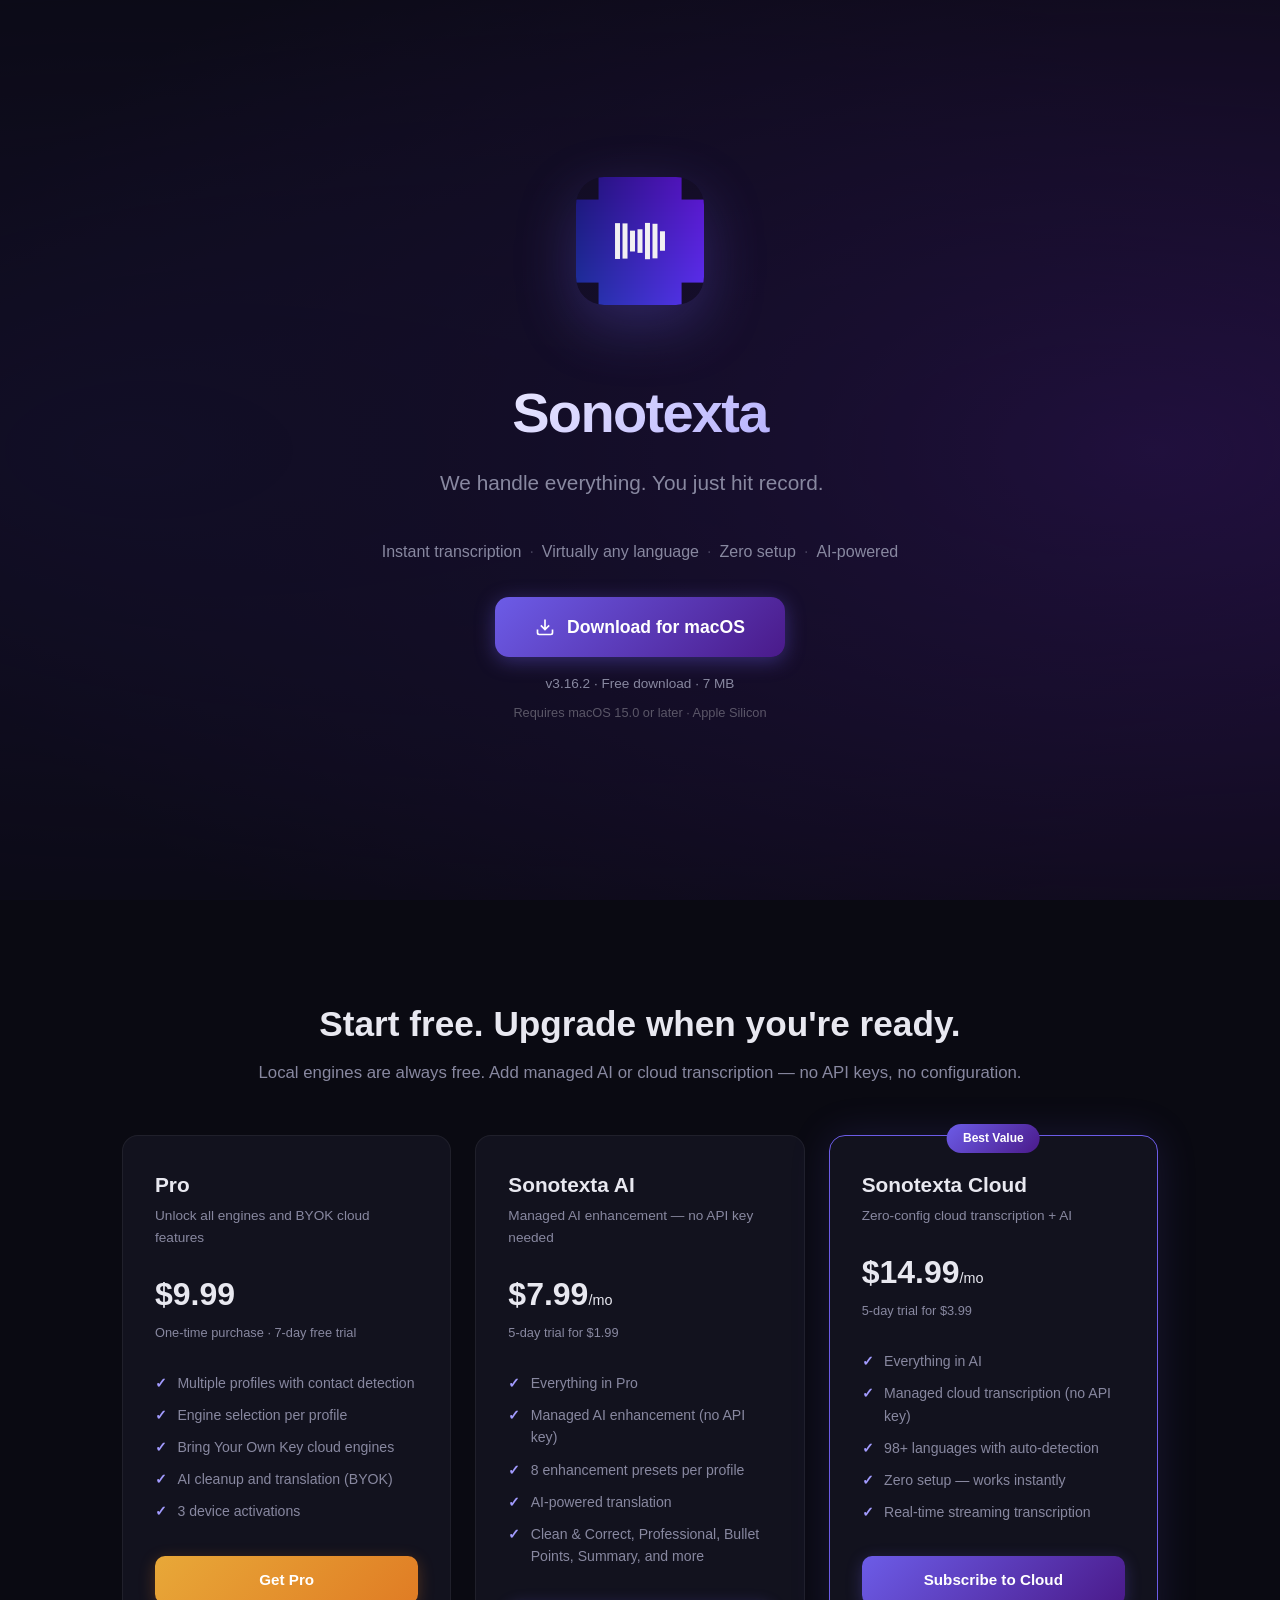
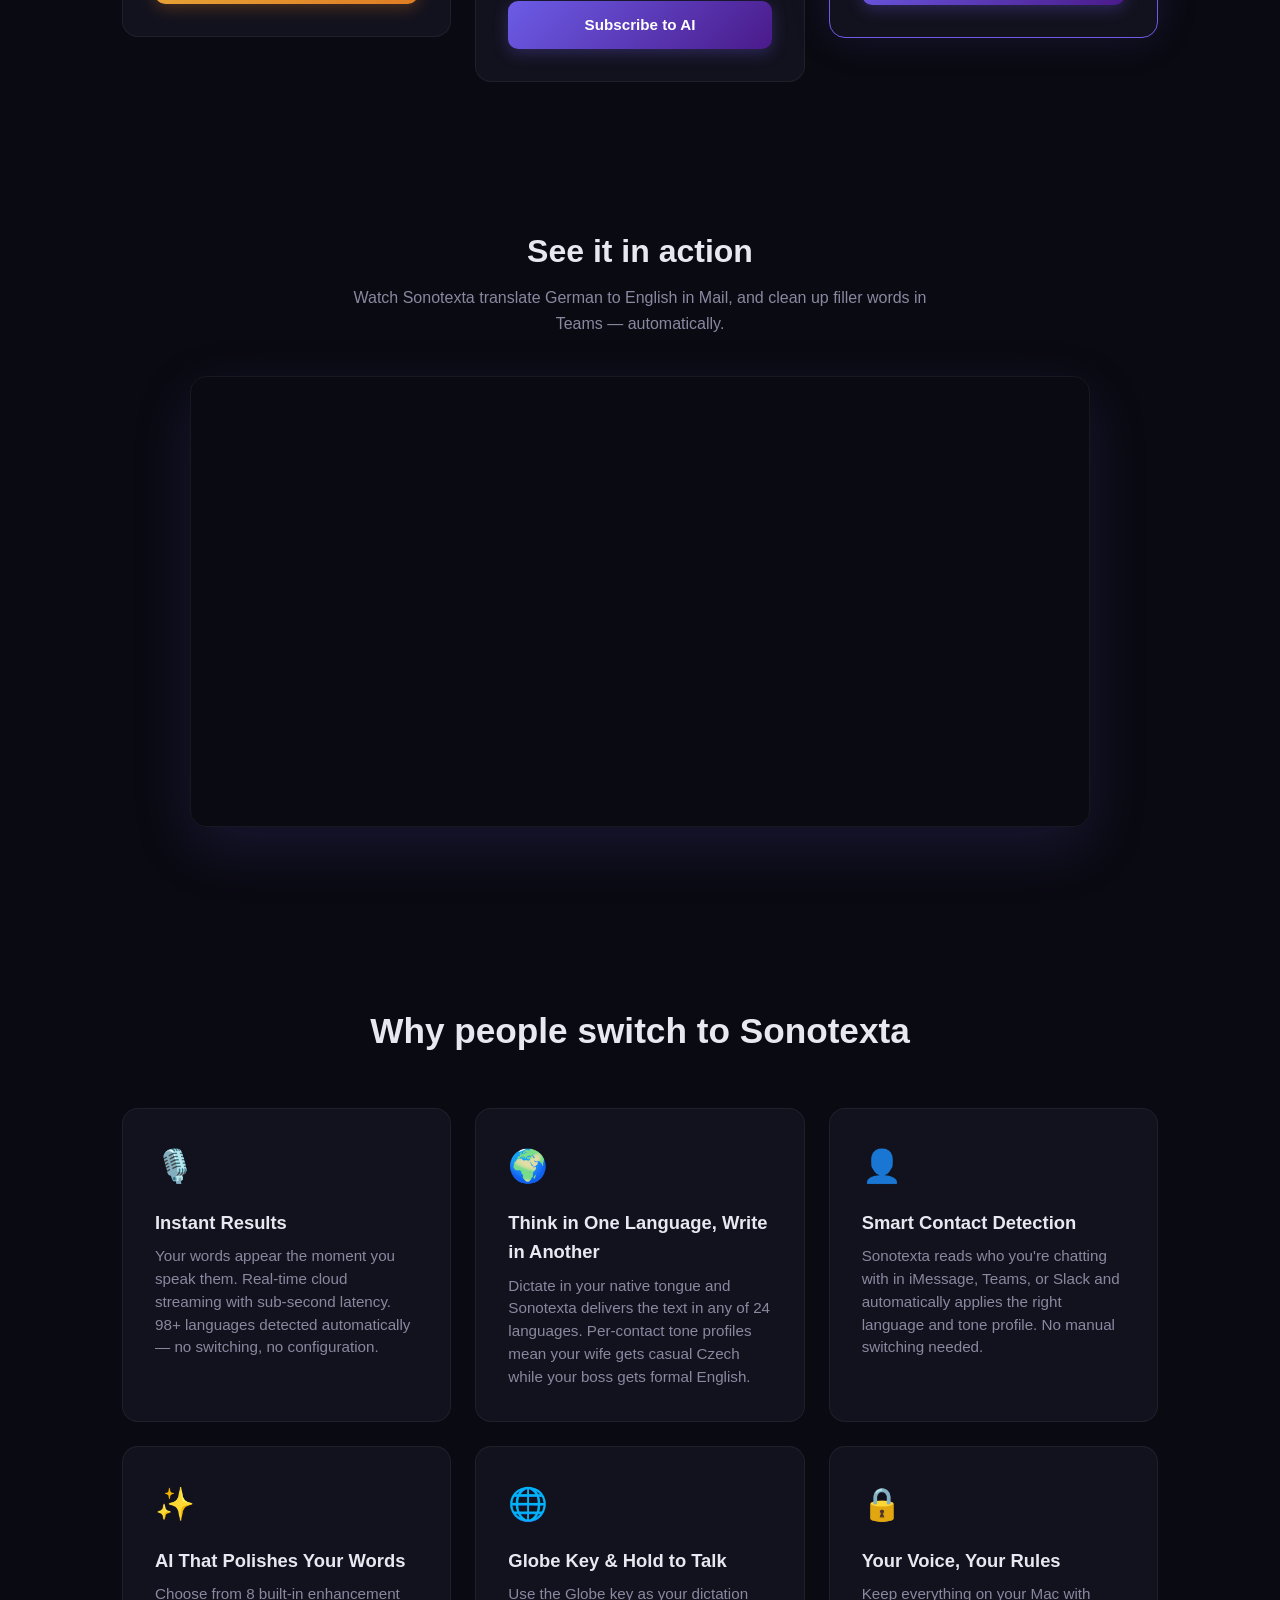
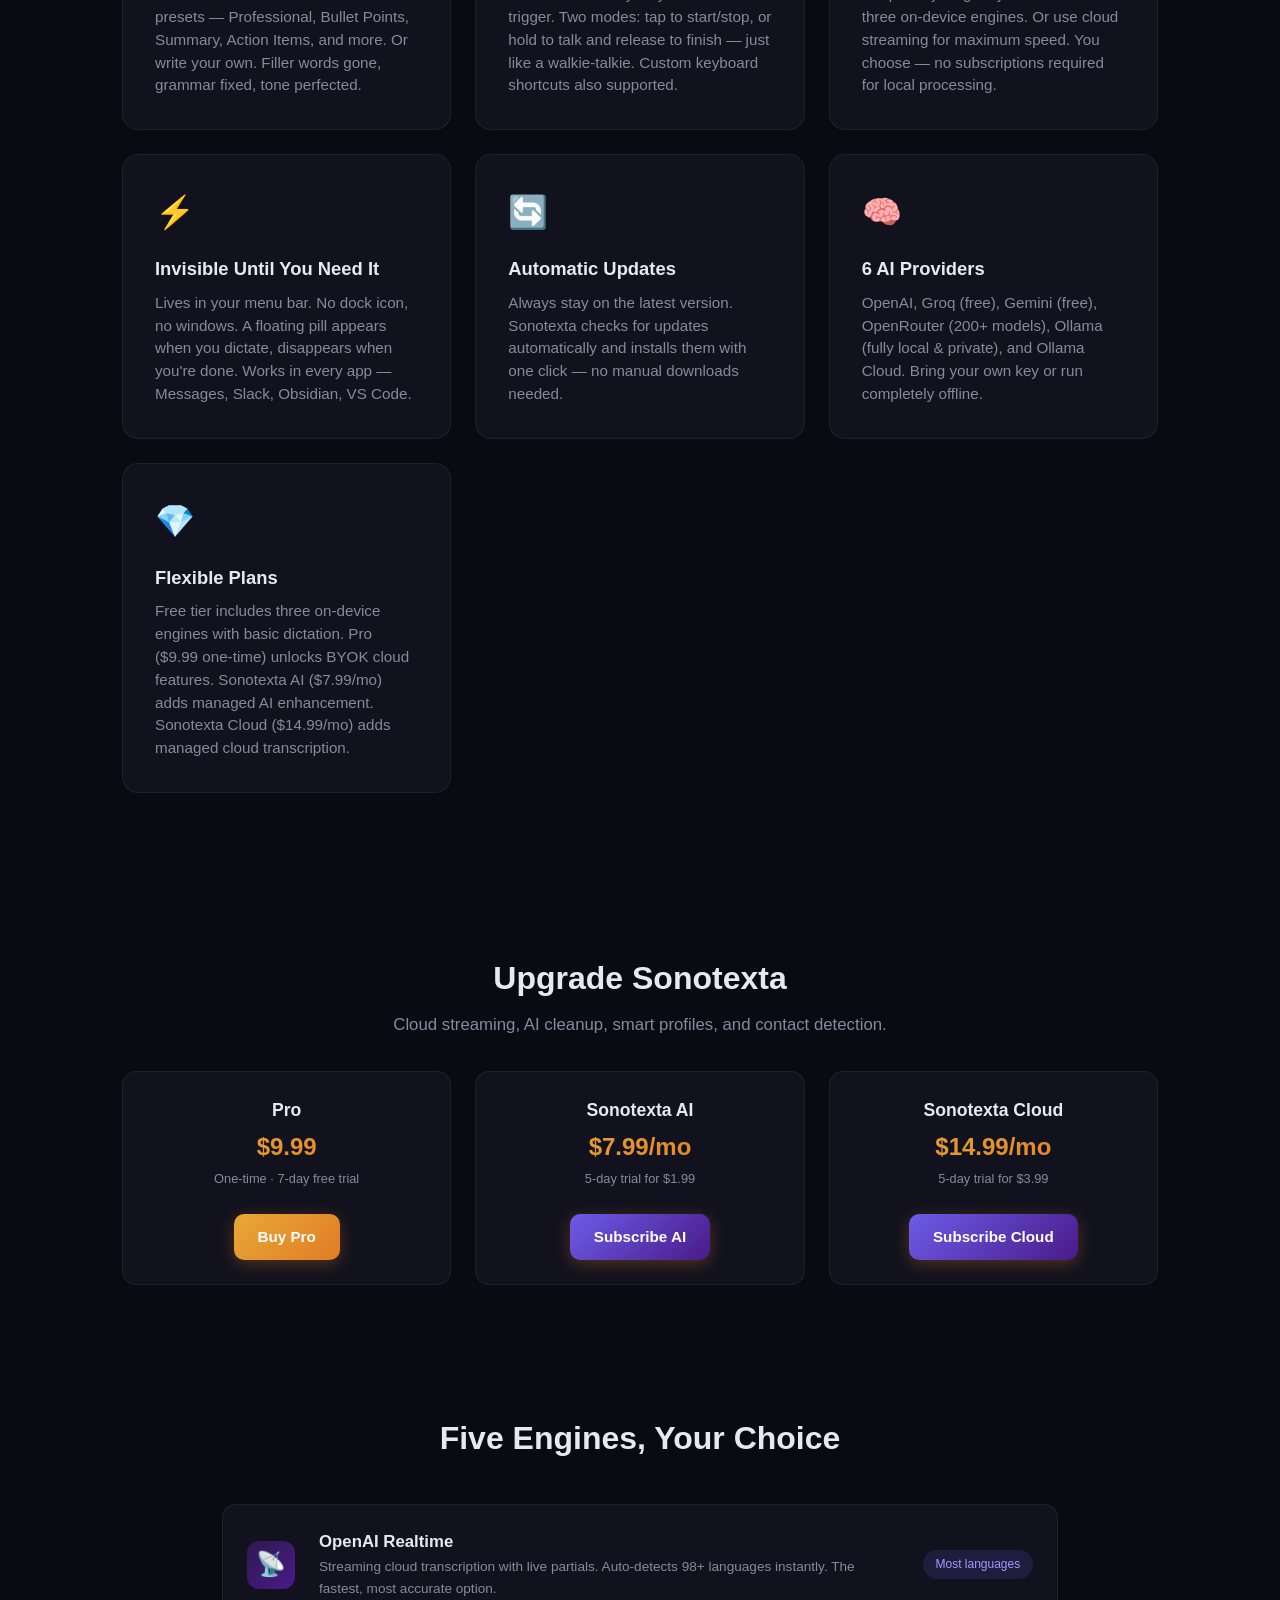
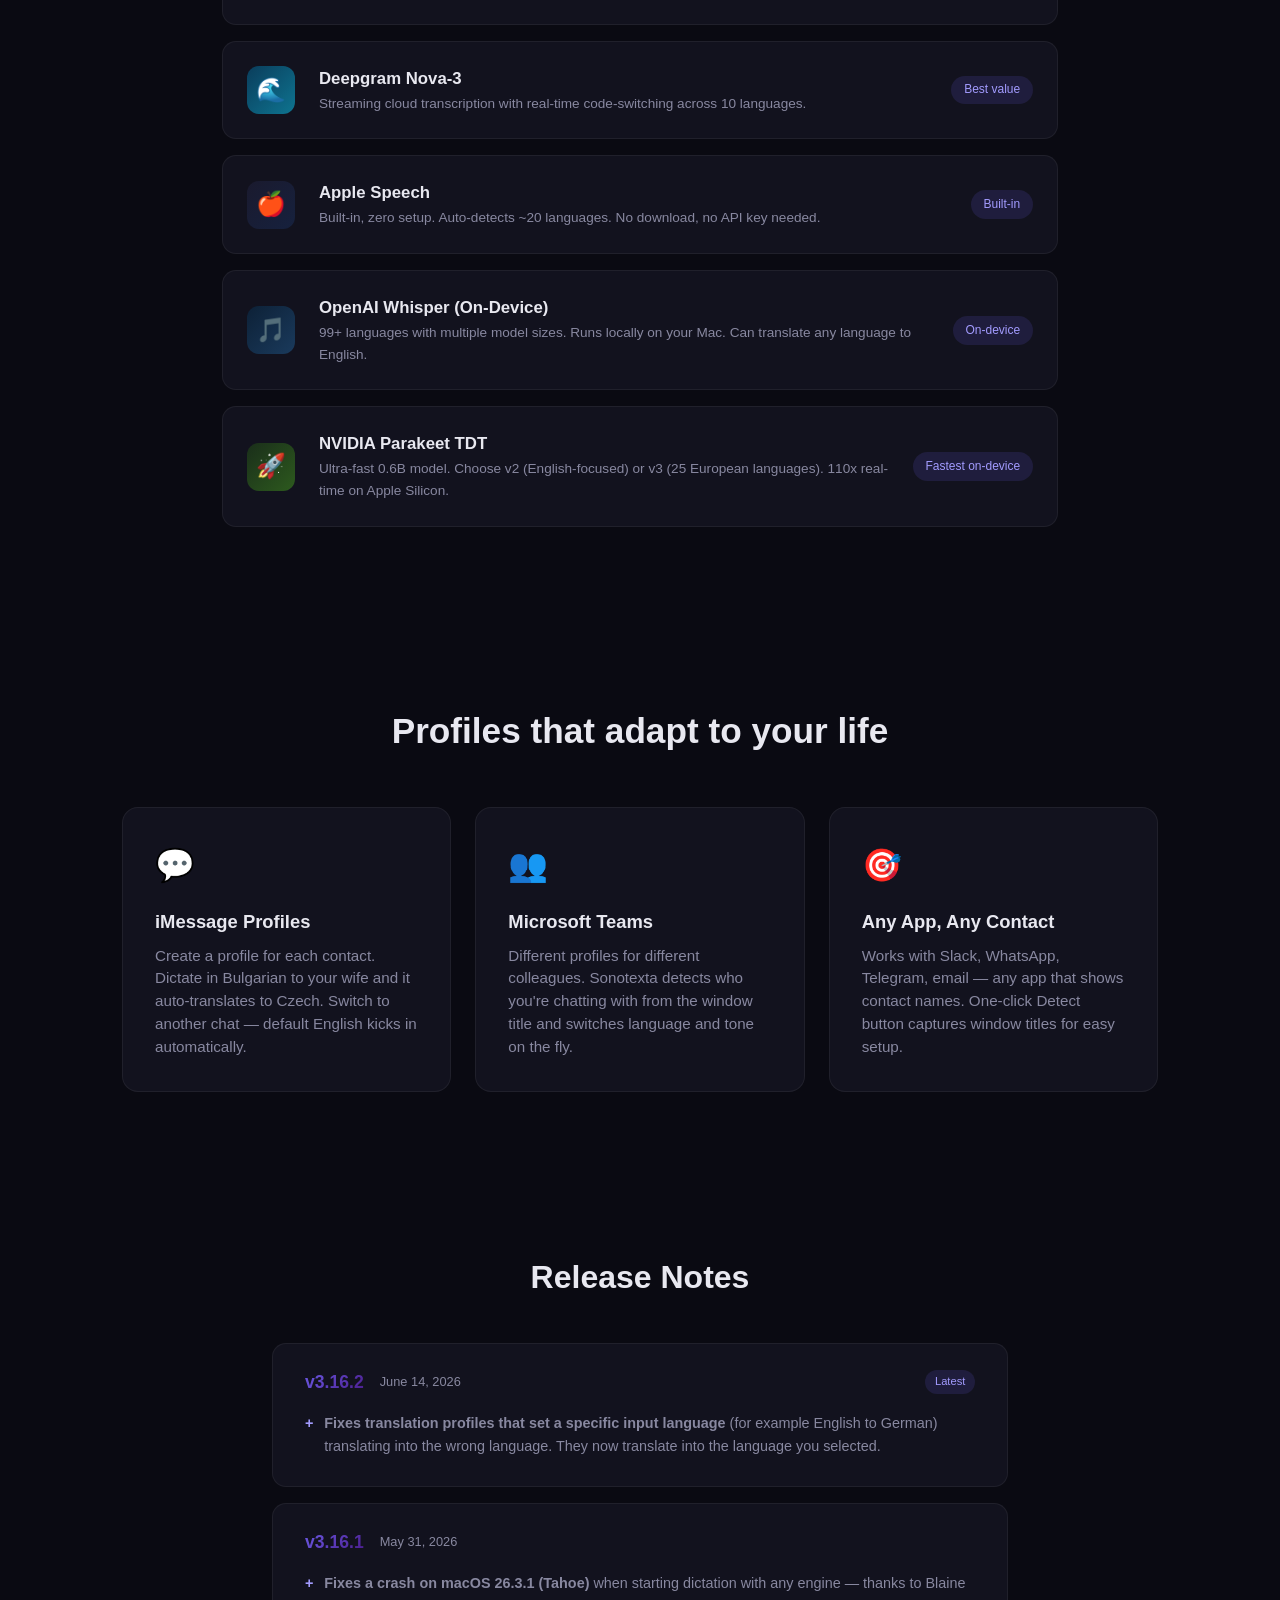
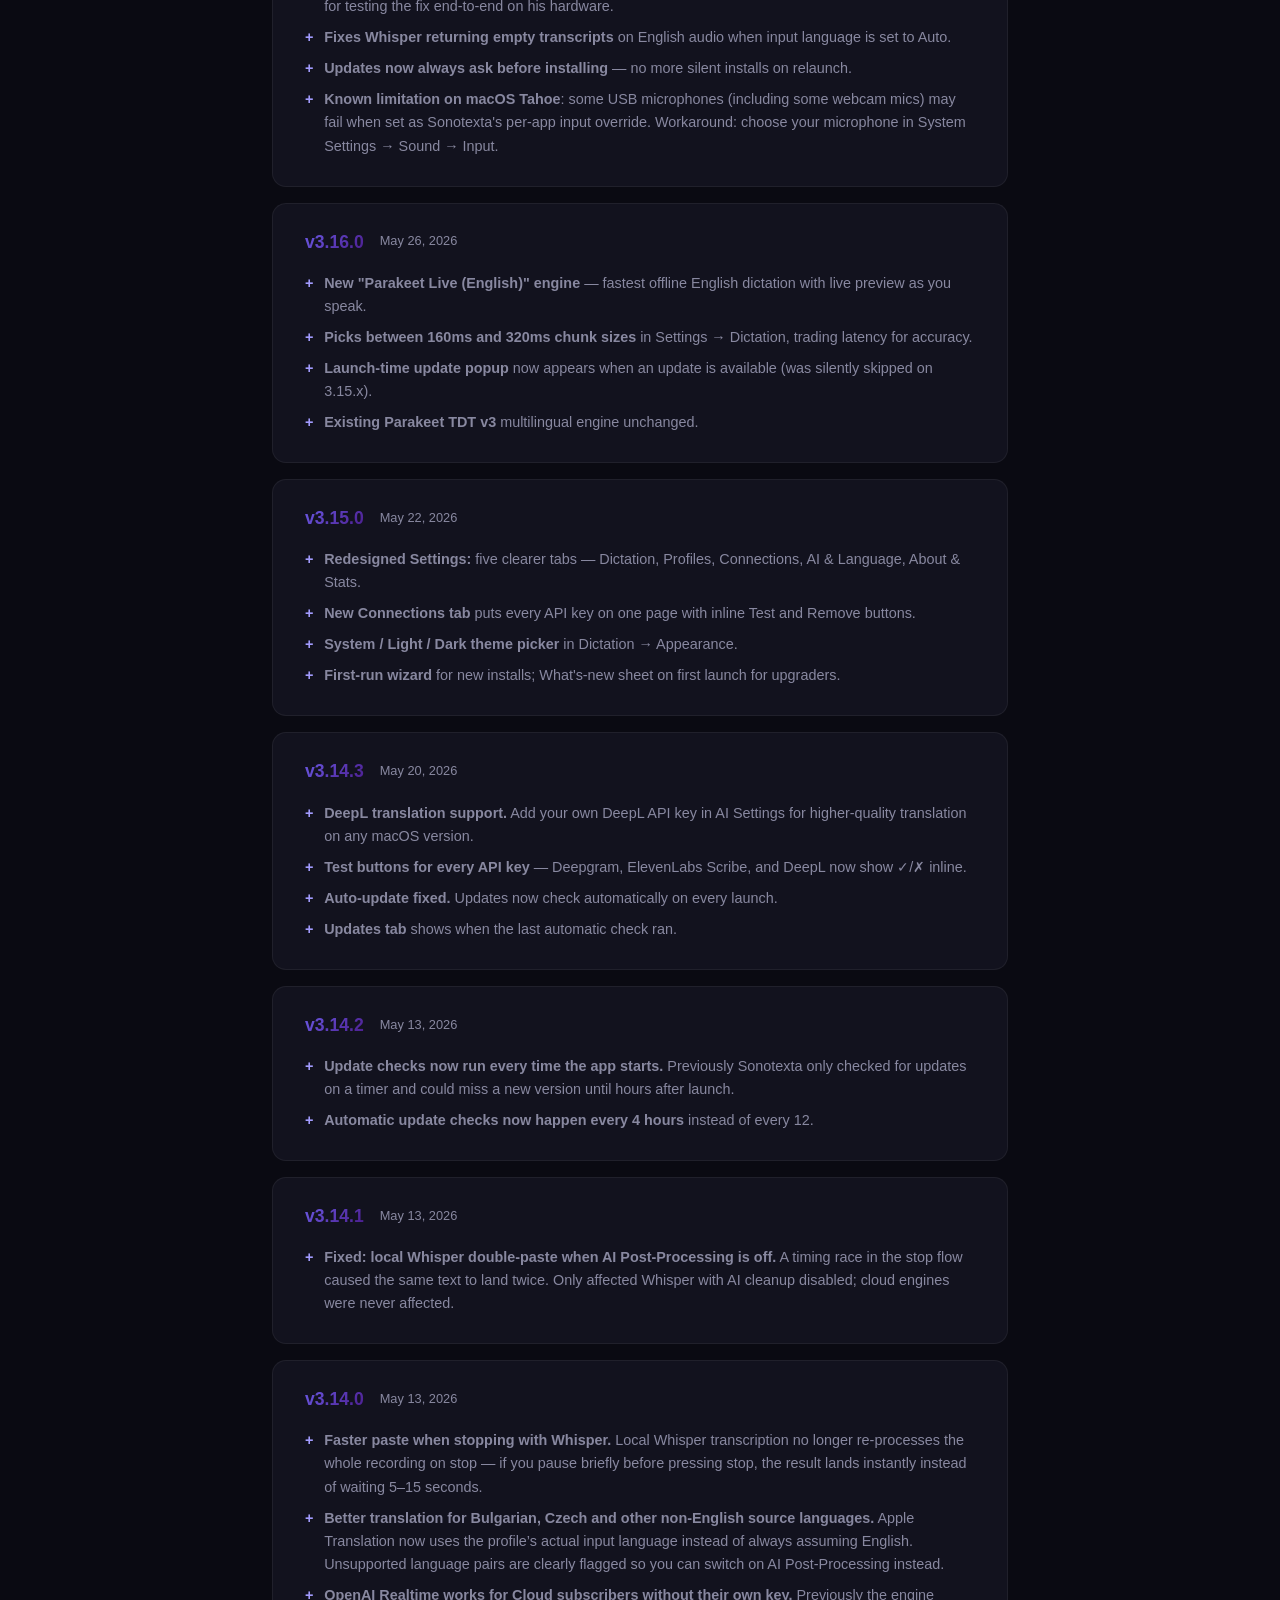
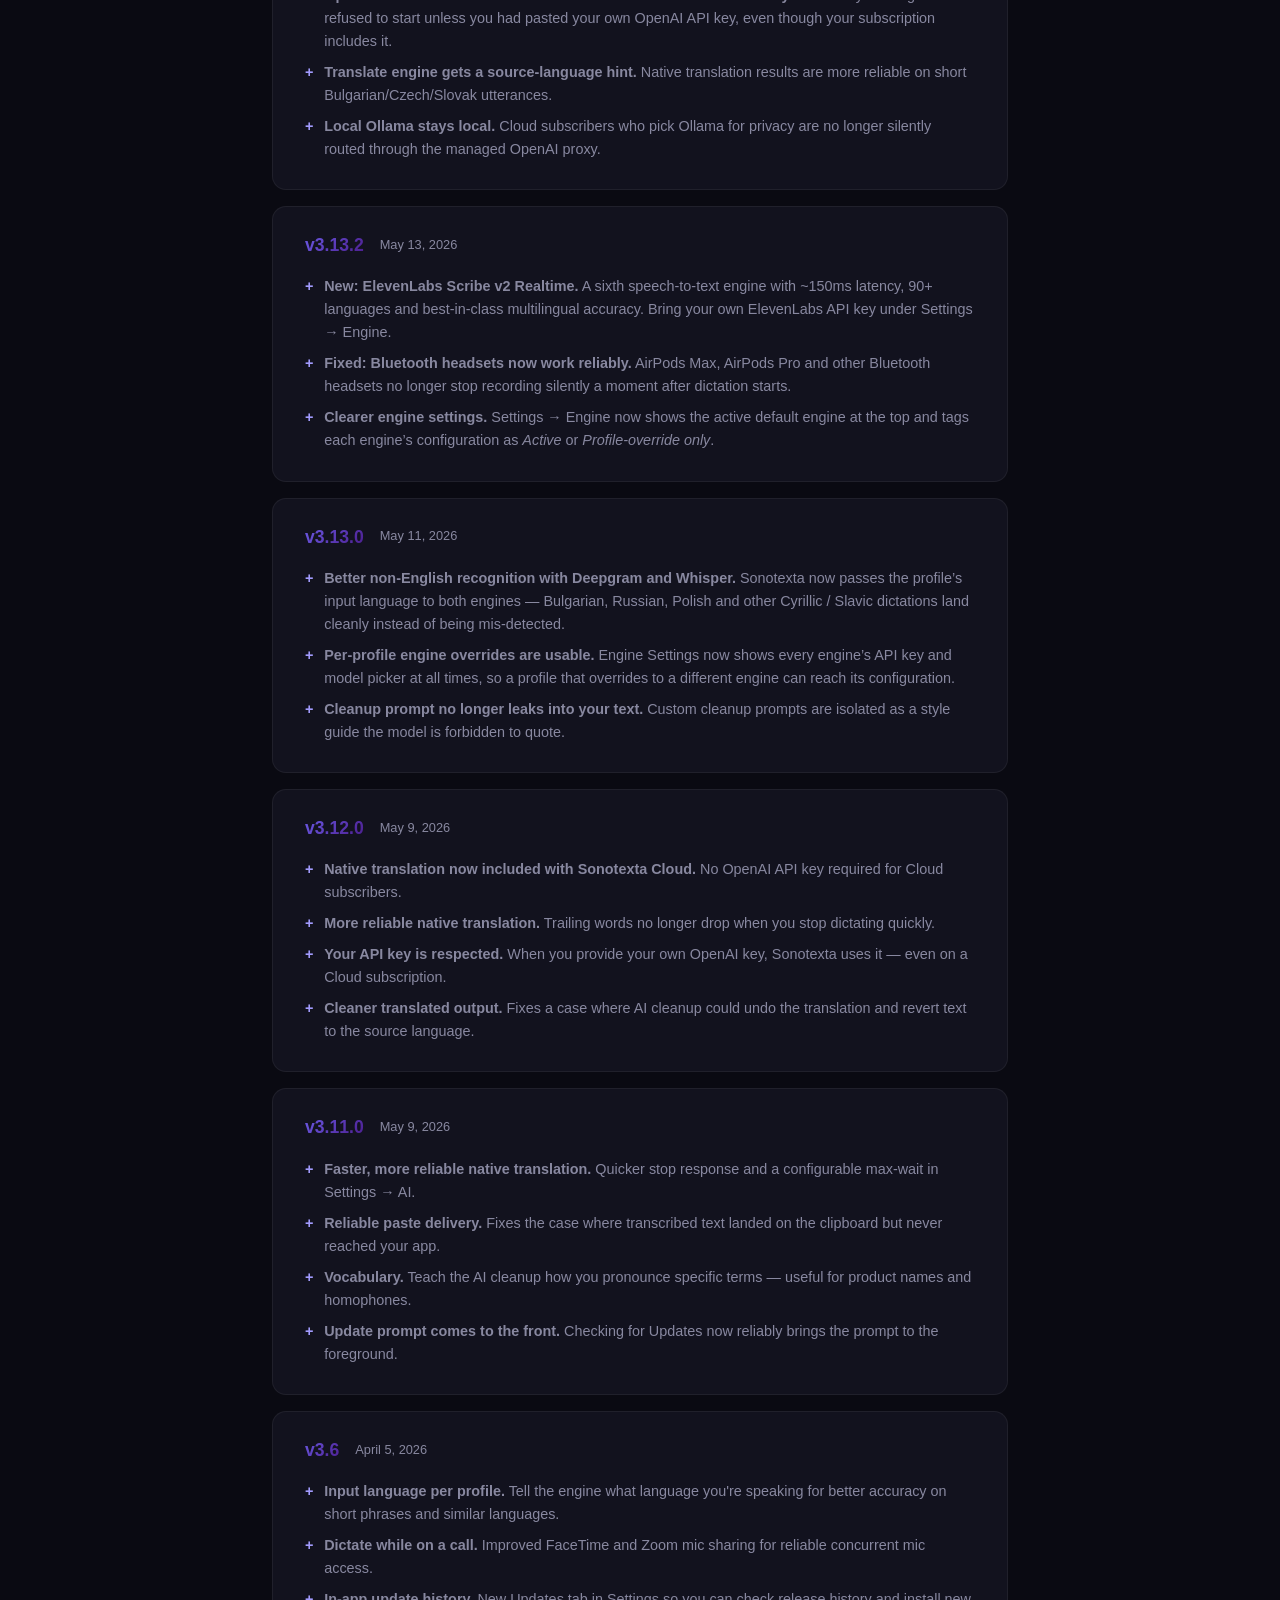
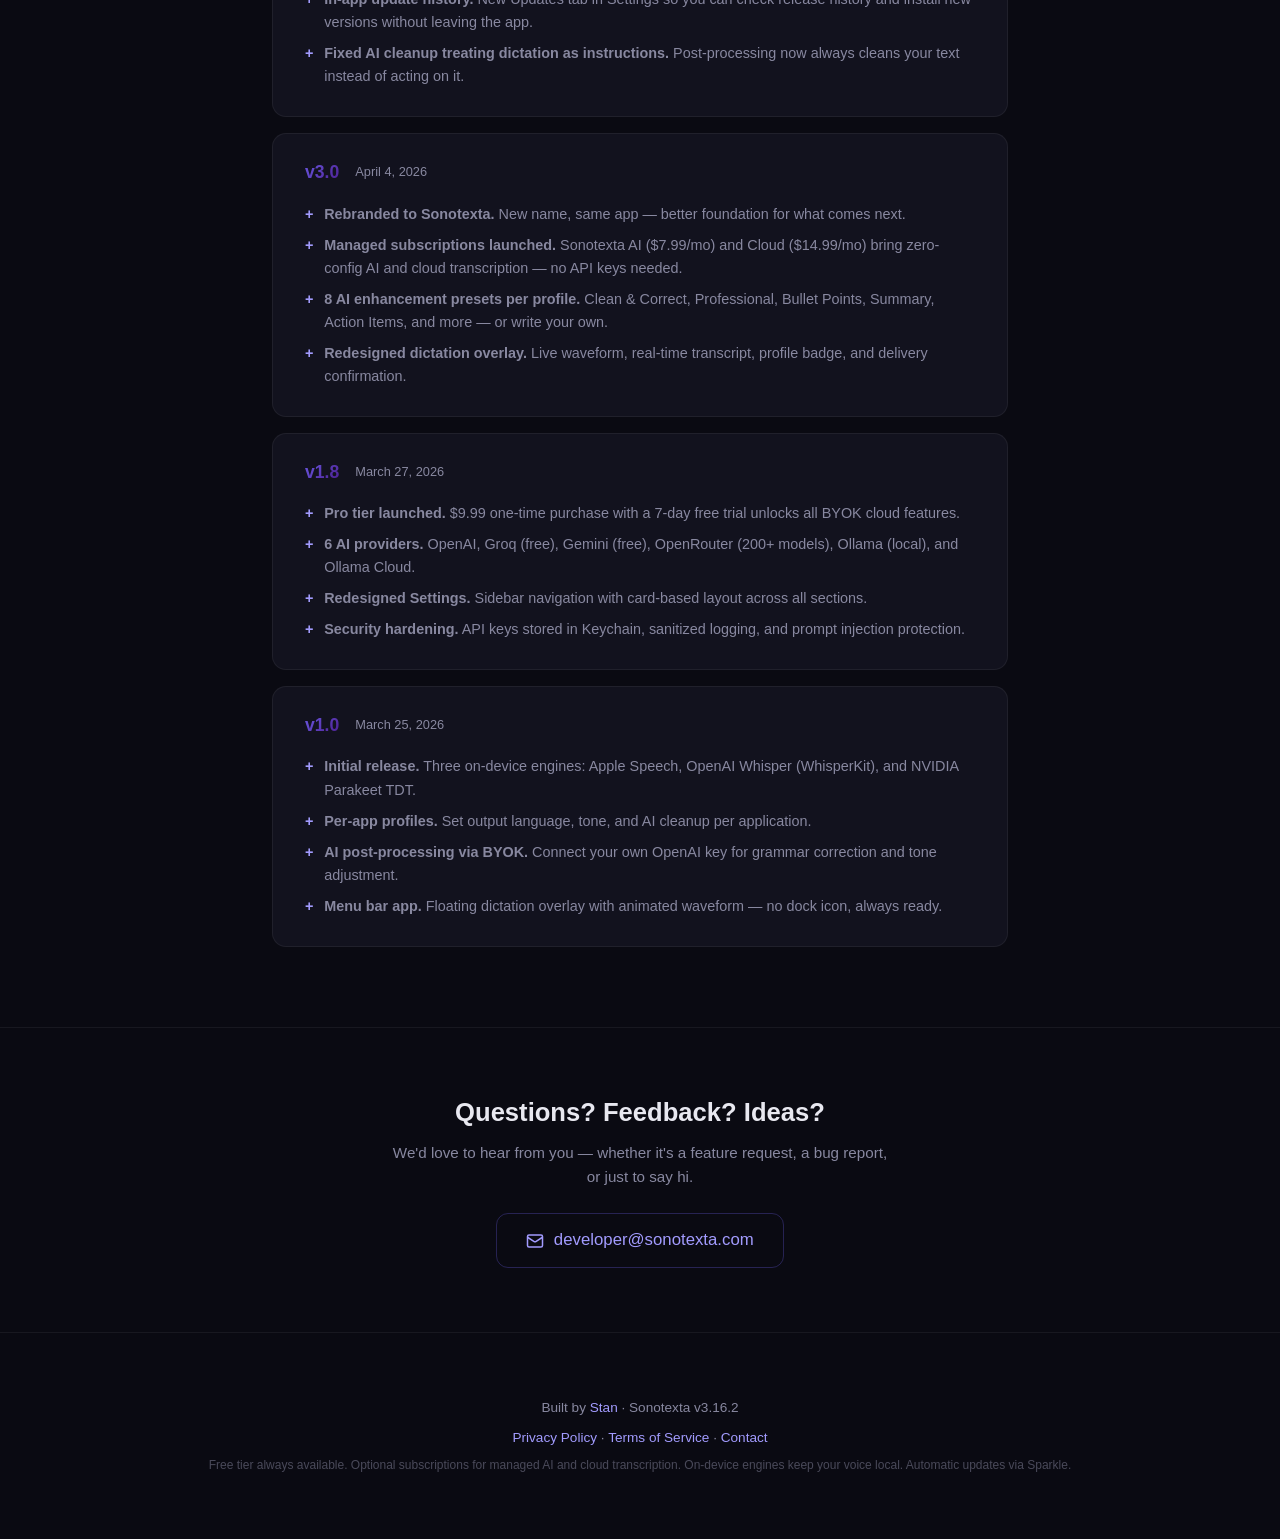
==== index.html @ 1e1606af "Sonotexta v3.16.2 — website update (translate output-language fix)" ====
<!DOCTYPE html>
<html lang="en">
<head>
    <meta charset="UTF-8">
    <meta name="viewport" content="width=device-width, initial-scale=1.0">
    <title>Sonotexta — Voice to Text for macOS | Instant Dictation in 98+ Languages</title>
    <meta name="description" content="Turn your voice into clean, polished text in any app. Sonotexta for macOS handles transcription, translation, and AI cleanup — just hit record. 98+ languages, zero setup.">
    <meta property="og:title" content="Sonotexta — Just Hit Record">
    <meta property="og:description" content="Instant voice-to-text for macOS. 98+ languages, AI cleanup, real-time streaming. Free download.">
    <meta property="og:image" content="icon.png">
    <meta property="og:type" content="website">
    <meta property="og:url" content="https://stanleyswiss.github.io/voiceflow-updates/">
    <meta name="twitter:card" content="summary_large_image">
    <meta name="twitter:title" content="Sonotexta — Just Hit Record">
    <meta name="twitter:description" content="Instant voice-to-text for macOS. 98+ languages, AI cleanup, real-time streaming.">
    <meta name="keywords" content="dictation, macOS, voice to text, speech recognition, transcription, multilingual, AI, OpenAI, Whisper, real-time, Apple Silicon">
    <link rel="canonical" href="https://stanleyswiss.github.io/voiceflow-updates/">
    <link rel="icon" type="image/png" href="icon-small.png">
    <style>
        :root {
            --bg: #0a0a12;
            --surface: #12121e;
            --border: rgba(255,255,255,0.06);
            --text: #e8e8f0;
            --text-secondary: #8888a0;
            --accent: #6c5ce7;
            --accent-light: #a29bfe;
            --gradient-start: #1e1545;
            --gradient-end: #4a1a8a;
        }

        * { margin: 0; padding: 0; box-sizing: border-box; }

        body {
            font-family: -apple-system, BlinkMacSystemFont, 'SF Pro Display', 'Segoe UI', sans-serif;
            background: var(--bg);
            color: var(--text);
            line-height: 1.6;
            overflow-x: hidden;
        }

        /* Hero */
        .hero {
            min-height: 100vh;
            display: flex;
            flex-direction: column;
            align-items: center;
            justify-content: center;
            text-align: center;
            padding: 2rem;
            position: relative;
            overflow: hidden;
        }

        .hero::before {
            content: '';
            position: absolute;
            top: -50%;
            left: -50%;
            width: 200%;
            height: 200%;
            background: radial-gradient(ellipse at 30% 50%, var(--gradient-start) 0%, transparent 50%),
                        radial-gradient(ellipse at 70% 50%, var(--gradient-end) 0%, transparent 50%);
            opacity: 0.4;
            animation: drift 20s ease-in-out 1 alternate;
        }

        @keyframes drift {
            0% { transform: translate(0, 0) rotate(0deg); }
            100% { transform: translate(-5%, 3%) rotate(3deg); }
        }

        .hero-content {
            position: relative;
            z-index: 1;
            max-width: 700px;
        }

        .app-icon {
            width: 128px;
            height: 128px;
            border-radius: 28px;
            margin-bottom: 2rem;
            box-shadow: 0 20px 60px rgba(108, 92, 231, 0.3);
            animation: float 3s ease-in-out 1;
        }

        @keyframes float {
            0%, 100% { transform: translateY(0); }
            50% { transform: translateY(-10px); }
        }

        h1 {
            font-size: 3.5rem;
            font-weight: 700;
            letter-spacing: -0.03em;
            margin-bottom: 0.5rem;
            background: linear-gradient(135deg, #fff 0%, var(--accent-light) 100%);
            -webkit-background-clip: text;
            -webkit-text-fill-color: transparent;
        }

        .tagline {
            font-size: 1.3rem;
            color: var(--text-secondary);
            margin-bottom: 2.5rem;
            max-width: 500px;
        }

        .download-btn {
            display: inline-flex;
            align-items: center;
            gap: 0.75rem;
            background: linear-gradient(135deg, var(--accent), var(--gradient-end));
            color: white;
            text-decoration: none;
            padding: 1rem 2.5rem;
            border-radius: 14px;
            font-size: 1.1rem;
            font-weight: 600;
            transition: all 0.3s ease;
            box-shadow: 0 4px 20px rgba(108, 92, 231, 0.4);
        }

        .download-btn:hover {
            transform: translateY(-2px);
            box-shadow: 0 8px 30px rgba(108, 92, 231, 0.5);
        }

        .buy-btn {
            display: inline-flex;
            align-items: center;
            gap: 0.5rem;
            background: linear-gradient(135deg, #e8a838, #e07c24);
            color: white;
            text-decoration: none;
            padding: 0.7rem 1.5rem;
            border-radius: 10px;
            font-size: 0.95rem;
            font-weight: 600;
            transition: all 0.3s ease;
            box-shadow: 0 4px 16px rgba(224, 124, 36, 0.3);
            border: none;
            cursor: pointer;
            margin-top: 1rem;
        }

        .buy-btn:hover {
            transform: translateY(-2px);
            box-shadow: 0 6px 24px rgba(224, 124, 36, 0.45);
        }

        .download-btn svg {
            width: 20px;
            height: 20px;
        }

        .version-info {
            margin-top: 1rem;
            font-size: 0.85rem;
            color: var(--text-secondary);
        }

        .requirements {
            margin-top: 0.5rem;
            font-size: 0.8rem;
            color: rgba(255,255,255,0.3);
        }

        /* Waveform decoration */
        .waveform-deco {
            display: flex;
            align-items: center;
            gap: 3px;
            margin-bottom: 1.5rem;
            justify-content: center;
        }

        .waveform-deco .bar {
            width: 4px;
            border-radius: 2px;
            background: var(--accent-light);
            opacity: 0.5;
            animation: wave 1.2s ease-in-out 3;
        }

        @keyframes wave {
            0%, 100% { height: 8px; opacity: 0.3; }
            50% { height: var(--h); opacity: 0.7; }
        }

        /* Pricing */
        .pricing {
            padding: 6rem 2rem 4rem;
            max-width: 1100px;
            margin: 0 auto;
        }

        .pricing h2 {
            text-align: center;
            font-size: 2.2rem;
            margin-bottom: 0.5rem;
            font-weight: 600;
        }

        .pricing .pricing-subtitle {
            text-align: center;
            color: var(--text-secondary);
            font-size: 1.05rem;
            margin-bottom: 3rem;
        }

        .pricing-grid {
            display: grid;
            grid-template-columns: repeat(3, 1fr);
            gap: 1.5rem;
            align-items: start;
        }

        .pricing-card {
            background: var(--surface);
            border: 1px solid var(--border);
            border-radius: 16px;
            padding: 2rem;
            position: relative;
            transition: border-color 0.3s;
        }

        .pricing-card:hover {
            border-color: rgba(108, 92, 231, 0.3);
        }

        .pricing-card.featured {
            border-color: var(--accent);
            box-shadow: 0 0 40px rgba(108, 92, 231, 0.15);
        }

        .pricing-badge {
            position: absolute;
            top: -12px;
            left: 50%;
            transform: translateX(-50%);
            background: linear-gradient(135deg, var(--accent), var(--gradient-end));
            color: white;
            font-size: 0.75rem;
            font-weight: 600;
            padding: 0.3rem 1rem;
            border-radius: 20px;
            white-space: nowrap;
        }

        .pricing-card h3 {
            font-size: 1.3rem;
            font-weight: 700;
            margin-bottom: 0.25rem;
        }

        .pricing-card .pricing-desc {
            font-size: 0.85rem;
            color: var(--text-secondary);
            margin-bottom: 1.25rem;
        }

        .pricing-card .pricing-price {
            font-size: 2rem;
            font-weight: 700;
            margin-bottom: 0.15rem;
        }

        .pricing-card .pricing-price-note {
            font-size: 0.8rem;
            color: var(--text-secondary);
            margin-bottom: 1.5rem;
        }

        .pricing-card .pricing-features {
            list-style: none;
            padding: 0;
            margin-bottom: 1.75rem;
        }

        .pricing-card .pricing-features li {
            font-size: 0.88rem;
            color: var(--text-secondary);
            padding: 0.3rem 0;
            padding-left: 1.4rem;
            position: relative;
        }

        .pricing-card .pricing-features li::before {
            content: '\2713';
            position: absolute;
            left: 0;
            color: var(--accent-light);
            font-weight: 700;
        }

        .pricing-card .pricing-cta {
            display: block;
            text-align: center;
            padding: 0.75rem 1.5rem;
            border-radius: 10px;
            font-size: 0.95rem;
            font-weight: 600;
            text-decoration: none;
            transition: all 0.3s ease;
            cursor: pointer;
            border: none;
            width: 100%;
        }

        .pricing-cta-primary {
            background: linear-gradient(135deg, var(--accent), var(--gradient-end));
            color: white;
            box-shadow: 0 4px 16px rgba(108, 92, 231, 0.3);
        }

        .pricing-cta-primary:hover {
            transform: translateY(-2px);
            box-shadow: 0 6px 24px rgba(108, 92, 231, 0.45);
        }

        .pricing-cta-secondary {
            background: linear-gradient(135deg, #e8a838, #e07c24);
            color: white;
            box-shadow: 0 4px 16px rgba(224, 124, 36, 0.3);
        }

        .pricing-cta-secondary:hover {
            transform: translateY(-2px);
            box-shadow: 0 6px 24px rgba(224, 124, 36, 0.45);
        }

        /* Features */
        .features {
            padding: 6rem 2rem;
            max-width: 1100px;
            margin: 0 auto;
        }

        .features h2 {
            text-align: center;
            font-size: 2.2rem;
            margin-bottom: 3rem;
            font-weight: 600;
        }

        .feature-grid {
            display: grid;
            grid-template-columns: repeat(auto-fit, minmax(300px, 1fr));
            gap: 1.5rem;
        }

        .feature-card {
            background: var(--surface);
            border: 1px solid var(--border);
            border-radius: 16px;
            padding: 2rem;
            transition: border-color 0.3s;
        }

        .feature-card:hover {
            border-color: rgba(108, 92, 231, 0.3);
        }

        .feature-icon {
            font-size: 2rem;
            margin-bottom: 1rem;
        }

        .feature-card h3 {
            font-size: 1.15rem;
            margin-bottom: 0.5rem;
            font-weight: 600;
        }

        .feature-card p {
            color: var(--text-secondary);
            font-size: 0.95rem;
            line-height: 1.5;
        }

        /* Engines section */
        .engines {
            padding: 4rem 2rem;
            max-width: 900px;
            margin: 0 auto;
        }

        .engines h2 {
            text-align: center;
            font-size: 2rem;
            margin-bottom: 2.5rem;
        }

        .engine-row {
            display: flex;
            align-items: center;
            gap: 1.5rem;
            padding: 1.5rem;
            background: var(--surface);
            border: 1px solid var(--border);
            border-radius: 14px;
            margin-bottom: 1rem;
        }

        .engine-badge {
            width: 48px;
            height: 48px;
            border-radius: 12px;
            display: flex;
            align-items: center;
            justify-content: center;
            font-size: 1.5rem;
            flex-shrink: 0;
        }

        .engine-info h3 { font-size: 1.05rem; font-weight: 600; }
        .engine-info p { font-size: 0.85rem; color: var(--text-secondary); }

        .engine-tag {
            margin-left: auto;
            font-size: 0.75rem;
            padding: 0.3rem 0.8rem;
            border-radius: 20px;
            background: rgba(108, 92, 231, 0.15);
            color: var(--accent-light);
            white-space: nowrap;
        }

        /* Pro CTA - Plans Section */
        .plans-cta {
            text-align: center;
            padding: 4rem 2rem;
            max-width: 1100px;
            margin: 0 auto;
        }

        .plans-cta h2 {
            font-size: 2rem;
            margin-bottom: 0.5rem;
        }

        .plans-cta > p {
            color: var(--text-secondary);
            margin-bottom: 2rem;
            font-size: 1.05rem;
        }

        .plans-cta-grid {
            display: grid;
            grid-template-columns: repeat(3, 1fr);
            gap: 1.5rem;
            text-align: left;
        }

        .plans-cta-card {
            background: var(--surface);
            border: 1px solid var(--border);
            border-radius: 14px;
            padding: 1.5rem;
            text-align: center;
        }

        .plans-cta-card h3 {
            font-size: 1.1rem;
            font-weight: 700;
            margin-bottom: 0.25rem;
        }

        .plans-cta-card .cta-price {
            font-size: 1.5rem;
            font-weight: 700;
            background: linear-gradient(135deg, #e8a838, #e07c24);
            -webkit-background-clip: text;
            -webkit-text-fill-color: transparent;
            margin-bottom: 0.15rem;
        }

        .plans-cta-card .cta-price-note {
            font-size: 0.8rem;
            color: var(--text-secondary);
            margin-bottom: 1rem;
        }

        /* Footer */
        footer {
            text-align: center;
            padding: 4rem 2rem;
            color: var(--text-secondary);
            font-size: 0.85rem;
            border-top: 1px solid var(--border);
        }

        footer a {
            color: var(--accent-light);
            text-decoration: none;
        }

        /* Release Notes */
        .release-notes {
            padding: 4rem 2rem;
            max-width: 800px;
            margin: 0 auto;
        }

        .release-notes h2 {
            text-align: center;
            font-size: 2rem;
            margin-bottom: 2.5rem;
        }

        .release {
            background: var(--surface);
            border: 1px solid var(--border);
            border-radius: 14px;
            padding: 1.5rem 2rem;
            margin-bottom: 1rem;
        }

        .release-header {
            display: flex;
            align-items: center;
            gap: 1rem;
            margin-bottom: 0.75rem;
        }

        .release-version {
            font-size: 1.1rem;
            font-weight: 700;
            background: linear-gradient(135deg, var(--accent), var(--gradient-end));
            -webkit-background-clip: text;
            -webkit-text-fill-color: transparent;
        }

        .release-date {
            font-size: 0.8rem;
            color: var(--text-secondary);
        }

        .release-tag {
            font-size: 0.7rem;
            padding: 0.2rem 0.6rem;
            border-radius: 12px;
            background: rgba(108, 92, 231, 0.15);
            color: var(--accent-light);
            margin-left: auto;
        }

        .release ul {
            list-style: none;
            padding: 0;
        }

        .release li {
            font-size: 0.9rem;
            color: var(--text-secondary);
            padding: 0.25rem 0;
            padding-left: 1.2rem;
            position: relative;
        }

        .release li::before {
            content: '+';
            position: absolute;
            left: 0;
            color: var(--accent-light);
            font-weight: 600;
        }

        /* Responsive */
        @media (max-width: 640px) {
            h1 { font-size: 2.4rem; }
            .tagline { font-size: 1.1rem; }
            .feature-grid { grid-template-columns: 1fr; }
            .engine-row { flex-direction: column; text-align: center; }
            .engine-tag { margin-left: 0; }
            .pricing-grid { grid-template-columns: 1fr; }
            .plans-cta-grid { grid-template-columns: 1fr; }
        }

        @media (min-width: 641px) and (max-width: 900px) {
            .pricing-grid { grid-template-columns: 1fr; max-width: 420px; margin: 0 auto; }
            .plans-cta-grid { grid-template-columns: 1fr; max-width: 420px; margin: 0 auto; }
        }
        .hero-bullets {
            display: flex;
            align-items: center;
            gap: 0.5rem;
            justify-content: center;
            margin-bottom: 2rem;
            flex-wrap: wrap;
        }
        .hero-bullets span {
            font-size: 1rem;
            color: var(--text-secondary);
        }
        .bullet-sep {
            opacity: 0.4;
        }

        /* Promo Banner */
        .promo-banner {
            margin-top: 1.5rem;
            margin-bottom: 1.5rem;
            text-align: center;
        }
        .promo-inner {
            display: inline-flex;
            align-items: center;
            gap: 1rem;
            background: linear-gradient(135deg, rgba(108,92,231,0.12), rgba(74,26,138,0.12));
            border: 1px solid rgba(108,92,231,0.25);
            border-radius: 14px;
            padding: 1rem 2rem;
        }
        .promo-fire { font-size: 1.4rem; }
        .promo-text {
            font-size: 0.95rem;
            color: var(--text);
        }
        .promo-code {
            background: rgba(108,92,231,0.2);
            color: var(--accent-light);
            padding: 0.15rem 0.5rem;
            border-radius: 6px;
            font-family: 'SF Mono', monospace;
            font-size: 0.9rem;
            letter-spacing: 1px;
        }
        .promo-counter {
            font-size: 0.85rem;
            color: var(--accent-light);
            font-weight: 600;
            white-space: nowrap;
        }
        #promo-remaining {
            font-size: 1.3rem;
            font-weight: 800;
        }
        .promo-expired {
            display: none !important;
        }

        /* Demo Video */
        .demo-video {
            padding: 5rem 2rem;
            text-align: center;
        }
        .demo-video h2 {
            font-size: 2rem;
            font-weight: 600;
            color: var(--text);
            margin-bottom: 0.5rem;
        }
        .demo-subtitle {
            color: var(--text-secondary);
            font-size: 1rem;
            margin-bottom: 2.5rem;
            max-width: 600px;
            margin-left: auto;
            margin-right: auto;
        }
        .demo-container {
            max-width: 900px;
            margin: 0 auto;
            border-radius: 16px;
            overflow: hidden;
            border: 1px solid var(--border);
            box-shadow: 0 20px 60px rgba(108, 92, 231, 0.15);
        }
        .demo-container video {
            width: 100%;
            display: block;
        }

        /* Contact */
        .contact {
            padding: 4rem 2rem;
            text-align: center;
            border-top: 1px solid var(--border);
        }
        .contact-inner {
            max-width: 500px;
            margin: 0 auto;
        }
        .contact h2 {
            font-size: 1.6rem;
            font-weight: 600;
            margin-bottom: 0.5rem;
        }
        .contact p {
            color: var(--text-secondary);
            font-size: 0.95rem;
            margin-bottom: 1.5rem;
        }
        .contact-btn {
            display: inline-flex;
            align-items: center;
            gap: 0.6rem;
            color: var(--accent-light);
            text-decoration: none;
            font-size: 1.05rem;
            font-weight: 500;
            padding: 0.8rem 1.8rem;
            border: 1px solid rgba(108, 92, 231, 0.3);
            border-radius: 12px;
            transition: all 0.3s ease;
        }
        .contact-btn:hover {
            background: rgba(108, 92, 231, 0.1);
            border-color: var(--accent-light);
        }
    </style>
</head>
<body>

<section class="hero">
    <div class="hero-content">
        <img src="icon.png" alt="Sonotexta" class="app-icon">

        <div class="waveform-deco">
            <div class="bar" style="--h: 16px; animation-delay: 0s;"></div>
            <div class="bar" style="--h: 28px; animation-delay: 0.1s;"></div>
            <div class="bar" style="--h: 22px; animation-delay: 0.2s;"></div>
            <div class="bar" style="--h: 36px; animation-delay: 0.15s;"></div>
            <div class="bar" style="--h: 30px; animation-delay: 0.25s;"></div>
            <div class="bar" style="--h: 20px; animation-delay: 0.05s;"></div>
            <div class="bar" style="--h: 14px; animation-delay: 0.3s;"></div>
        </div>

        <h1>Sonotexta</h1>
        <p class="tagline">We handle everything. You just hit record.</p>
        <div class="hero-bullets">
            <span>Instant transcription</span>
            <span class="bullet-sep">&middot;</span>
            <span>Virtually any language</span>
            <span class="bullet-sep">&middot;</span>
            <span>Zero setup</span>
            <span class="bullet-sep">&middot;</span>
            <span>AI-powered</span>
        </div>

        <div class="promo-banner" id="promo-banner-hero">
            <div class="promo-inner">
                <span class="promo-fire">&#127873;</span>
                <span class="promo-text">
                    <strong>Free Pro license</strong> &mdash; code <code class="promo-code">IZNDG1OA</code>
                </span>
                <span class="promo-counter">
                    <span id="promo-remaining-hero">--</span> of 50 left
                </span>
            </div>
        </div>

        <a href="https://stanleyswiss.github.io/voiceflow-updates/Sonotexta-3.16.2.dmg" class="download-btn">
            <svg viewBox="0 0 24 24" fill="none" stroke="currentColor" stroke-width="2">
                <path d="M21 15v4a2 2 0 01-2 2H5a2 2 0 01-2-2v-4M7 10l5 5 5-5M12 15V3"/>
            </svg>
            Download for macOS
        </a>
        <p class="version-info">v3.16.2 &middot; Free download &middot; 7 MB</p>
        <p class="requirements">Requires macOS 15.0 or later &middot; Apple Silicon</p>
    </div>
</section>

<section class="pricing" id="pricing">
    <h2>Start free. Upgrade when you're ready.</h2>
    <p class="pricing-subtitle">Local engines are always free. Add managed AI or cloud transcription &mdash; no API keys, no configuration.</p>

    <div class="pricing-grid">
        <div class="pricing-card">
            <h3>Pro</h3>
            <p class="pricing-desc">Unlock all engines and BYOK cloud features</p>
            <div class="pricing-price">$9.99</div>
            <div class="pricing-price-note">One-time purchase &middot; 7-day free trial</div>
            <ul class="pricing-features">
                <li>Multiple profiles with contact detection</li>
                <li>Engine selection per profile</li>
                <li>Bring Your Own Key cloud engines</li>
                <li>AI cleanup and translation (BYOK)</li>
                <li>3 device activations</li>
            </ul>
            <a href="https://voiceflowai.lemonsqueezy.com/checkout/buy/1985f923-cd89-4dbe-a67e-12e9a4868287?embed=1" class="lemonsqueezy-button pricing-cta pricing-cta-secondary">Get Pro</a>
        </div>

        <div class="pricing-card">
            <h3>Sonotexta AI</h3>
            <p class="pricing-desc">Managed AI enhancement &mdash; no API key needed</p>
            <div class="pricing-price">$7.99<span style="font-size: 0.9rem; font-weight: 400;">/mo</span></div>
            <div class="pricing-price-note">5-day trial for $1.99</div>
            <ul class="pricing-features">
                <li>Everything in Pro</li>
                <li>Managed AI enhancement (no API key)</li>
                <li>8 enhancement presets per profile</li>
                <li>AI-powered translation</li>
                <li>Clean &amp; Correct, Professional, Bullet Points, Summary, and more</li>
            </ul>
            <a href="https://voiceflowai.lemonsqueezy.com/checkout/buy/bebb8dee-1be4-4934-8f61-cd4c4cc87712?embed=1" class="lemonsqueezy-button pricing-cta pricing-cta-primary">Subscribe to AI</a>
        </div>

        <div class="pricing-card featured">
            <div class="pricing-badge">Best Value</div>
            <h3>Sonotexta Cloud</h3>
            <p class="pricing-desc">Zero-config cloud transcription + AI</p>
            <div class="pricing-price">$14.99<span style="font-size: 0.9rem; font-weight: 400;">/mo</span></div>
            <div class="pricing-price-note">5-day trial for $3.99</div>
            <ul class="pricing-features">
                <li>Everything in AI</li>
                <li>Managed cloud transcription (no API key)</li>
                <li>98+ languages with auto-detection</li>
                <li>Zero setup &mdash; works instantly</li>
                <li>Real-time streaming transcription</li>
            </ul>
            <a href="https://voiceflowai.lemonsqueezy.com/checkout/buy/10a48620-d04f-4d10-9f2f-6beda5f763f9?embed=1" class="lemonsqueezy-button pricing-cta pricing-cta-primary">Subscribe to Cloud</a>
        </div>
    </div>

    <!-- Promo Banner -->
    <div class="promo-banner" id="promo-banner">
        <div class="promo-inner">
            <span class="promo-fire">&#127873;</span>
            <span class="promo-text">
                <strong>Free Pro license</strong> &mdash; use code <code class="promo-code">IZNDG1OA</code> at checkout
            </span>
            <span class="promo-counter">
                <span id="promo-remaining">--</span> of 50 left
            </span>
        </div>
    </div>
</section>

<section class="demo-video">
    <h2>See it in action</h2>
    <p class="demo-subtitle">Watch Sonotexta translate German to English in Mail, and clean up filler words in Teams &mdash; automatically.</p>
    <div class="demo-container">
        <video autoplay loop muted playsinline>
            <source src="SonotextaDemo.mp4" type="video/mp4">
        </video>
    </div>
</section>

<section class="features">
    <h2>Why people switch to Sonotexta</h2>
    <div class="feature-grid">
        <div class="feature-card">
            <div class="feature-icon">🎙️</div>
            <h3>Instant Results</h3>
            <p>Your words appear the moment you speak them. Real-time cloud streaming with sub-second latency. 98+ languages detected automatically &mdash; no switching, no configuration.</p>
        </div>
        <div class="feature-card">
            <div class="feature-icon">🌍</div>
            <h3>Think in One Language, Write in Another</h3>
            <p>Dictate in your native tongue and Sonotexta delivers the text in any of 24 languages. Per-contact tone profiles mean your wife gets casual Czech while your boss gets formal English.</p>
        </div>
        <div class="feature-card">
            <div class="feature-icon">👤</div>
            <h3>Smart Contact Detection</h3>
            <p>Sonotexta reads who you're chatting with in iMessage, Teams, or Slack and automatically applies the right language and tone profile. No manual switching needed.</p>
        </div>
        <div class="feature-card">
            <div class="feature-icon">✨</div>
            <h3>AI That Polishes Your Words</h3>
            <p>Choose from 8 built-in enhancement presets &mdash; Professional, Bullet Points, Summary, Action Items, and more. Or write your own. Filler words gone, grammar fixed, tone perfected.</p>
        </div>
        <div class="feature-card">
            <div class="feature-icon">🌐</div>
            <h3>Globe Key &amp; Hold to Talk</h3>
            <p>Use the Globe key as your dictation trigger. Two modes: tap to start/stop, or hold to talk and release to finish &mdash; just like a walkie-talkie. Custom keyboard shortcuts also supported.</p>
        </div>
        <div class="feature-card">
            <div class="feature-icon">🔒</div>
            <h3>Your Voice, Your Rules</h3>
            <p>Keep everything on your Mac with three on-device engines. Or use cloud streaming for maximum speed. You choose &mdash; no subscriptions required for local processing.</p>
        </div>
        <div class="feature-card">
            <div class="feature-icon">⚡</div>
            <h3>Invisible Until You Need It</h3>
            <p>Lives in your menu bar. No dock icon, no windows. A floating pill appears when you dictate, disappears when you're done. Works in every app &mdash; Messages, Slack, Obsidian, VS Code.</p>
        </div>
        <div class="feature-card">
            <div class="feature-icon">🔄</div>
            <h3>Automatic Updates</h3>
            <p>Always stay on the latest version. Sonotexta checks for updates automatically and installs them with one click &mdash; no manual downloads needed.</p>
        </div>
        <div class="feature-card">
            <div class="feature-icon">🧠</div>
            <h3>6 AI Providers</h3>
            <p>OpenAI, Groq (free), Gemini (free), OpenRouter (200+ models), Ollama (fully local &amp; private), and Ollama Cloud. Bring your own key or run completely offline.</p>
        </div>
        <div class="feature-card">
            <div class="feature-icon">💎</div>
            <h3>Flexible Plans</h3>
            <p>Free tier includes three on-device engines with basic dictation. Pro ($9.99 one-time) unlocks BYOK cloud features. Sonotexta AI ($7.99/mo) adds managed AI enhancement. Sonotexta Cloud ($14.99/mo) adds managed cloud transcription.</p>
        </div>
    </div>
</section>

<section class="plans-cta">
    <h2>Upgrade Sonotexta</h2>
    <p>Cloud streaming, AI cleanup, smart profiles, and contact detection.</p>

    <div class="plans-cta-grid">
        <div class="plans-cta-card">
            <h3>Pro</h3>
            <div class="cta-price">$9.99</div>
            <div class="cta-price-note">One-time &middot; 7-day free trial</div>
            <a href="https://voiceflowai.lemonsqueezy.com/checkout/buy/1985f923-cd89-4dbe-a67e-12e9a4868287?embed=1" class="lemonsqueezy-button buy-btn" style="margin-top: 0.5rem; font-size: 0.95rem;">Buy Pro</a>
        </div>
        <div class="plans-cta-card">
            <h3>Sonotexta AI</h3>
            <div class="cta-price">$7.99/mo</div>
            <div class="cta-price-note">5-day trial for $1.99</div>
            <a href="https://voiceflowai.lemonsqueezy.com/checkout/buy/bebb8dee-1be4-4934-8f61-cd4c4cc87712?embed=1" class="buy-btn" style="margin-top: 0.5rem; font-size: 0.95rem; background: linear-gradient(135deg, var(--accent), var(--gradient-end));">Subscribe AI</a>
        </div>
        <div class="plans-cta-card">
            <h3>Sonotexta Cloud</h3>
            <div class="cta-price">$14.99/mo</div>
            <div class="cta-price-note">5-day trial for $3.99</div>
            <a href="https://voiceflowai.lemonsqueezy.com/checkout/buy/10a48620-d04f-4d10-9f2f-6beda5f763f9?embed=1" class="buy-btn" style="margin-top: 0.5rem; font-size: 0.95rem; background: linear-gradient(135deg, var(--accent), var(--gradient-end));">Subscribe Cloud</a>
        </div>
    </div>
</section>

<section class="engines">
    <h2>Five Engines, Your Choice</h2>

    <div class="engine-row">
        <div class="engine-badge" style="background: linear-gradient(135deg, #2d1a4e, #4a1a8a);">📡</div>
        <div class="engine-info">
            <h3>OpenAI Realtime</h3>
            <p>Streaming cloud transcription with live partials. Auto-detects 98+ languages instantly. The fastest, most accurate option.</p>
        </div>
        <span class="engine-tag">Most languages</span>
    </div>

    <div class="engine-row">
        <div class="engine-badge" style="background: linear-gradient(135deg, #0a3d5c, #0e7490);">🌊</div>
        <div class="engine-info">
            <h3>Deepgram Nova-3</h3>
            <p>Streaming cloud transcription with real-time code-switching across 10 languages.</p>
        </div>
        <span class="engine-tag">Best value</span>
    </div>

    <div class="engine-row">
        <div class="engine-badge" style="background: linear-gradient(135deg, #1a1a2e, #16213e);">🍎</div>
        <div class="engine-info">
            <h3>Apple Speech</h3>
            <p>Built-in, zero setup. Auto-detects ~20 languages. No download, no API key needed.</p>
        </div>
        <span class="engine-tag">Built-in</span>
    </div>

    <div class="engine-row">
        <div class="engine-badge" style="background: linear-gradient(135deg, #0d2137, #1a3a5c);">🎵</div>
        <div class="engine-info">
            <h3>OpenAI Whisper (On-Device)</h3>
            <p>99+ languages with multiple model sizes. Runs locally on your Mac. Can translate any language to English.</p>
        </div>
        <span class="engine-tag">On-device</span>
    </div>

    <div class="engine-row">
        <div class="engine-badge" style="background: linear-gradient(135deg, #1a2e1a, #2d5a1e);">🚀</div>
        <div class="engine-info">
            <h3>NVIDIA Parakeet TDT</h3>
            <p>Ultra-fast 0.6B model. Choose v2 (English-focused) or v3 (25 European languages). 110x real-time on Apple Silicon.</p>
        </div>
        <span class="engine-tag">Fastest on-device</span>
    </div>
</section>

<section class="features">
    <h2>Profiles that adapt to your life</h2>
    <div class="feature-grid">
        <div class="feature-card">
            <div class="feature-icon">💬</div>
            <h3>iMessage Profiles</h3>
            <p>Create a profile for each contact. Dictate in Bulgarian to your wife and it auto-translates to Czech. Switch to another chat &mdash; default English kicks in automatically.</p>
        </div>
        <div class="feature-card">
            <div class="feature-icon">👥</div>
            <h3>Microsoft Teams</h3>
            <p>Different profiles for different colleagues. Sonotexta detects who you're chatting with from the window title and switches language and tone on the fly.</p>
        </div>
        <div class="feature-card">
            <div class="feature-icon">🎯</div>
            <h3>Any App, Any Contact</h3>
            <p>Works with Slack, WhatsApp, Telegram, email &mdash; any app that shows contact names. One-click Detect button captures window titles for easy setup.</p>
        </div>
    </div>
</section>

<section class="release-notes">
    <h2>Release Notes</h2>

    <div class="release">
        <div class="release-header">
            <span class="release-version">v3.16.2</span>
            <span class="release-date">June 14, 2026</span>
            <span class="release-tag">Latest</span>
        </div>
        <ul>
            <li><strong>Fixes translation profiles that set a specific input language</strong> (for example English to German) translating into the wrong language. They now translate into the language you selected.</li>
        </ul>
    </div>

    <div class="release">
        <div class="release-header">
            <span class="release-version">v3.16.1</span>
            <span class="release-date">May 31, 2026</span>
        </div>
        <ul>
            <li><strong>Fixes a crash on macOS 26.3.1 (Tahoe)</strong> when starting dictation with any engine — thanks to Blaine for testing the fix end-to-end on his hardware.</li>
            <li><strong>Fixes Whisper returning empty transcripts</strong> on English audio when input language is set to Auto.</li>
            <li><strong>Updates now always ask before installing</strong> — no more silent installs on relaunch.</li>
            <li><strong>Known limitation on macOS Tahoe</strong>: some USB microphones (including some webcam mics) may fail when set as Sonotexta's per-app input override. Workaround: choose your microphone in System Settings → Sound → Input.</li>
        </ul>
    </div>

    <div class="release">
        <div class="release-header">
            <span class="release-version">v3.16.0</span>
            <span class="release-date">May 26, 2026</span>
        </div>
        <ul>
            <li><strong>New "Parakeet Live (English)" engine</strong> — fastest offline English dictation with live preview as you speak.</li>
            <li><strong>Picks between 160ms and 320ms chunk sizes</strong> in Settings → Dictation, trading latency for accuracy.</li>
            <li><strong>Launch-time update popup</strong> now appears when an update is available (was silently skipped on 3.15.x).</li>
            <li><strong>Existing Parakeet TDT v3</strong> multilingual engine unchanged.</li>
        </ul>
    </div>

    <div class="release">
        <div class="release-header">
            <span class="release-version">v3.15.0</span>
            <span class="release-date">May 22, 2026</span>
        </div>
        <ul>
            <li><strong>Redesigned Settings:</strong> five clearer tabs — Dictation, Profiles, Connections, AI &amp; Language, About &amp; Stats.</li>
            <li><strong>New Connections tab</strong> puts every API key on one page with inline Test and Remove buttons.</li>
            <li><strong>System / Light / Dark theme picker</strong> in Dictation → Appearance.</li>
            <li><strong>First-run wizard</strong> for new installs; What's-new sheet on first launch for upgraders.</li>
        </ul>
    </div>

    <div class="release">
        <div class="release-header">
            <span class="release-version">v3.14.3</span>
            <span class="release-date">May 20, 2026</span>
        </div>
        <ul>
            <li><strong>DeepL translation support.</strong> Add your own DeepL API key in AI Settings for higher-quality translation on any macOS version.</li>
            <li><strong>Test buttons for every API key</strong> — Deepgram, ElevenLabs Scribe, and DeepL now show ✓/✗ inline.</li>
            <li><strong>Auto-update fixed.</strong> Updates now check automatically on every launch.</li>
            <li><strong>Updates tab</strong> shows when the last automatic check ran.</li>
        </ul>
    </div>

    <div class="release">
        <div class="release-header">
            <span class="release-version">v3.14.2</span>
            <span class="release-date">May 13, 2026</span>
        </div>
        <ul>
            <li><strong>Update checks now run every time the app starts.</strong> Previously Sonotexta only checked for updates on a timer and could miss a new version until hours after launch.</li>
            <li><strong>Automatic update checks now happen every 4 hours</strong> instead of every 12.</li>
        </ul>
    </div>

    <div class="release">
        <div class="release-header">
            <span class="release-version">v3.14.1</span>
            <span class="release-date">May 13, 2026</span>
        </div>
        <ul>
            <li><strong>Fixed: local Whisper double-paste when AI Post-Processing is off.</strong> A timing race in the stop flow caused the same text to land twice. Only affected Whisper with AI cleanup disabled; cloud engines were never affected.</li>
        </ul>
    </div>

    <div class="release">
        <div class="release-header">
            <span class="release-version">v3.14.0</span>
            <span class="release-date">May 13, 2026</span>
        </div>
        <ul>
            <li><strong>Faster paste when stopping with Whisper.</strong> Local Whisper transcription no longer re-processes the whole recording on stop &mdash; if you pause briefly before pressing stop, the result lands instantly instead of waiting 5&ndash;15 seconds.</li>
            <li><strong>Better translation for Bulgarian, Czech and other non-English source languages.</strong> Apple Translation now uses the profile&rsquo;s actual input language instead of always assuming English. Unsupported language pairs are clearly flagged so you can switch on AI Post-Processing instead.</li>
            <li><strong>OpenAI Realtime works for Cloud subscribers without their own key.</strong> Previously the engine refused to start unless you had pasted your own OpenAI API key, even though your subscription includes it.</li>
            <li><strong>Translate engine gets a source-language hint.</strong> Native translation results are more reliable on short Bulgarian/Czech/Slovak utterances.</li>
            <li><strong>Local Ollama stays local.</strong> Cloud subscribers who pick Ollama for privacy are no longer silently routed through the managed OpenAI proxy.</li>
        </ul>
    </div>

    <div class="release">
        <div class="release-header">
            <span class="release-version">v3.13.2</span>
            <span class="release-date">May 13, 2026</span>
        </div>
        <ul>
            <li><strong>New: ElevenLabs Scribe v2 Realtime.</strong> A sixth speech-to-text engine with ~150ms latency, 90+ languages and best-in-class multilingual accuracy. Bring your own ElevenLabs API key under Settings &rarr; Engine.</li>
            <li><strong>Fixed: Bluetooth headsets now work reliably.</strong> AirPods Max, AirPods Pro and other Bluetooth headsets no longer stop recording silently a moment after dictation starts.</li>
            <li><strong>Clearer engine settings.</strong> Settings &rarr; Engine now shows the active default engine at the top and tags each engine&rsquo;s configuration as <em>Active</em> or <em>Profile-override only</em>.</li>
        </ul>
    </div>

    <div class="release">
        <div class="release-header">
            <span class="release-version">v3.13.0</span>
            <span class="release-date">May 11, 2026</span>
        </div>
        <ul>
            <li><strong>Better non-English recognition with Deepgram and Whisper.</strong> Sonotexta now passes the profile&rsquo;s input language to both engines &mdash; Bulgarian, Russian, Polish and other Cyrillic / Slavic dictations land cleanly instead of being mis-detected.</li>
            <li><strong>Per-profile engine overrides are usable.</strong> Engine Settings now shows every engine&rsquo;s API key and model picker at all times, so a profile that overrides to a different engine can reach its configuration.</li>
            <li><strong>Cleanup prompt no longer leaks into your text.</strong> Custom cleanup prompts are isolated as a style guide the model is forbidden to quote.</li>
        </ul>
    </div>

    <div class="release">
        <div class="release-header">
            <span class="release-version">v3.12.0</span>
            <span class="release-date">May 9, 2026</span>
        </div>
        <ul>
            <li><strong>Native translation now included with Sonotexta Cloud.</strong> No OpenAI API key required for Cloud subscribers.</li>
            <li><strong>More reliable native translation.</strong> Trailing words no longer drop when you stop dictating quickly.</li>
            <li><strong>Your API key is respected.</strong> When you provide your own OpenAI key, Sonotexta uses it &mdash; even on a Cloud subscription.</li>
            <li><strong>Cleaner translated output.</strong> Fixes a case where AI cleanup could undo the translation and revert text to the source language.</li>
        </ul>
    </div>

    <div class="release">
        <div class="release-header">
            <span class="release-version">v3.11.0</span>
            <span class="release-date">May 9, 2026</span>
        </div>
        <ul>
            <li><strong>Faster, more reliable native translation.</strong> Quicker stop response and a configurable max-wait in Settings &rarr; AI.</li>
            <li><strong>Reliable paste delivery.</strong> Fixes the case where transcribed text landed on the clipboard but never reached your app.</li>
            <li><strong>Vocabulary.</strong> Teach the AI cleanup how you pronounce specific terms &mdash; useful for product names and homophones.</li>
            <li><strong>Update prompt comes to the front.</strong> Checking for Updates now reliably brings the prompt to the foreground.</li>
        </ul>
    </div>

    <div class="release">
        <div class="release-header">
            <span class="release-version">v3.6</span>
            <span class="release-date">April 5, 2026</span>
        </div>
        <ul>
            <li><strong>Input language per profile.</strong> Tell the engine what language you're speaking for better accuracy on short phrases and similar languages.</li>
            <li><strong>Dictate while on a call.</strong> Improved FaceTime and Zoom mic sharing for reliable concurrent mic access.</li>
            <li><strong>In-app update history.</strong> New Updates tab in Settings so you can check release history and install new versions without leaving the app.</li>
            <li><strong>Fixed AI cleanup treating dictation as instructions.</strong> Post-processing now always cleans your text instead of acting on it.</li>
        </ul>
    </div>

    <div class="release">
        <div class="release-header">
            <span class="release-version">v3.0</span>
            <span class="release-date">April 4, 2026</span>
        </div>
        <ul>
            <li><strong>Rebranded to Sonotexta.</strong> New name, same app &mdash; better foundation for what comes next.</li>
            <li><strong>Managed subscriptions launched.</strong> Sonotexta AI ($7.99/mo) and Cloud ($14.99/mo) bring zero-config AI and cloud transcription &mdash; no API keys needed.</li>
            <li><strong>8 AI enhancement presets per profile.</strong> Clean &amp; Correct, Professional, Bullet Points, Summary, Action Items, and more &mdash; or write your own.</li>
            <li><strong>Redesigned dictation overlay.</strong> Live waveform, real-time transcript, profile badge, and delivery confirmation.</li>
        </ul>
    </div>

    <div class="release">
        <div class="release-header">
            <span class="release-version">v1.8</span>
            <span class="release-date">March 27, 2026</span>
        </div>
        <ul>
            <li><strong>Pro tier launched.</strong> $9.99 one-time purchase with a 7-day free trial unlocks all BYOK cloud features.</li>
            <li><strong>6 AI providers.</strong> OpenAI, Groq (free), Gemini (free), OpenRouter (200+ models), Ollama (local), and Ollama Cloud.</li>
            <li><strong>Redesigned Settings.</strong> Sidebar navigation with card-based layout across all sections.</li>
            <li><strong>Security hardening.</strong> API keys stored in Keychain, sanitized logging, and prompt injection protection.</li>
        </ul>
    </div>

    <div class="release">
        <div class="release-header">
            <span class="release-version">v1.0</span>
            <span class="release-date">March 25, 2026</span>
        </div>
        <ul>
            <li><strong>Initial release.</strong> Three on-device engines: Apple Speech, OpenAI Whisper (WhisperKit), and NVIDIA Parakeet TDT.</li>
            <li><strong>Per-app profiles.</strong> Set output language, tone, and AI cleanup per application.</li>
            <li><strong>AI post-processing via BYOK.</strong> Connect your own OpenAI key for grammar correction and tone adjustment.</li>
            <li><strong>Menu bar app.</strong> Floating dictation overlay with animated waveform &mdash; no dock icon, always ready.</li>
        </ul>
    </div>
</section>

<section class="contact">
    <div class="contact-inner">
        <h2>Questions? Feedback? Ideas?</h2>
        <p>We'd love to hear from you — whether it's a feature request, a bug report, or just to say hi.</p>
        <a href="mailto:developer@sonotexta.com" class="contact-btn">
            <svg viewBox="0 0 24 24" fill="none" stroke="currentColor" stroke-width="2" width="18" height="18">
                <rect x="2" y="4" width="20" height="16" rx="2"/>
                <path d="m22 7-8.97 5.7a1.94 1.94 0 0 1-2.06 0L2 7"/>
            </svg>
            developer@sonotexta.com
        </a>
    </div>
</section>

<footer>
    <p>Built by <a href="https://sonotexta.com">Stan</a> &middot; Sonotexta v3.16.2</p>
    <p style="margin-top: 0.5rem;"><a href="privacy.html">Privacy Policy</a> &middot; <a href="terms.html">Terms of Service</a> &middot; <a href="mailto:developer@sonotexta.com">Contact</a></p>
    <p style="margin-top: 0.5rem; font-size: 0.75rem; opacity: 0.5;">Free tier always available. Optional subscriptions for managed AI and cloud transcription. On-device engines keep your voice local. Automatic updates via Sparkle.</p>
</footer>

<script src="https://assets.lemonsqueezy.com/lemon.js" defer></script>
<script>
    // Gentle auto-scroll to pricing after 4 seconds — only on first visit, only if user hasn't scrolled
    (function() {
        let userScrolled = false;
        const onScroll = () => { userScrolled = true; window.removeEventListener('scroll', onScroll); };
        window.addEventListener('scroll', onScroll, { passive: true });
        setTimeout(() => {
            if (!userScrolled) {
                const el = document.getElementById('pricing');
                if (el) el.scrollIntoView({ behavior: 'smooth', block: 'start' });
            }
        }, 4000);
    })();

    // Live promo counter (both hero and pricing banners).
    // Expiry extended 2026-06-01: ~10 licenses still remaining as of the original
    // 2026-05-31 cutoff, so the promo runs until end of June 2026 or until the
    // Cloudflare Worker counter reports remaining <= 0 (whichever comes first).
    (function() {
        const PROMO_EXPIRY = new Date('2026-06-30T23:59:59').getTime();
        const banners = [document.getElementById('promo-banner'), document.getElementById('promo-banner-hero')];
        const counters = [document.getElementById('promo-remaining'), document.getElementById('promo-remaining-hero')];

        if (Date.now() > PROMO_EXPIRY) {
            banners.forEach(b => { if (b) b.classList.add('promo-expired'); });
            return;
        }

        fetch('https://voiceflow-proxy.voiceflowai.workers.dev/api/promo-counter')
            .then(r => r.json())
            .then(data => {
                counters.forEach(c => { if (c) c.textContent = data.remaining; });
                if (data.remaining <= 0) {
                    banners.forEach(b => { if (b) b.classList.add('promo-expired'); });
                }
            })
            .catch(() => {
                counters.forEach(c => { if (c) c.textContent = '50'; });
            });
    })();
</script>
<script type="application/ld+json">
{
    "@context": "https://schema.org",
    "@type": "SoftwareApplication",
    "name": "Sonotexta",
    "operatingSystem": "macOS",
    "applicationCategory": "ProductivityApplication",
    "offers": [
        {
            "@type": "Offer",
            "price": "0",
            "priceCurrency": "CHF",
            "description": "Free tier with on-device engines"
        },
        {
            "@type": "Offer",
            "price": "9.99",
            "priceCurrency": "CHF",
            "description": "Pro — one-time purchase"
        },
        {
            "@type": "Offer",
            "price": "7.99",
            "priceCurrency": "CHF",
            "description": "Sonotexta AI — monthly subscription"
        },
        {
            "@type": "Offer",
            "price": "14.99",
            "priceCurrency": "CHF",
            "description": "Sonotexta Cloud — monthly subscription"
        }
    ],
    "description": "Voice-to-text dictation for macOS with 98+ languages, AI cleanup, and real-time streaming.",
    "screenshot": "icon.png",
    "softwareVersion": "3.0.1",
    "fileSize": "6MB"
}
</script>
</body>
</html>
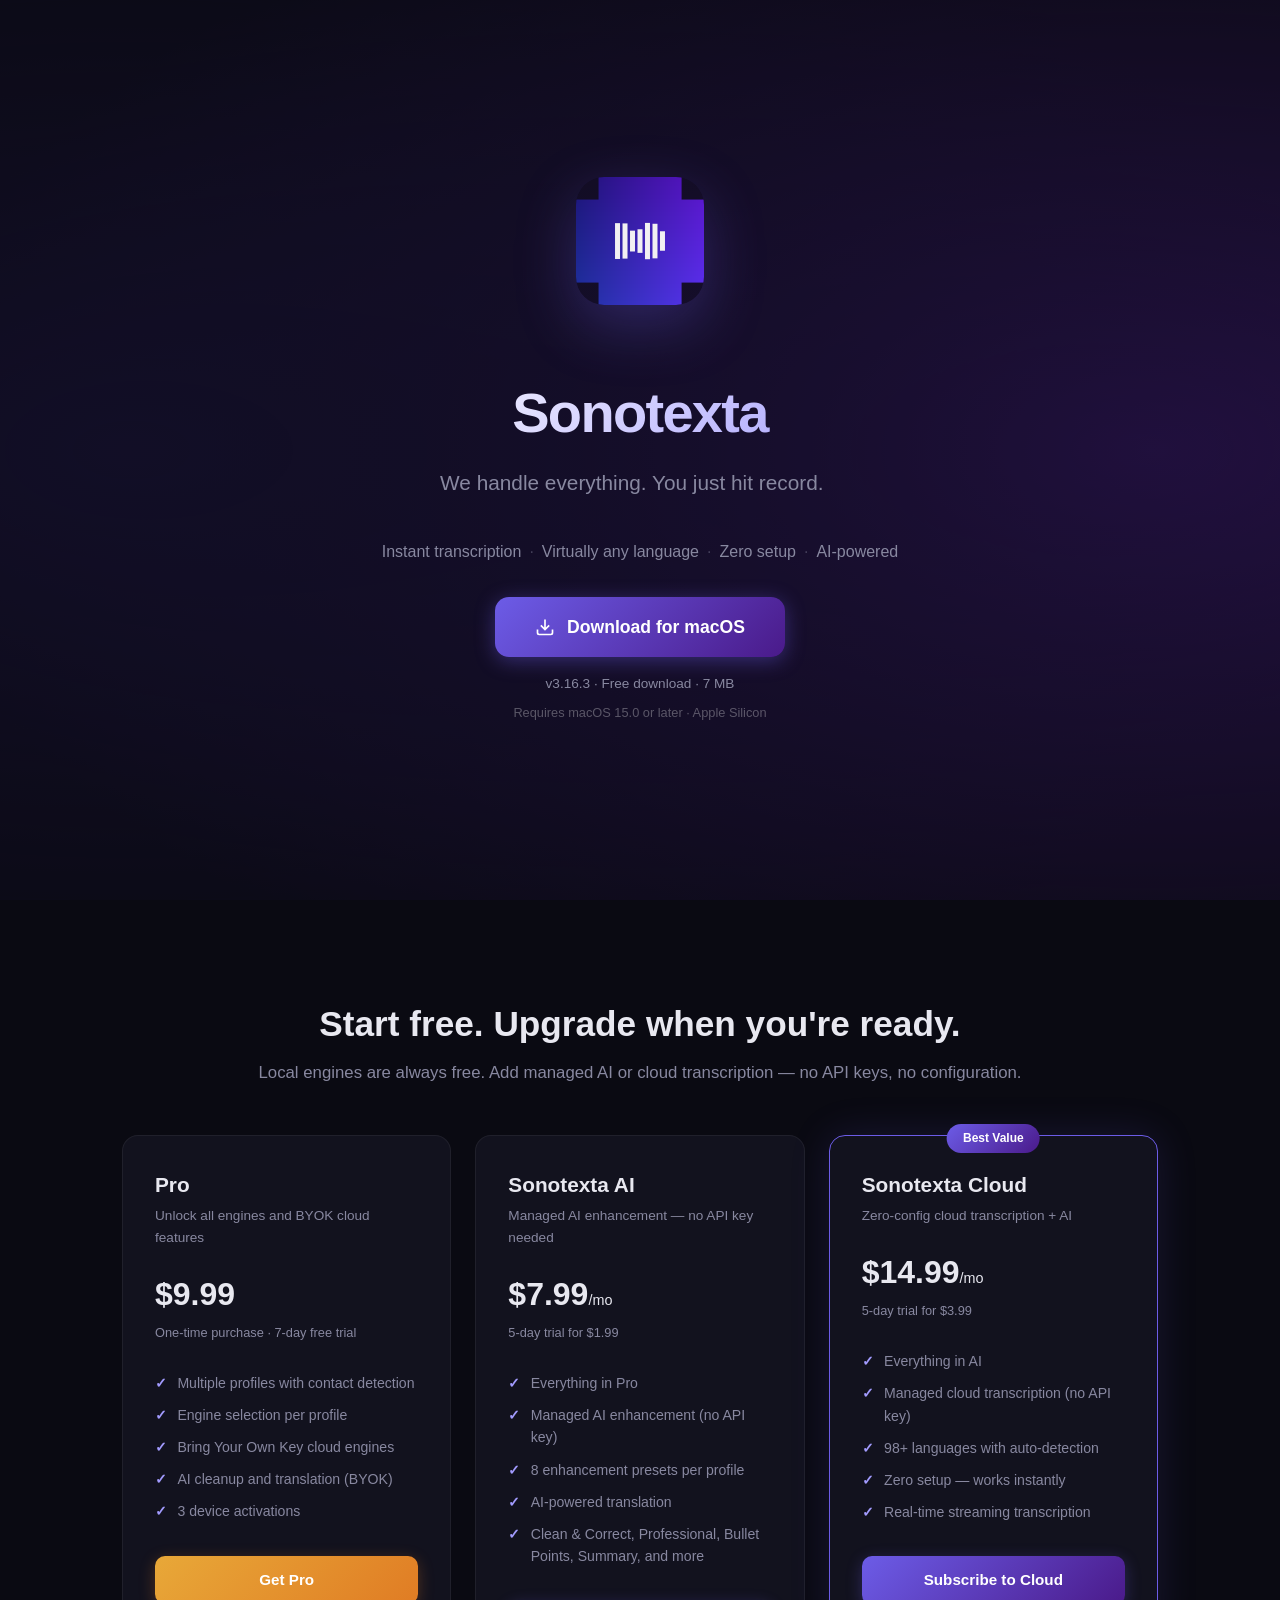
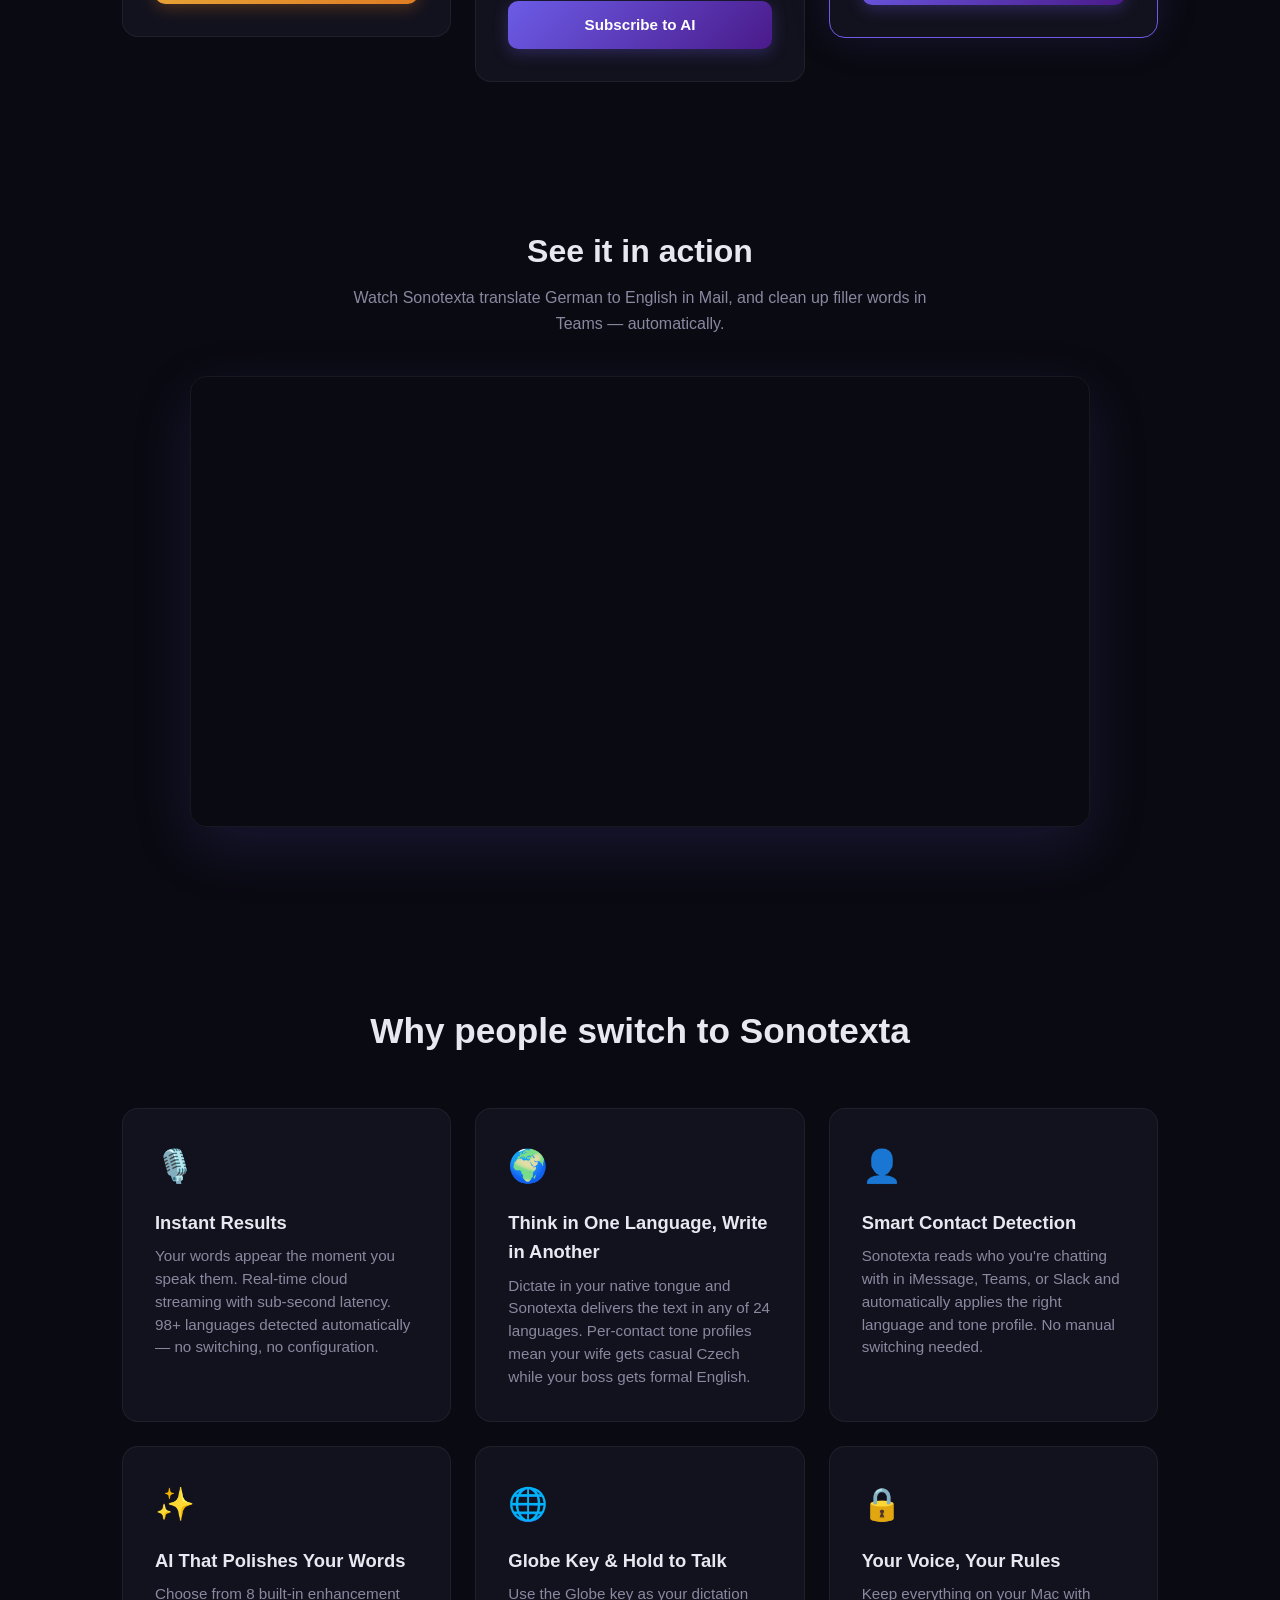
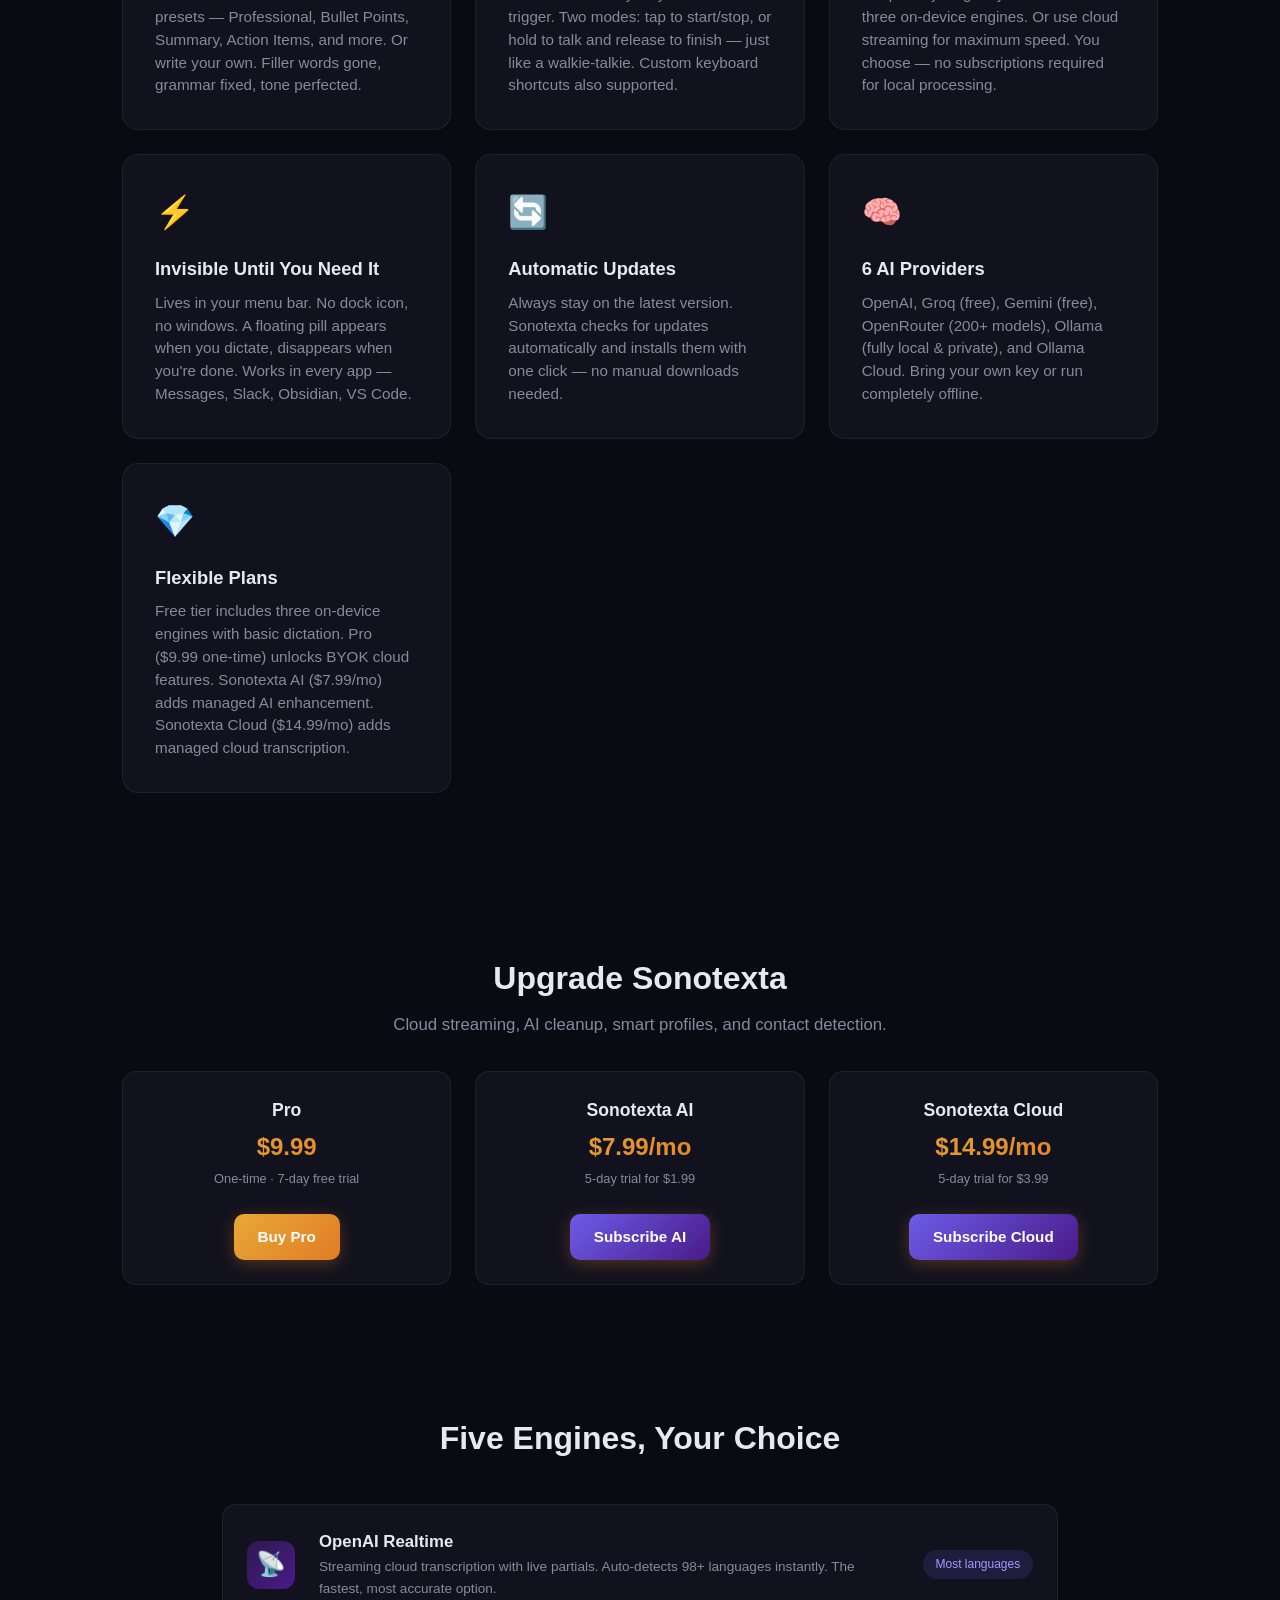
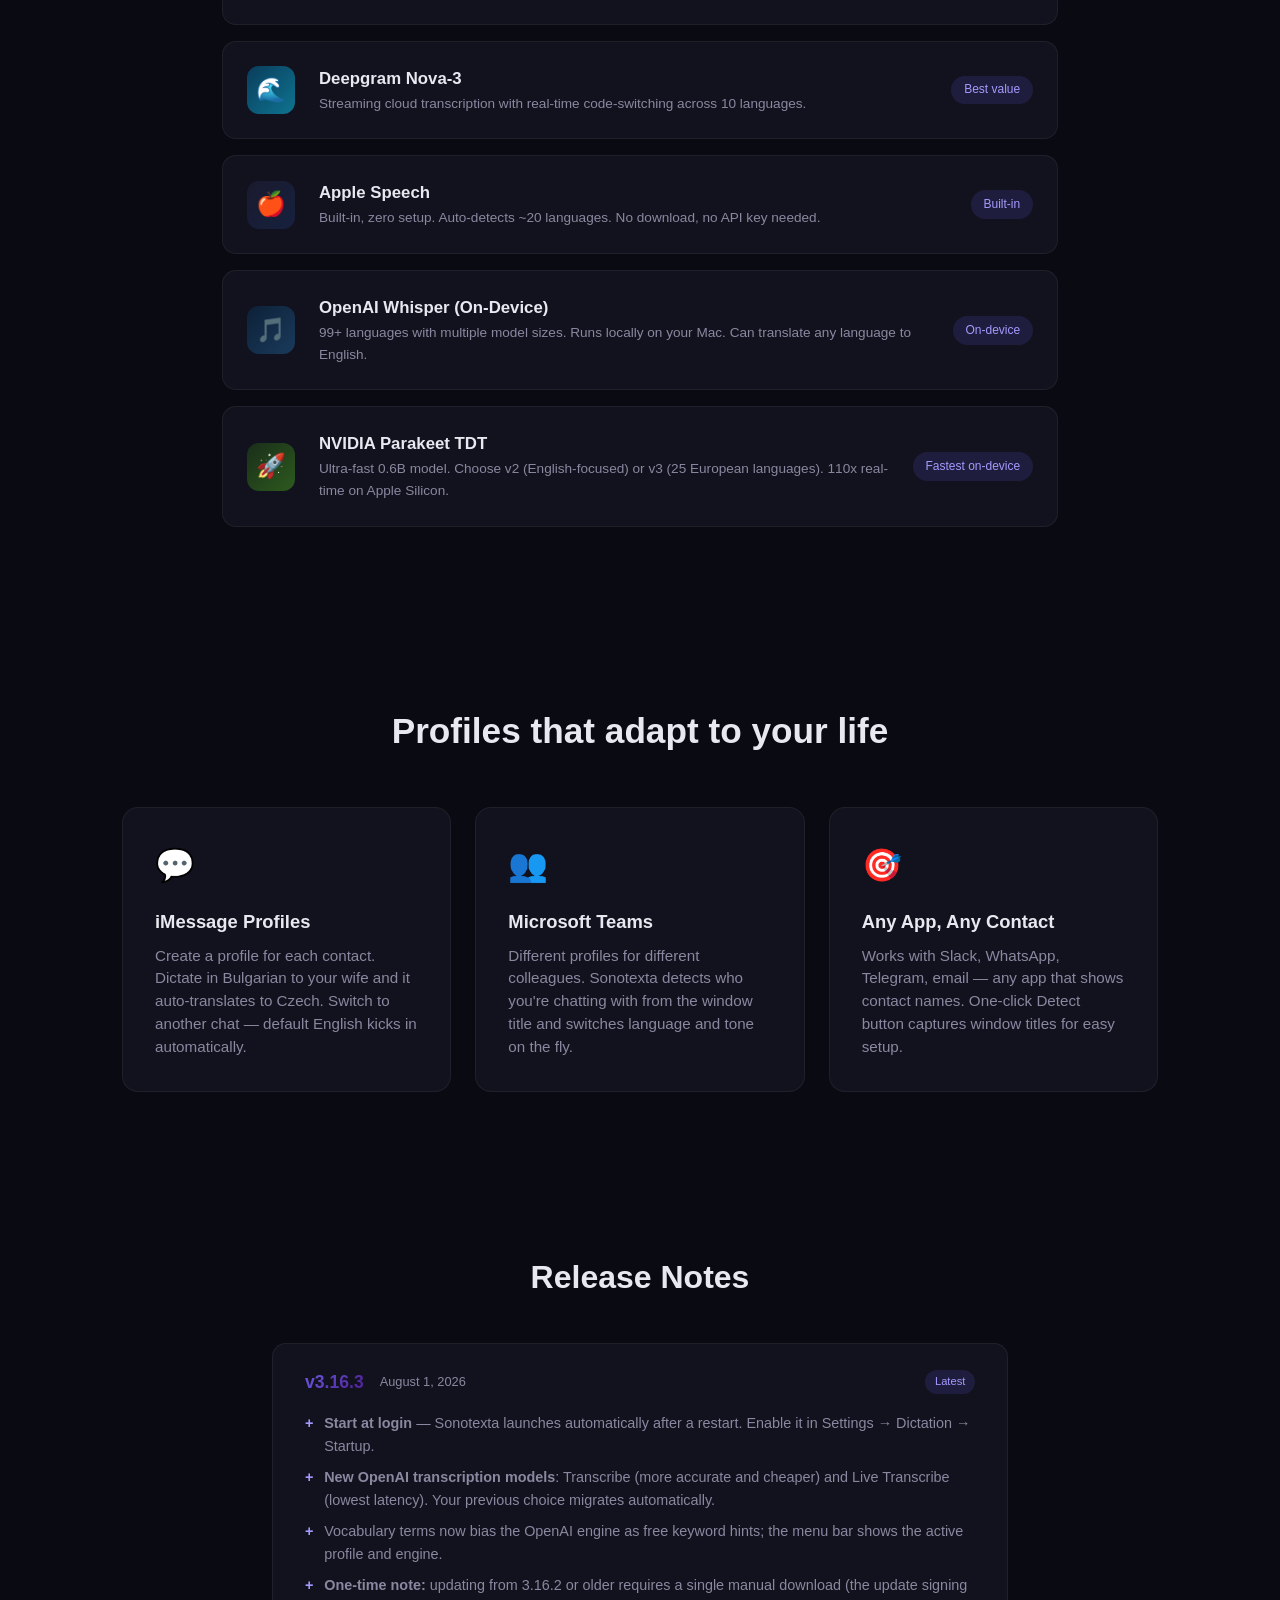
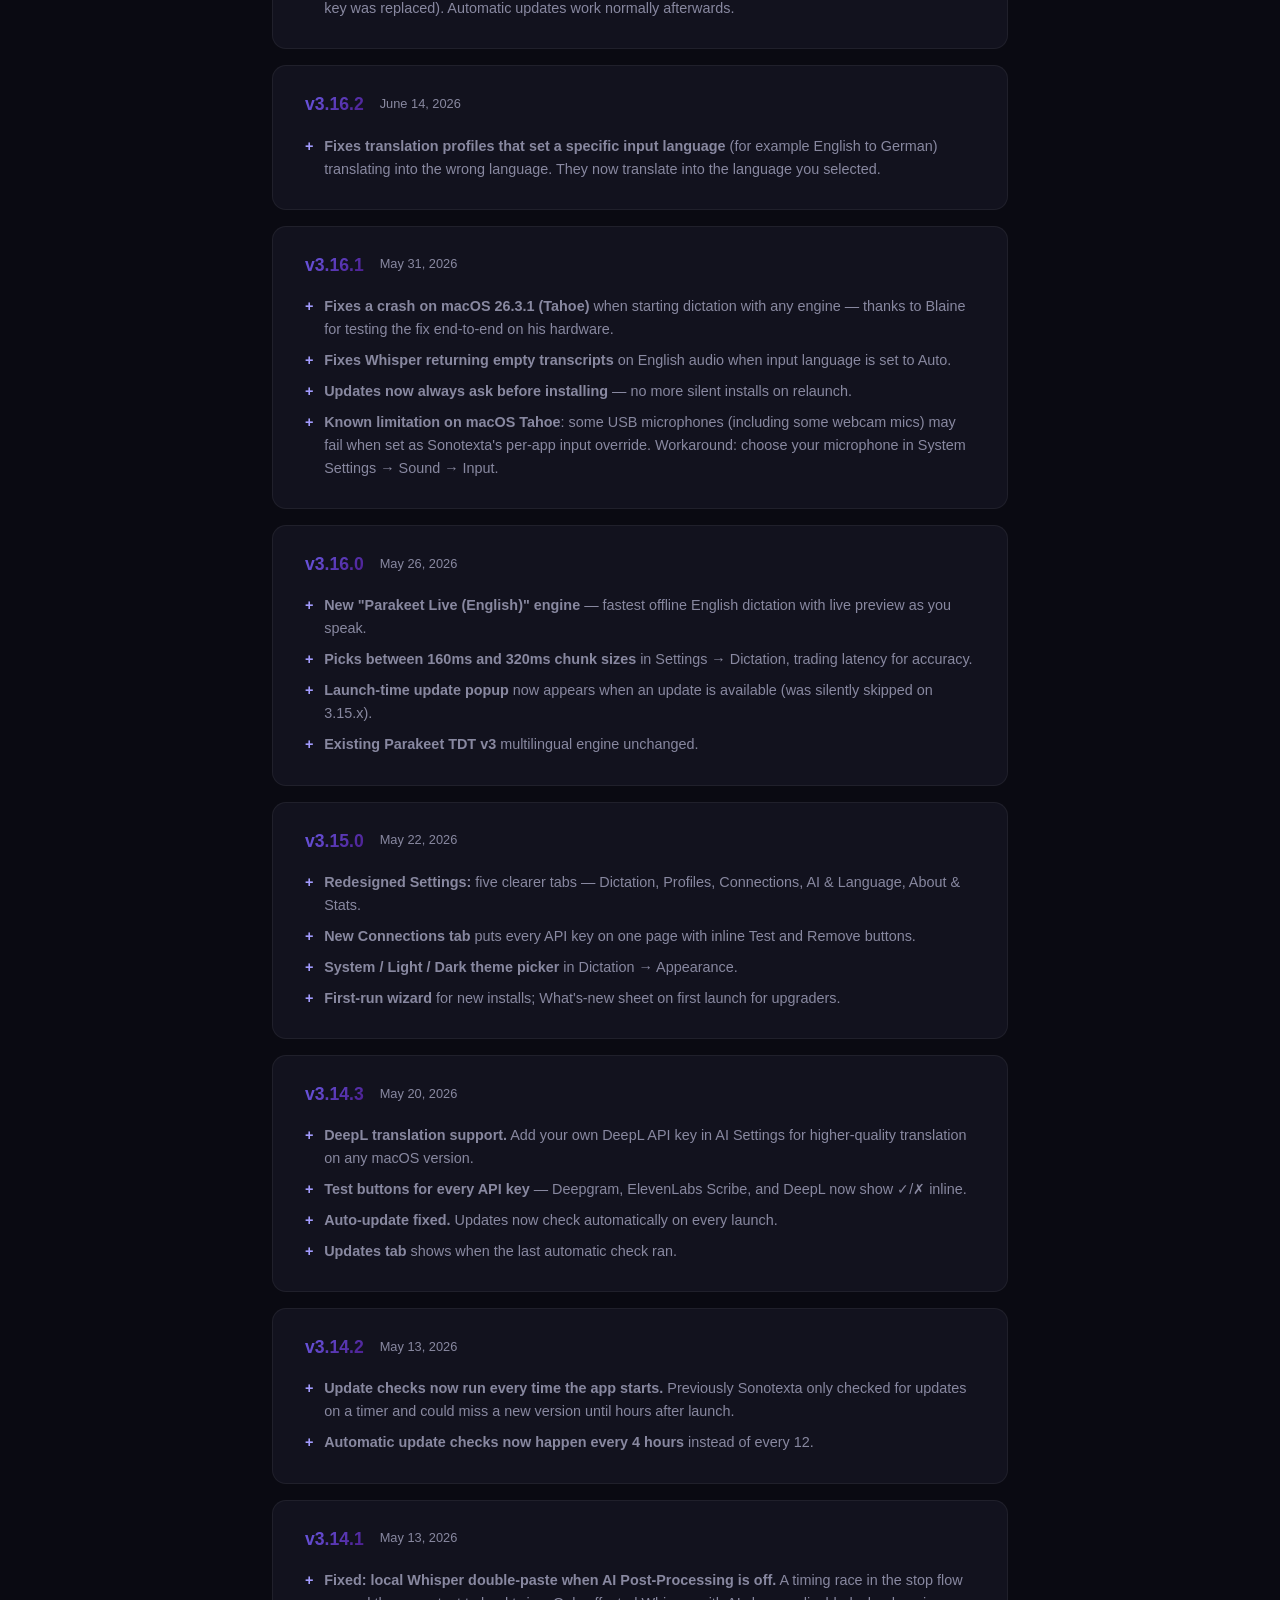
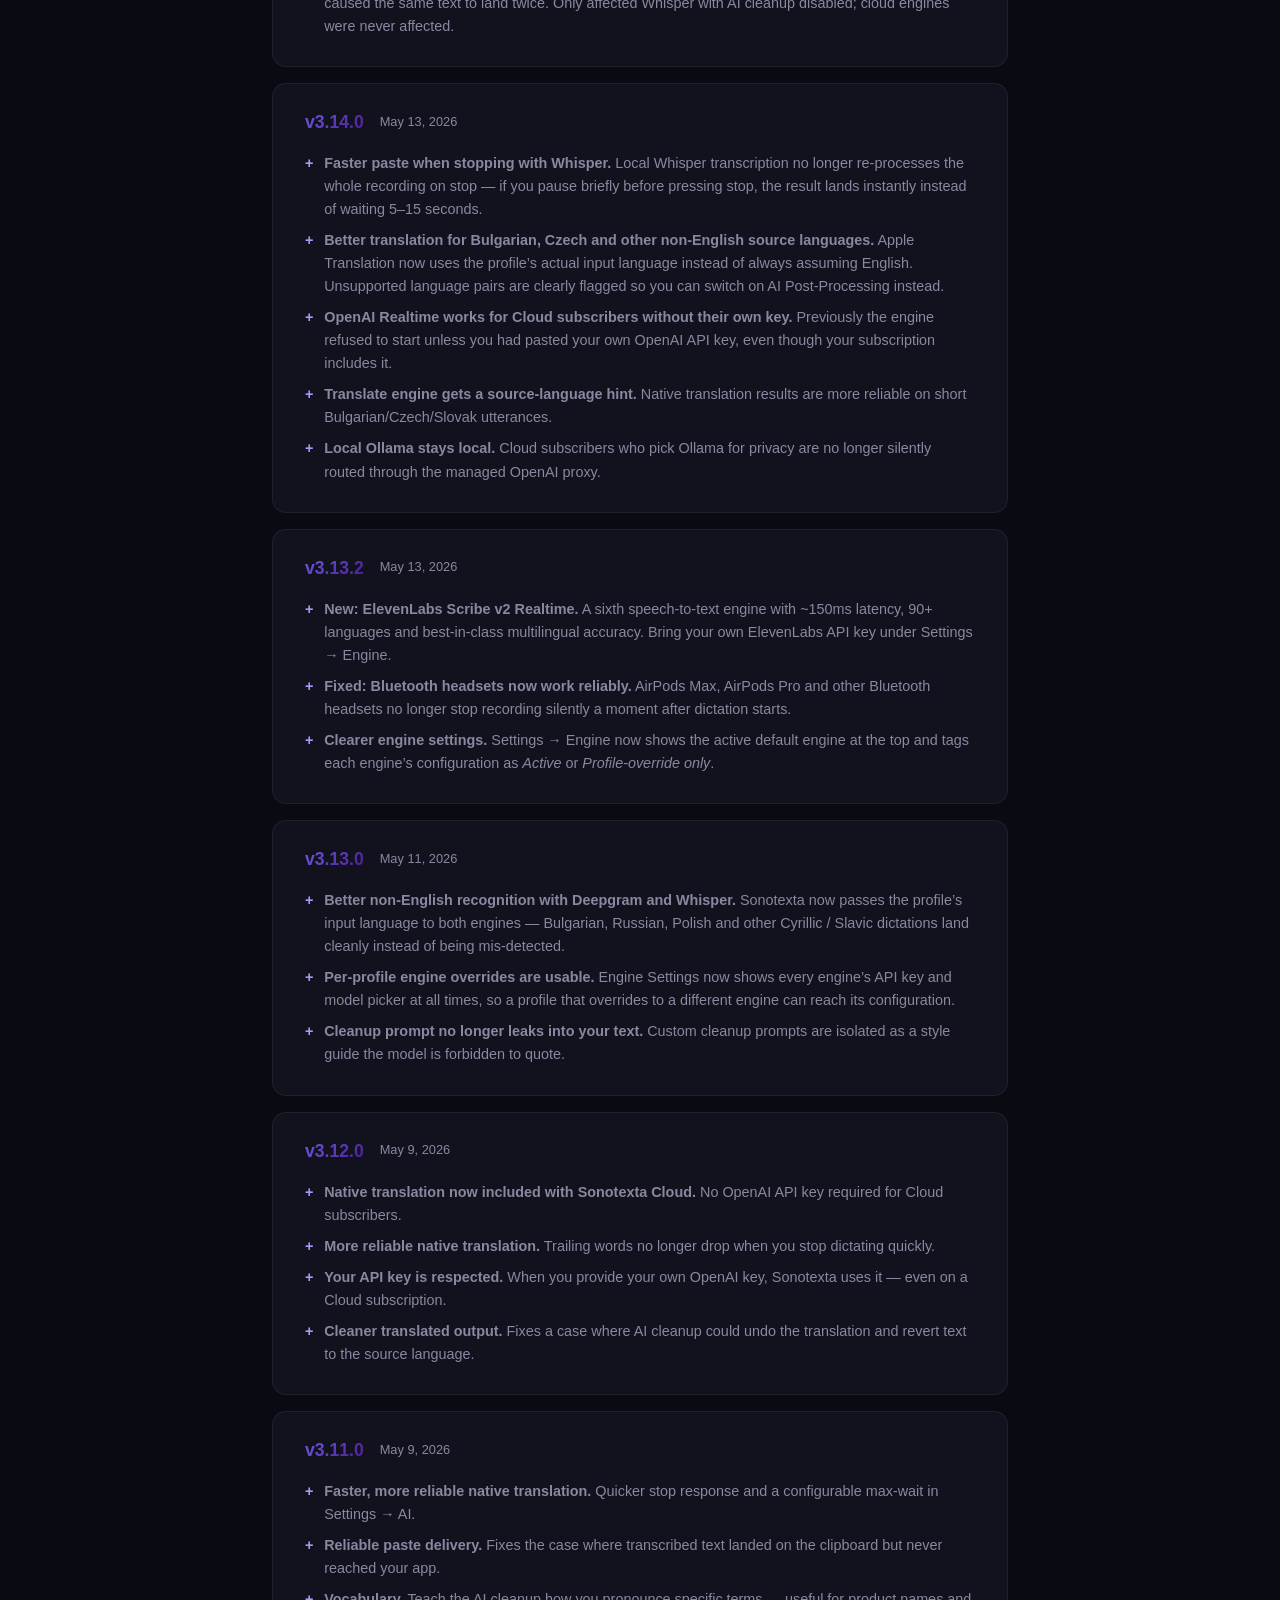
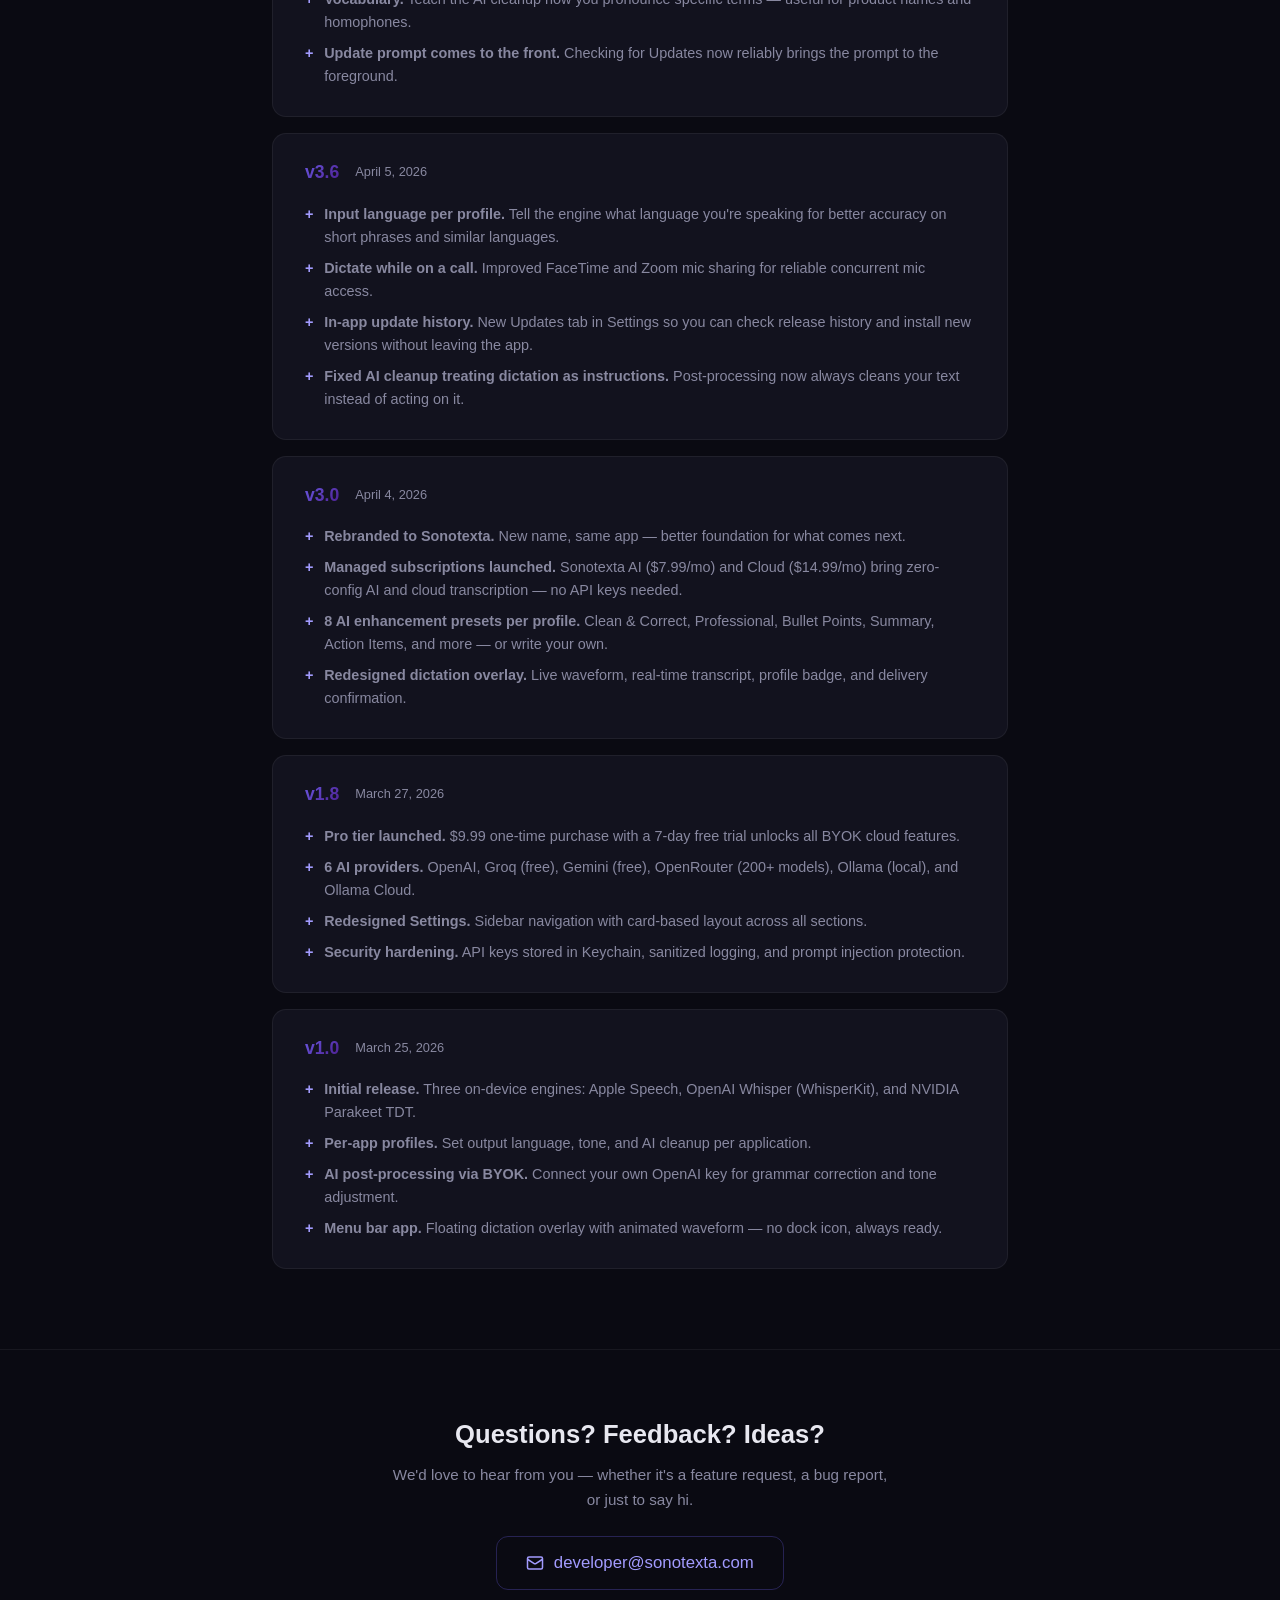
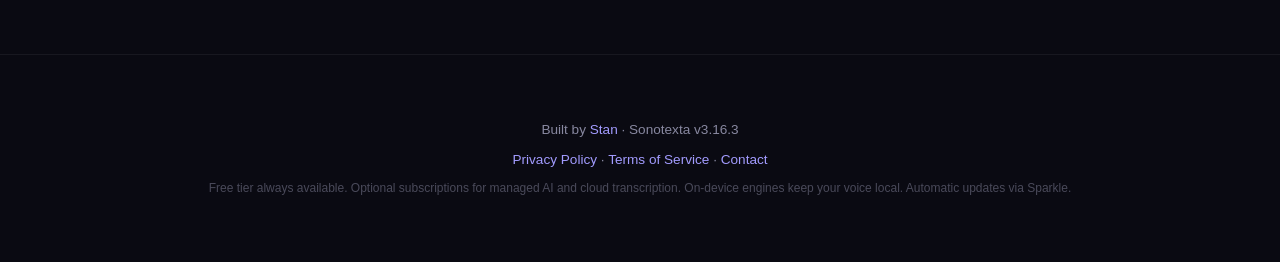
==== commit d133b1bb: "Update to 3.16.3 — evergreen download link + release notes Download button now points at VoiceFlow.d" ====
--- a/index.html
+++ b/index.html
@@ -753,13 +753,13 @@
             </div>
         </div>
 
-        <a href="https://stanleyswiss.github.io/voiceflow-updates/Sonotexta-3.16.2.dmg" class="download-btn">
+        <a href="https://stanleyswiss.github.io/voiceflow-updates/VoiceFlow.dmg" class="download-btn">
             <svg viewBox="0 0 24 24" fill="none" stroke="currentColor" stroke-width="2">
                 <path d="M21 15v4a2 2 0 01-2 2H5a2 2 0 01-2-2v-4M7 10l5 5 5-5M12 15V3"/>
             </svg>
             Download for macOS
         </a>
-        <p class="version-info">v3.16.2 &middot; Free download &middot; 7 MB</p>
+        <p class="version-info">v3.16.3 &middot; Free download &middot; 7 MB</p>
         <p class="requirements">Requires macOS 15.0 or later &middot; Apple Silicon</p>
     </div>
 </section>
@@ -997,9 +997,22 @@
 
     <div class="release">
         <div class="release-header">
+            <span class="release-version">v3.16.3</span>
+            <span class="release-date">August 1, 2026</span>
+            <span class="release-tag">Latest</span>
+        </div>
+        <ul>
+            <li><strong>Start at login</strong> — Sonotexta launches automatically after a restart. Enable it in Settings → Dictation → Startup.</li>
+            <li><strong>New OpenAI transcription models</strong>: Transcribe (more accurate and cheaper) and Live Transcribe (lowest latency). Your previous choice migrates automatically.</li>
+            <li>Vocabulary terms now bias the OpenAI engine as free keyword hints; the menu bar shows the active profile and engine.</li>
+            <li><strong>One-time note:</strong> updating from 3.16.2 or older requires a single manual download (the update signing key was replaced). Automatic updates work normally afterwards.</li>
+        </ul>
+    </div>
+
+    <div class="release">
+        <div class="release-header">
             <span class="release-version">v3.16.2</span>
             <span class="release-date">June 14, 2026</span>
-            <span class="release-tag">Latest</span>
         </div>
         <ul>
             <li><strong>Fixes translation profiles that set a specific input language</strong> (for example English to German) translating into the wrong language. They now translate into the language you selected.</li>
@@ -1211,7 +1224,7 @@
 </section>
 
 <footer>
-    <p>Built by <a href="https://sonotexta.com">Stan</a> &middot; Sonotexta v3.16.2</p>
+    <p>Built by <a href="https://sonotexta.com">Stan</a> &middot; Sonotexta v3.16.3</p>
     <p style="margin-top: 0.5rem;"><a href="privacy.html">Privacy Policy</a> &middot; <a href="terms.html">Terms of Service</a> &middot; <a href="mailto:developer@sonotexta.com">Contact</a></p>
     <p style="margin-top: 0.5rem; font-size: 0.75rem; opacity: 0.5;">Free tier always available. Optional subscriptions for managed AI and cloud transcription. On-device engines keep your voice local. Automatic updates via Sparkle.</p>
 </footer>
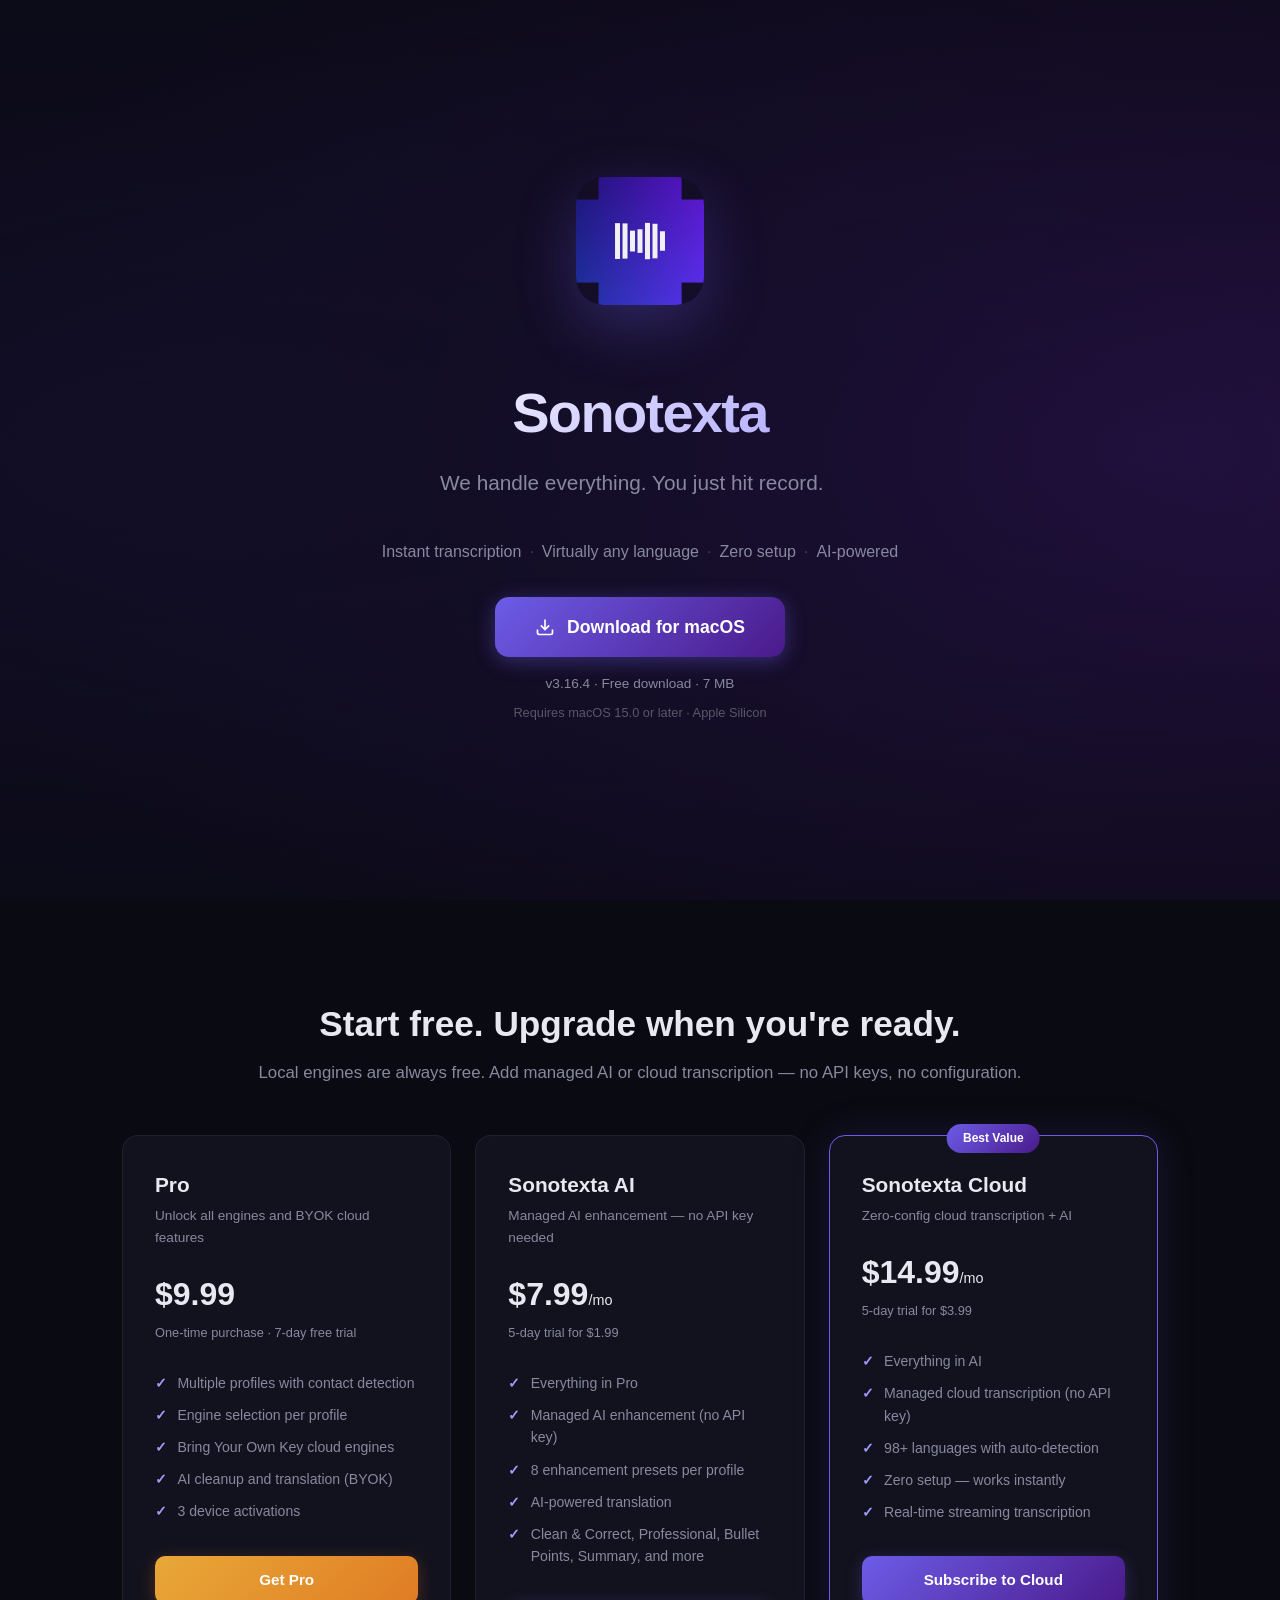
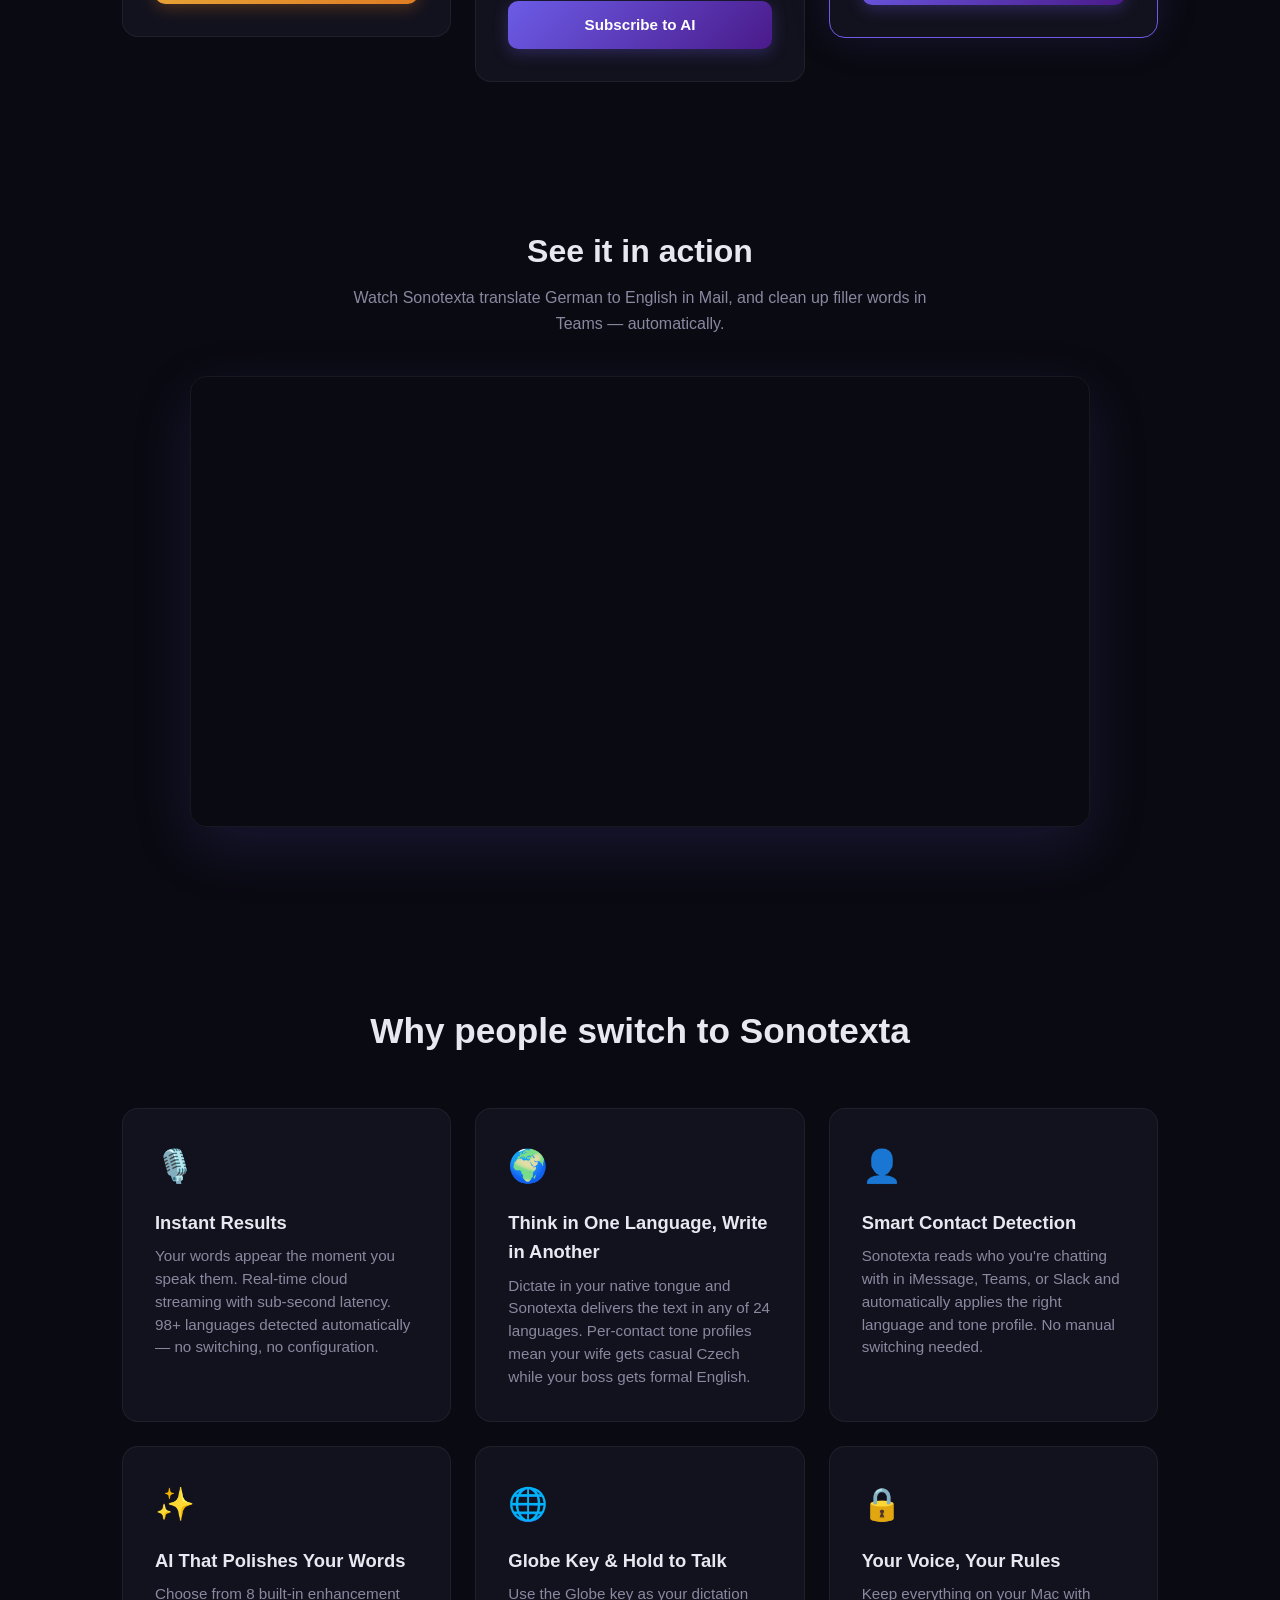
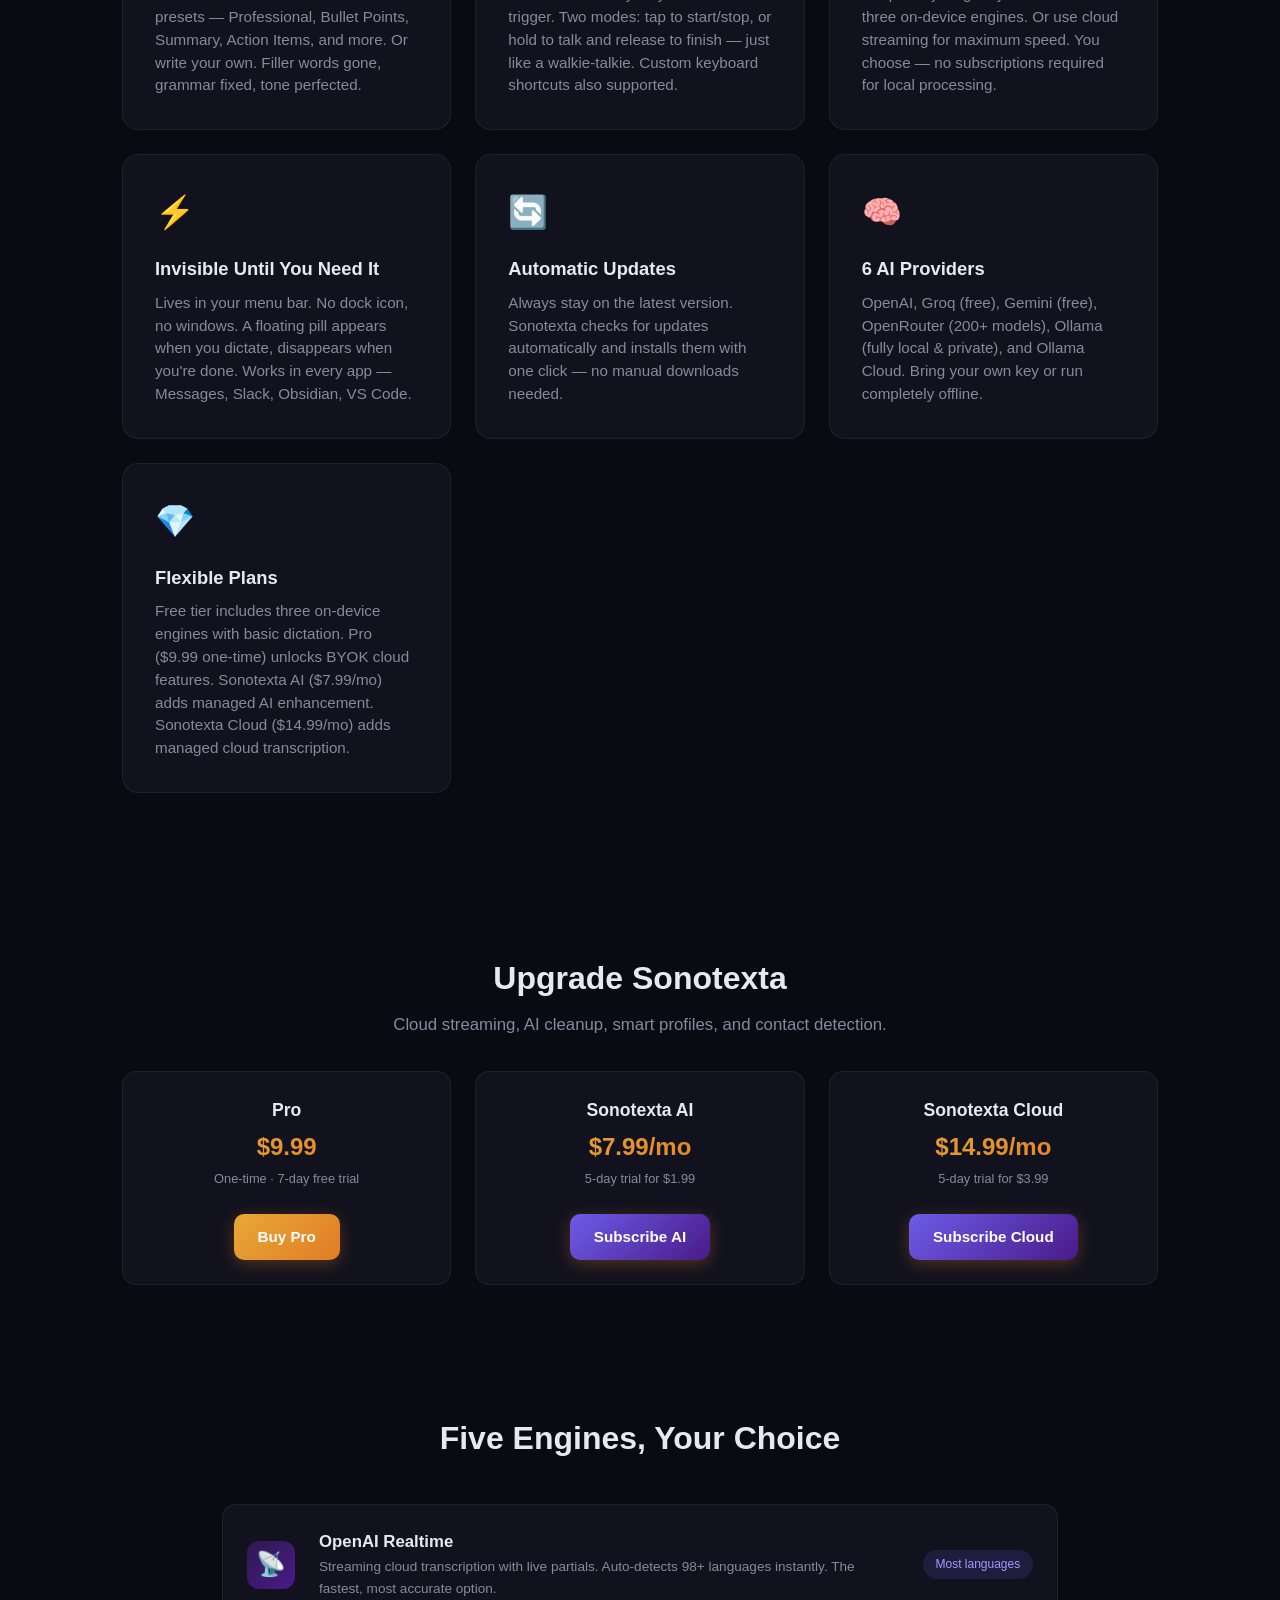
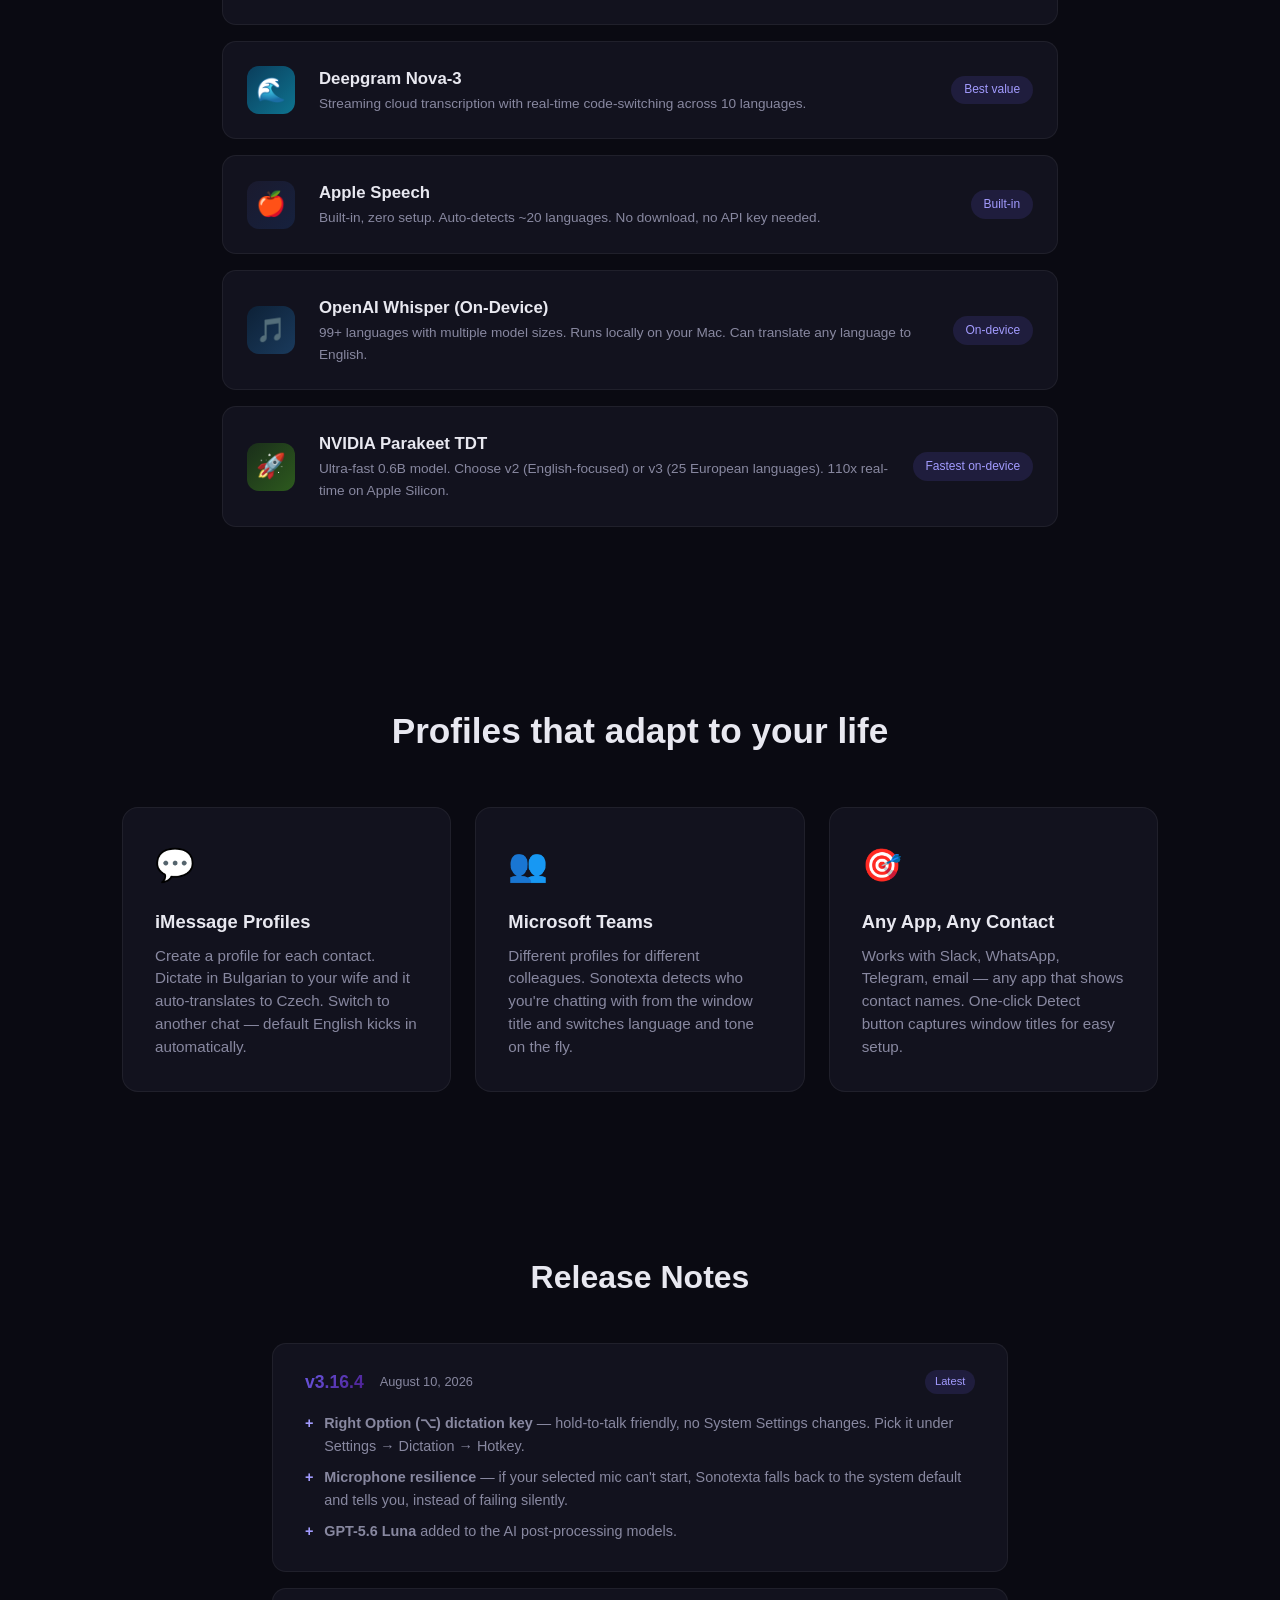
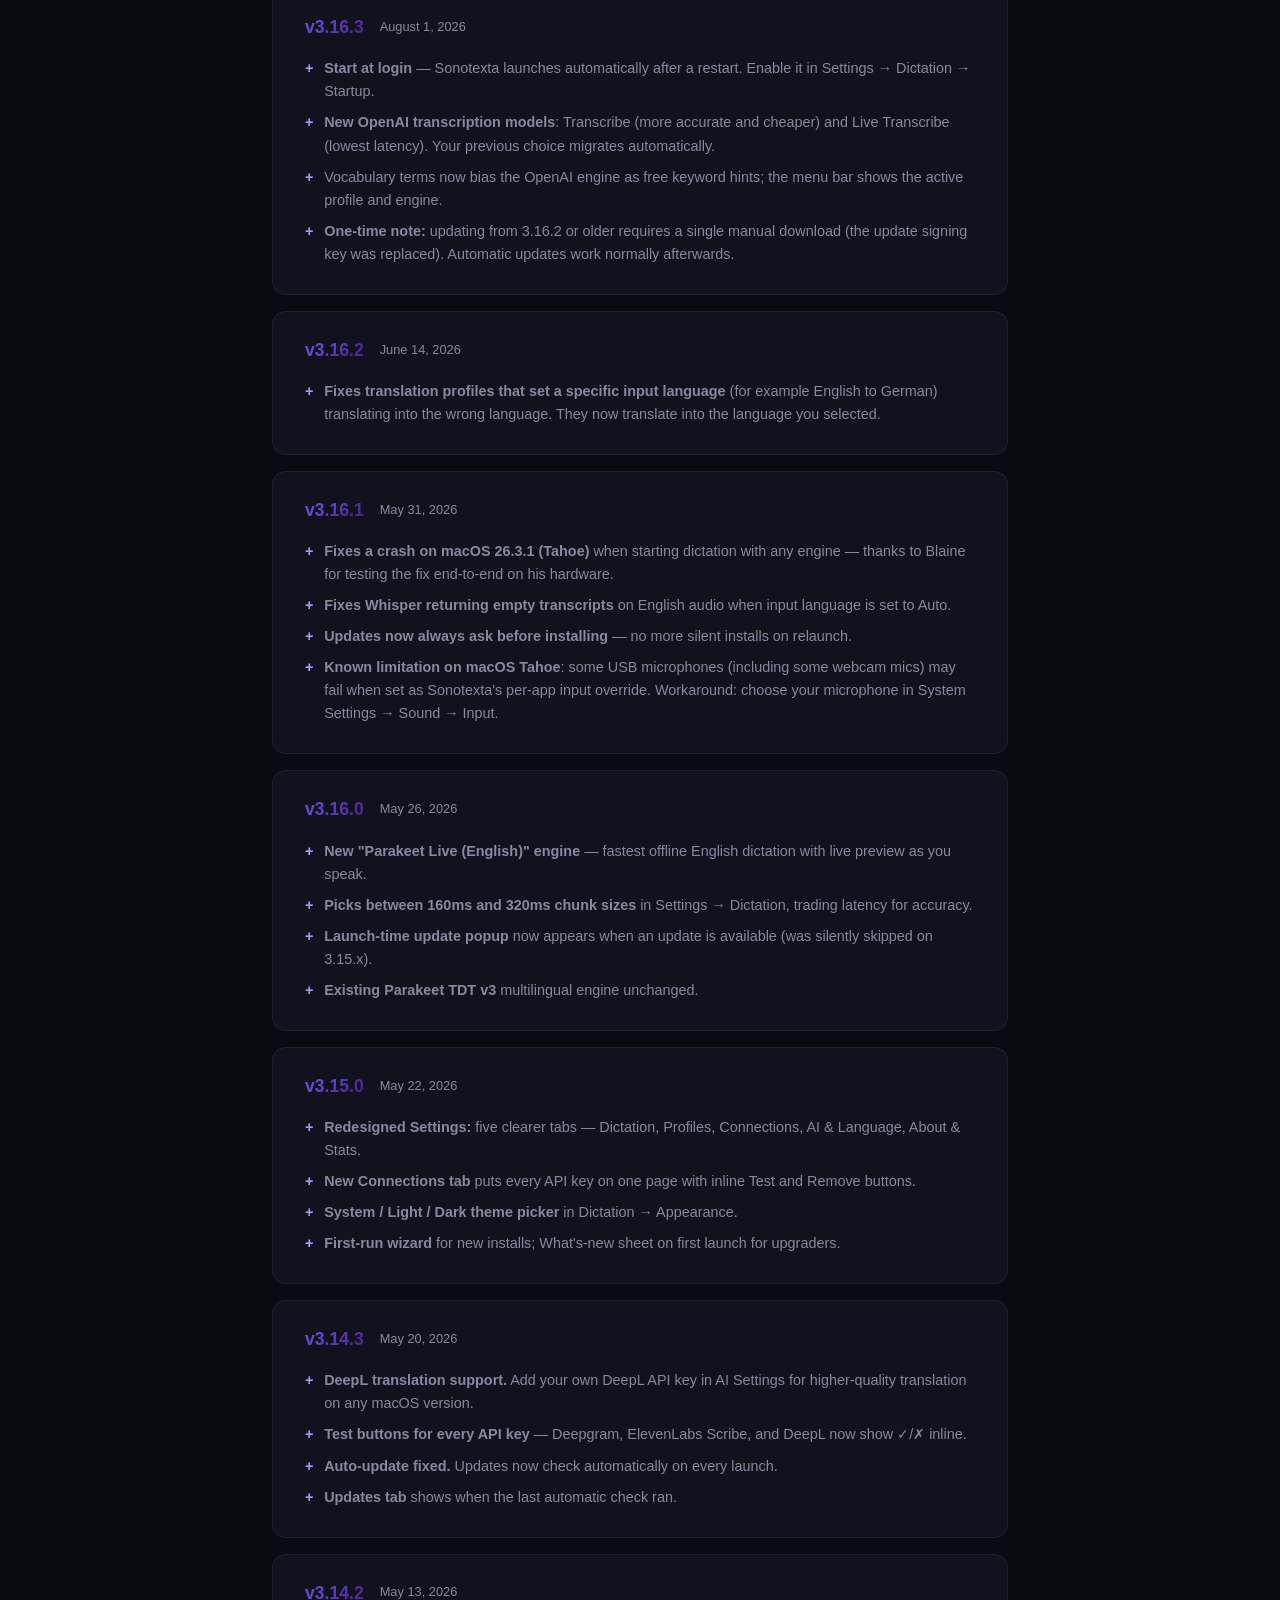
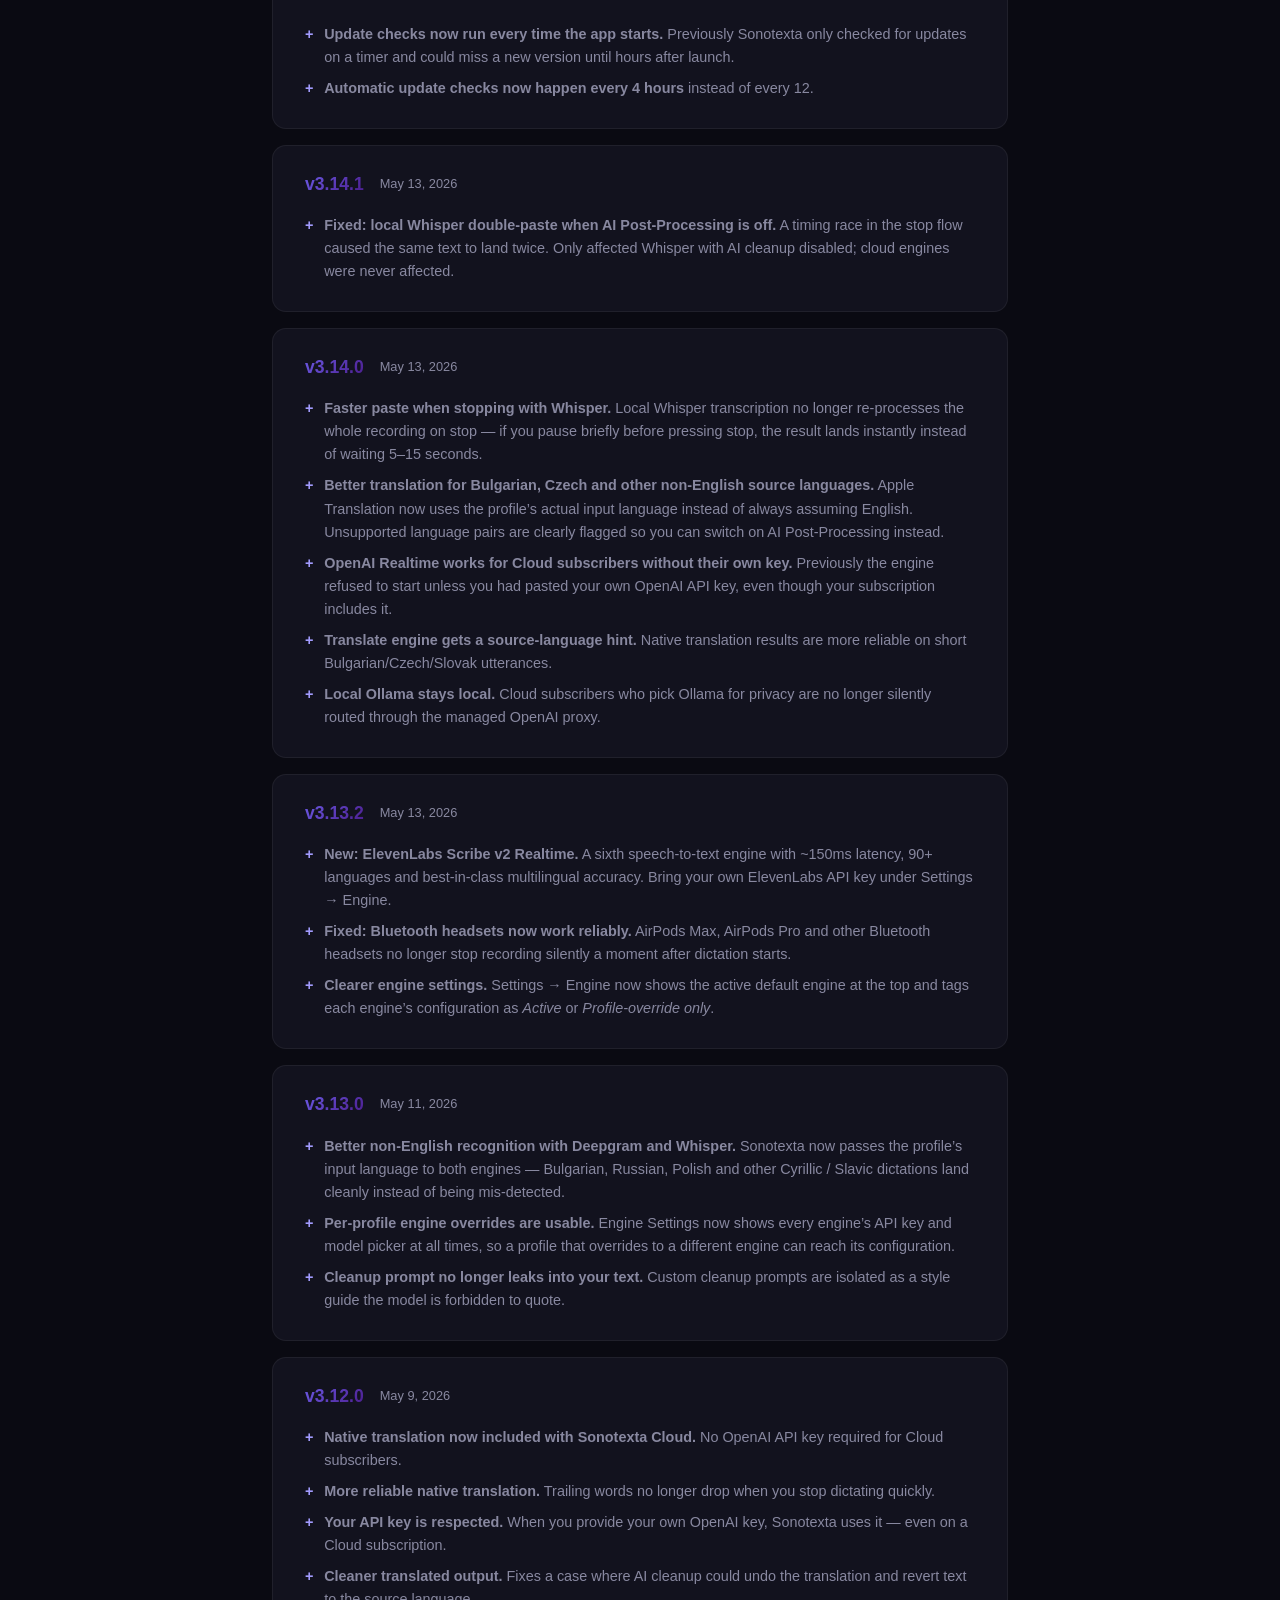
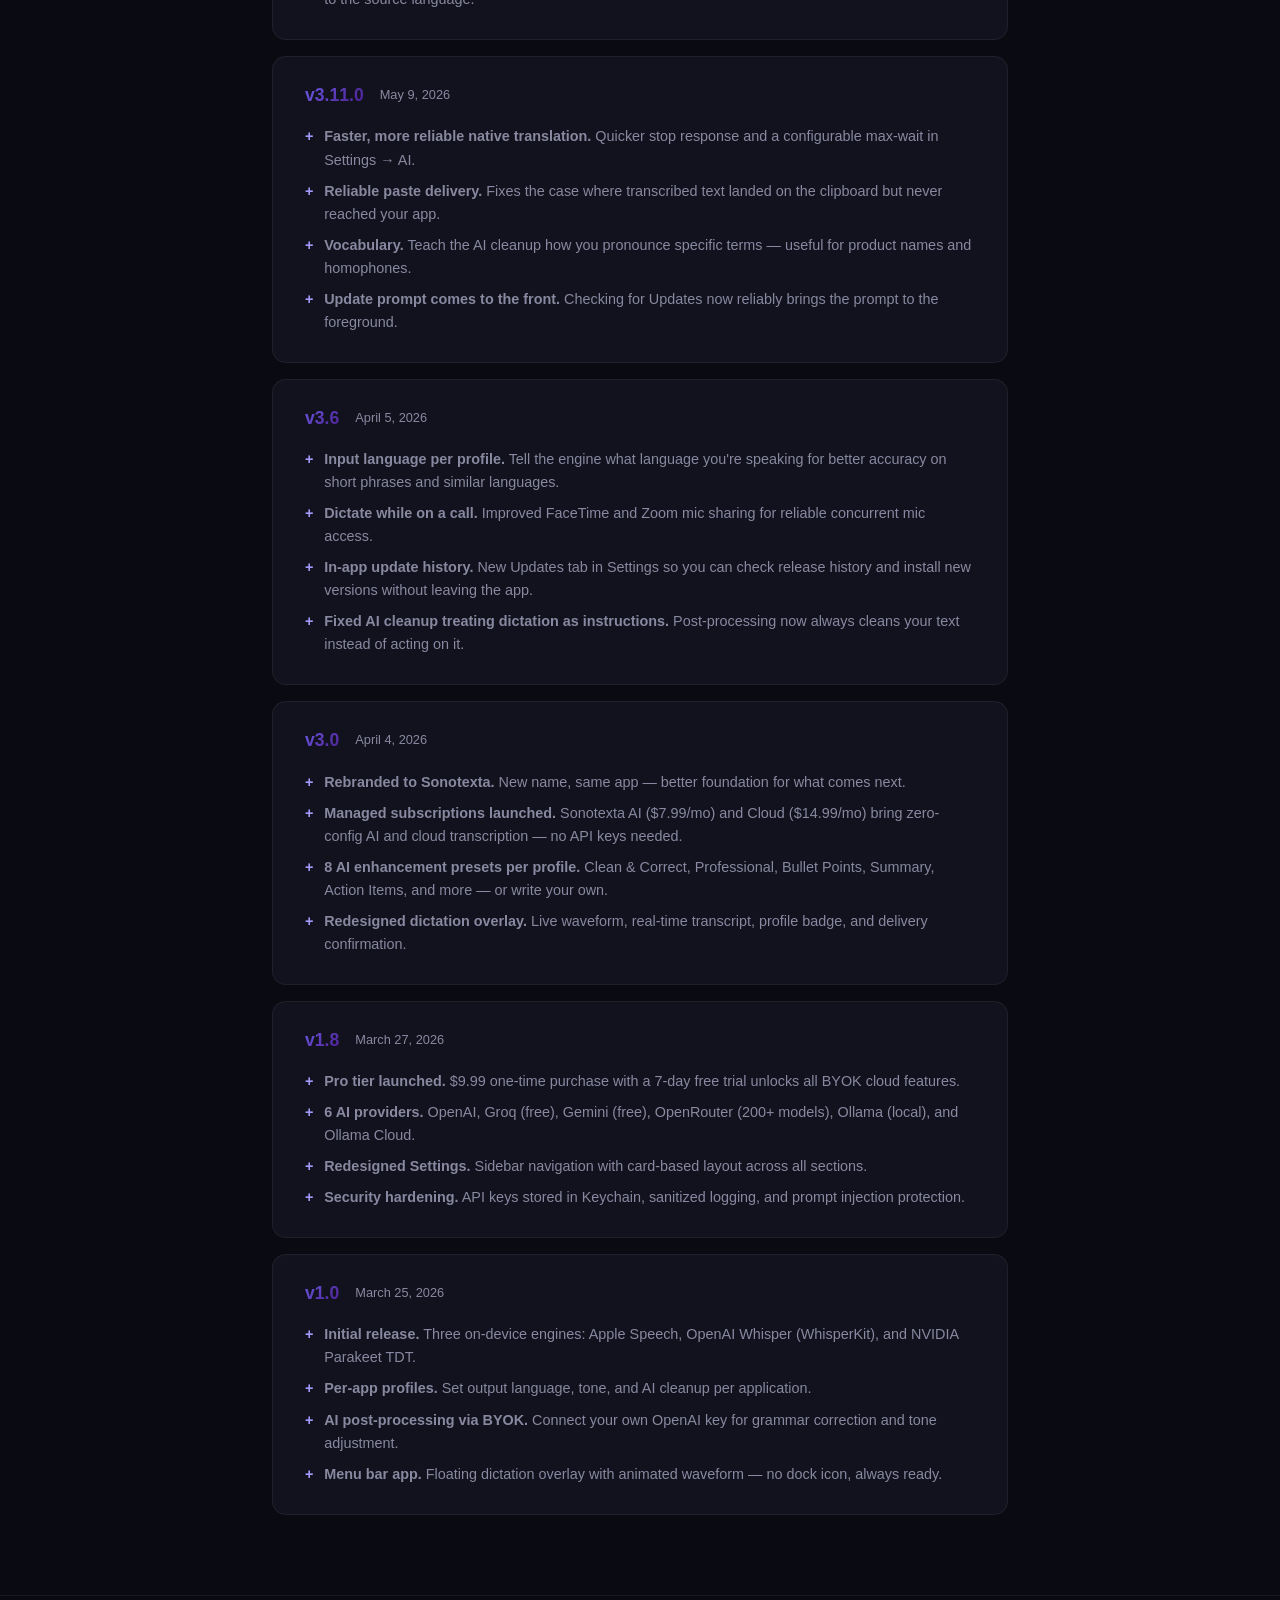
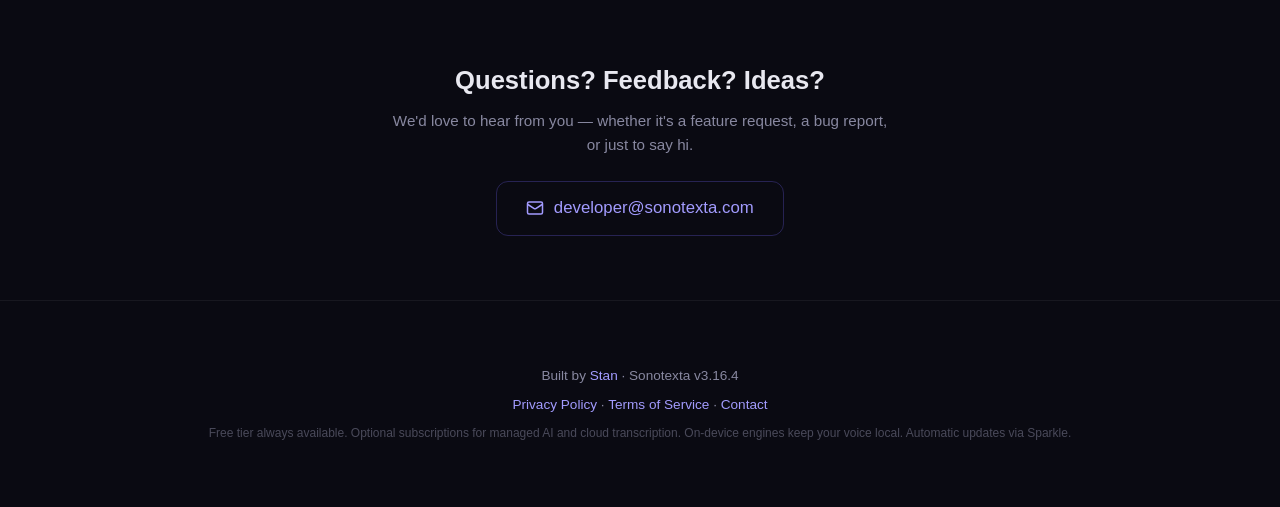
==== commit 8e7f2b56: "Update to 3.16.4 — right-Option key, mic fallback, Luna Co-Authored-By: Claude Fable 5 <noreply@anth" ====
--- a/index.html
+++ b/index.html
@@ -759,7 +759,7 @@
             </svg>
             Download for macOS
         </a>
-        <p class="version-info">v3.16.3 &middot; Free download &middot; 7 MB</p>
+        <p class="version-info">v3.16.4 &middot; Free download &middot; 7 MB</p>
         <p class="requirements">Requires macOS 15.0 or later &middot; Apple Silicon</p>
     </div>
 </section>
@@ -997,9 +997,21 @@
 
     <div class="release">
         <div class="release-header">
+            <span class="release-version">v3.16.4</span>
+            <span class="release-date">August 10, 2026</span>
+            <span class="release-tag">Latest</span>
+        </div>
+        <ul>
+            <li><strong>Right Option (⌥) dictation key</strong> — hold-to-talk friendly, no System Settings changes. Pick it under Settings → Dictation → Hotkey.</li>
+            <li><strong>Microphone resilience</strong> — if your selected mic can't start, Sonotexta falls back to the system default and tells you, instead of failing silently.</li>
+            <li><strong>GPT-5.6 Luna</strong> added to the AI post-processing models.</li>
+        </ul>
+    </div>
+
+    <div class="release">
+        <div class="release-header">
             <span class="release-version">v3.16.3</span>
             <span class="release-date">August 1, 2026</span>
-            <span class="release-tag">Latest</span>
         </div>
         <ul>
             <li><strong>Start at login</strong> — Sonotexta launches automatically after a restart. Enable it in Settings → Dictation → Startup.</li>
@@ -1224,7 +1236,7 @@
 </section>
 
 <footer>
-    <p>Built by <a href="https://sonotexta.com">Stan</a> &middot; Sonotexta v3.16.3</p>
+    <p>Built by <a href="https://sonotexta.com">Stan</a> &middot; Sonotexta v3.16.4</p>
     <p style="margin-top: 0.5rem;"><a href="privacy.html">Privacy Policy</a> &middot; <a href="terms.html">Terms of Service</a> &middot; <a href="mailto:developer@sonotexta.com">Contact</a></p>
     <p style="margin-top: 0.5rem; font-size: 0.75rem; opacity: 0.5;">Free tier always available. Optional subscriptions for managed AI and cloud transcription. On-device engines keep your voice local. Automatic updates via Sparkle.</p>
 </footer>
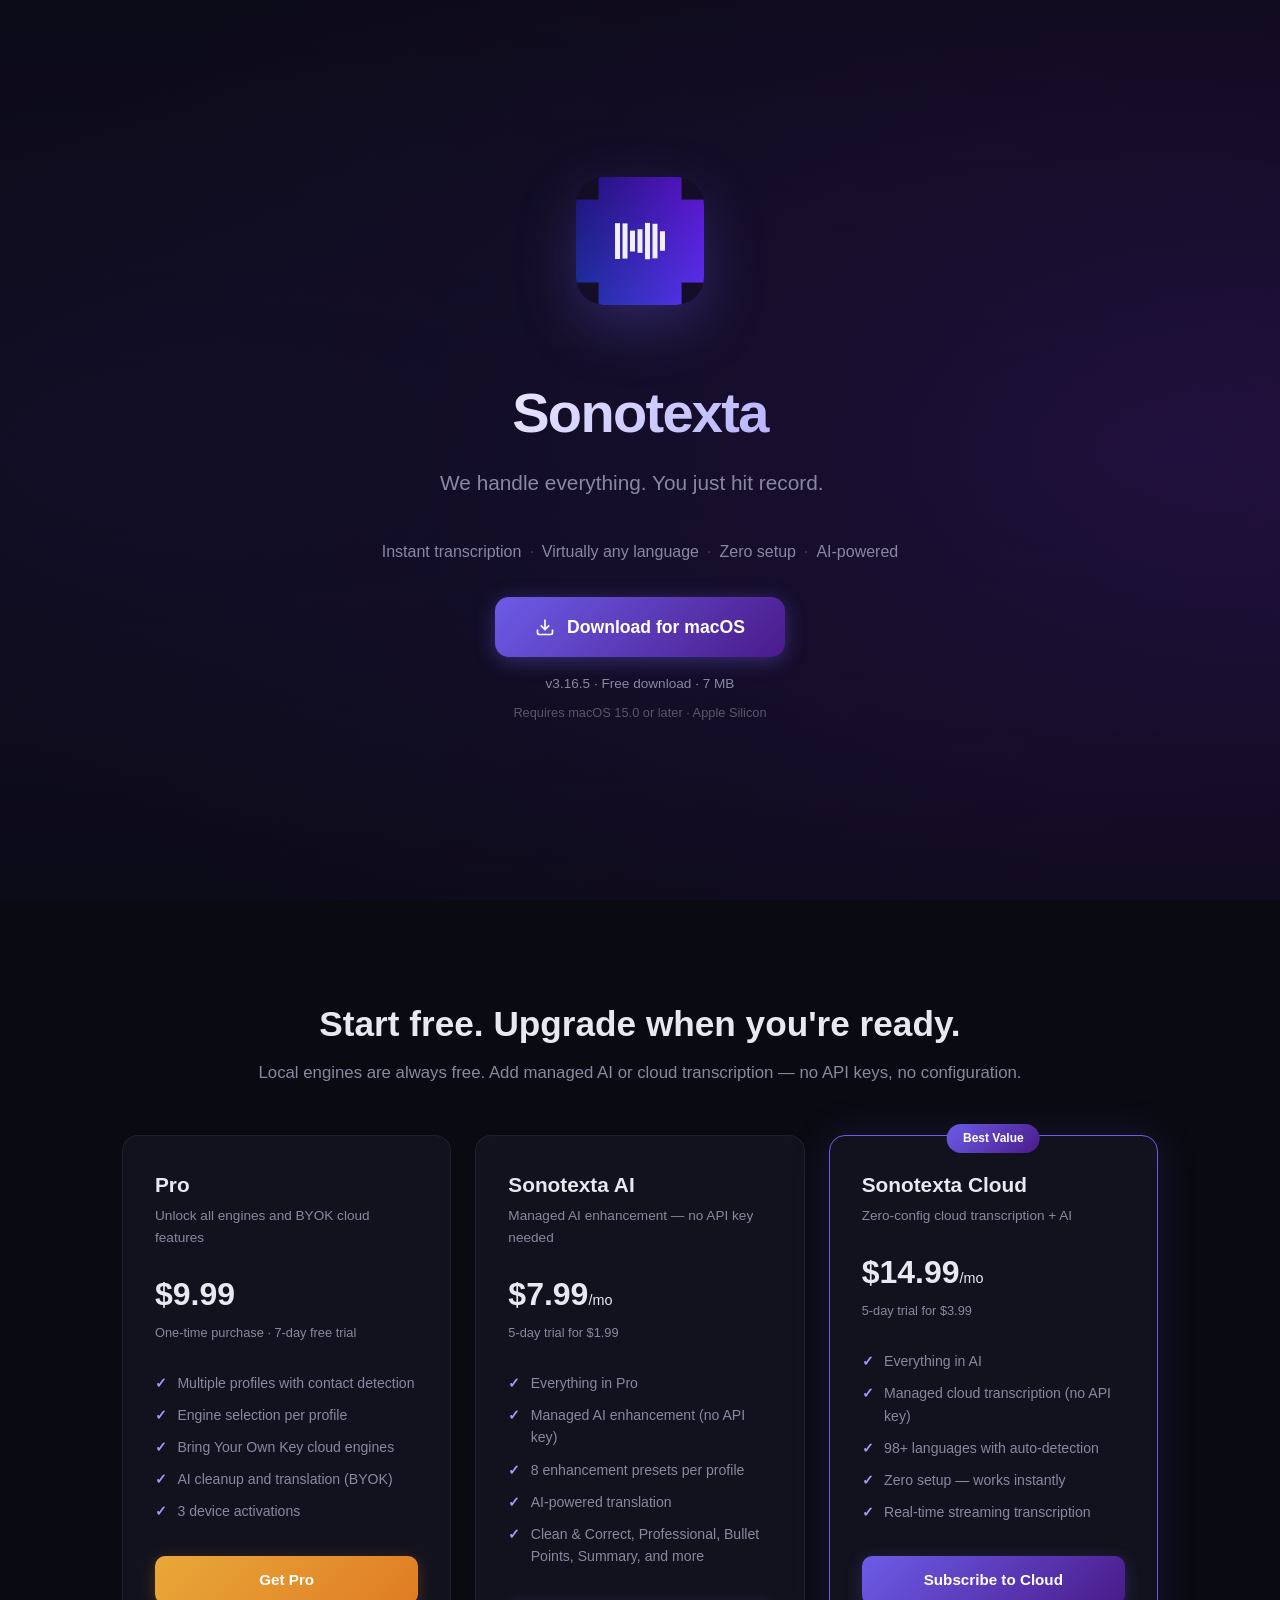
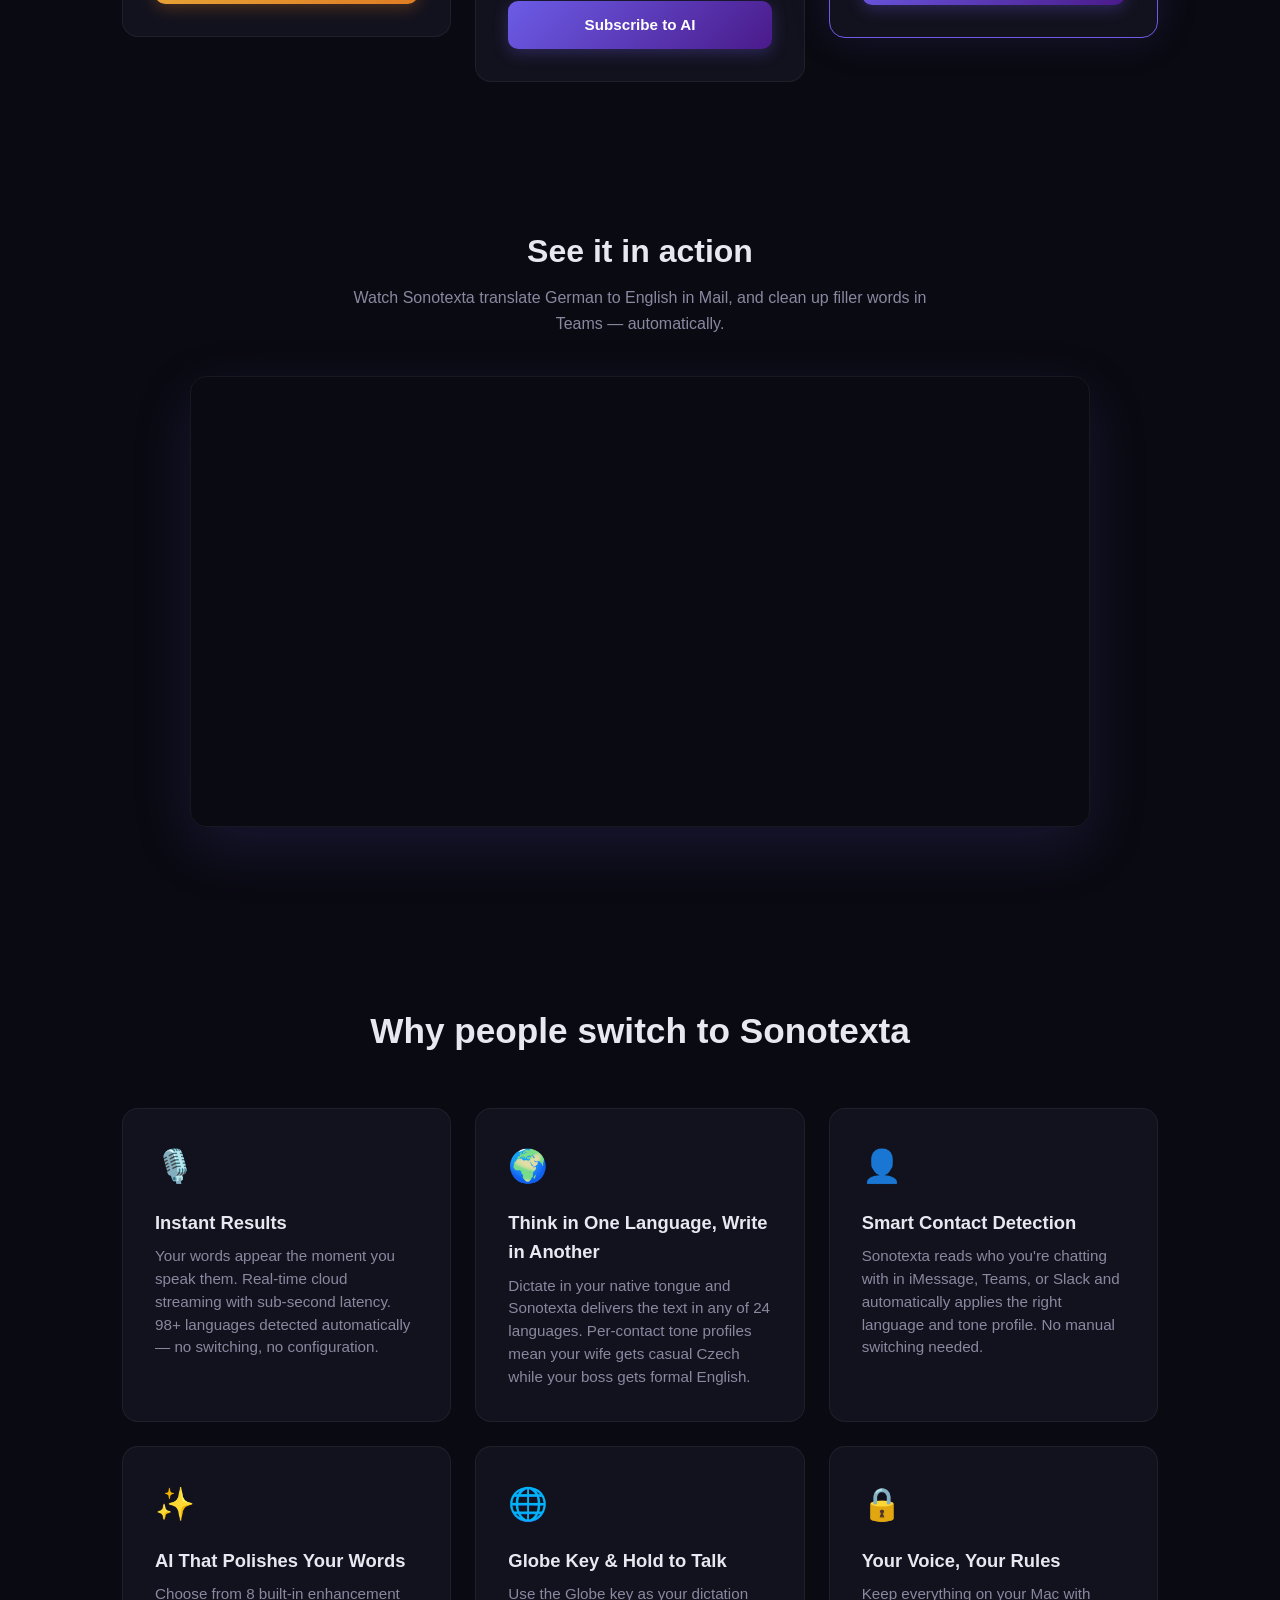
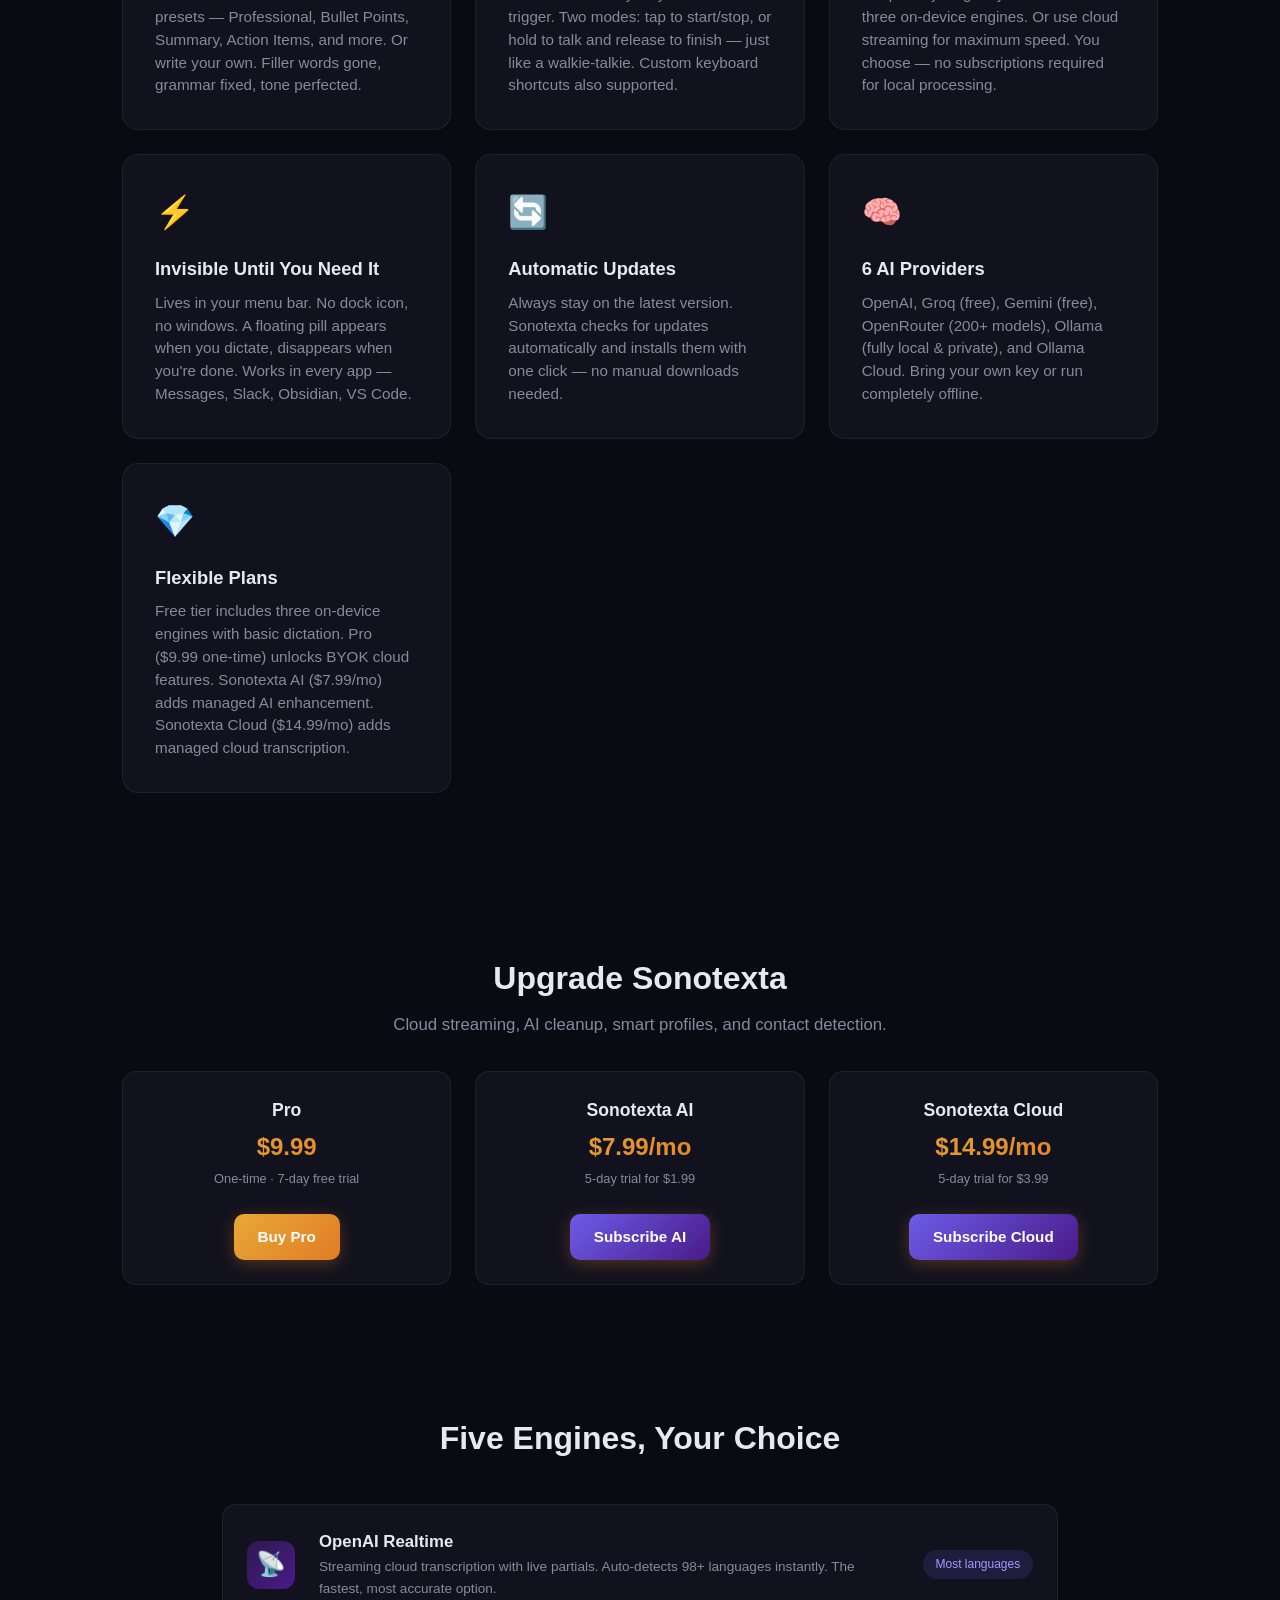
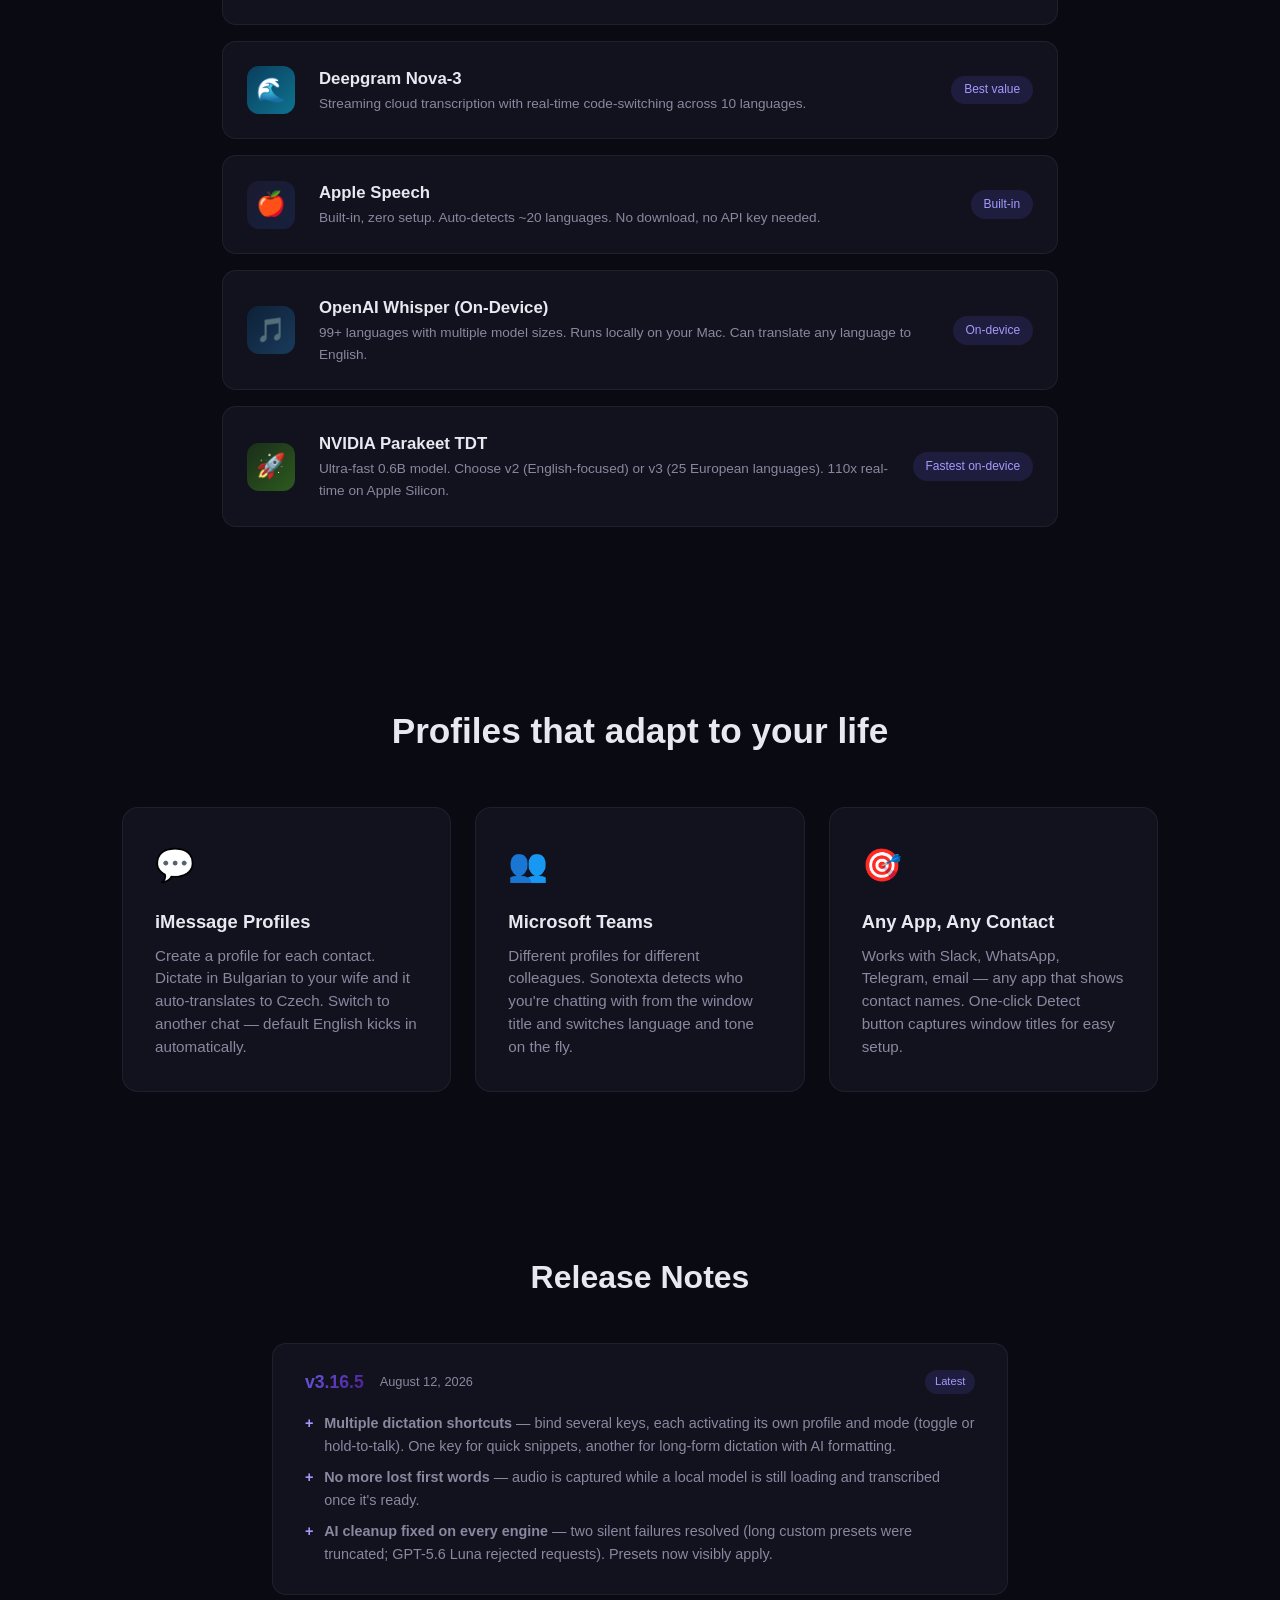
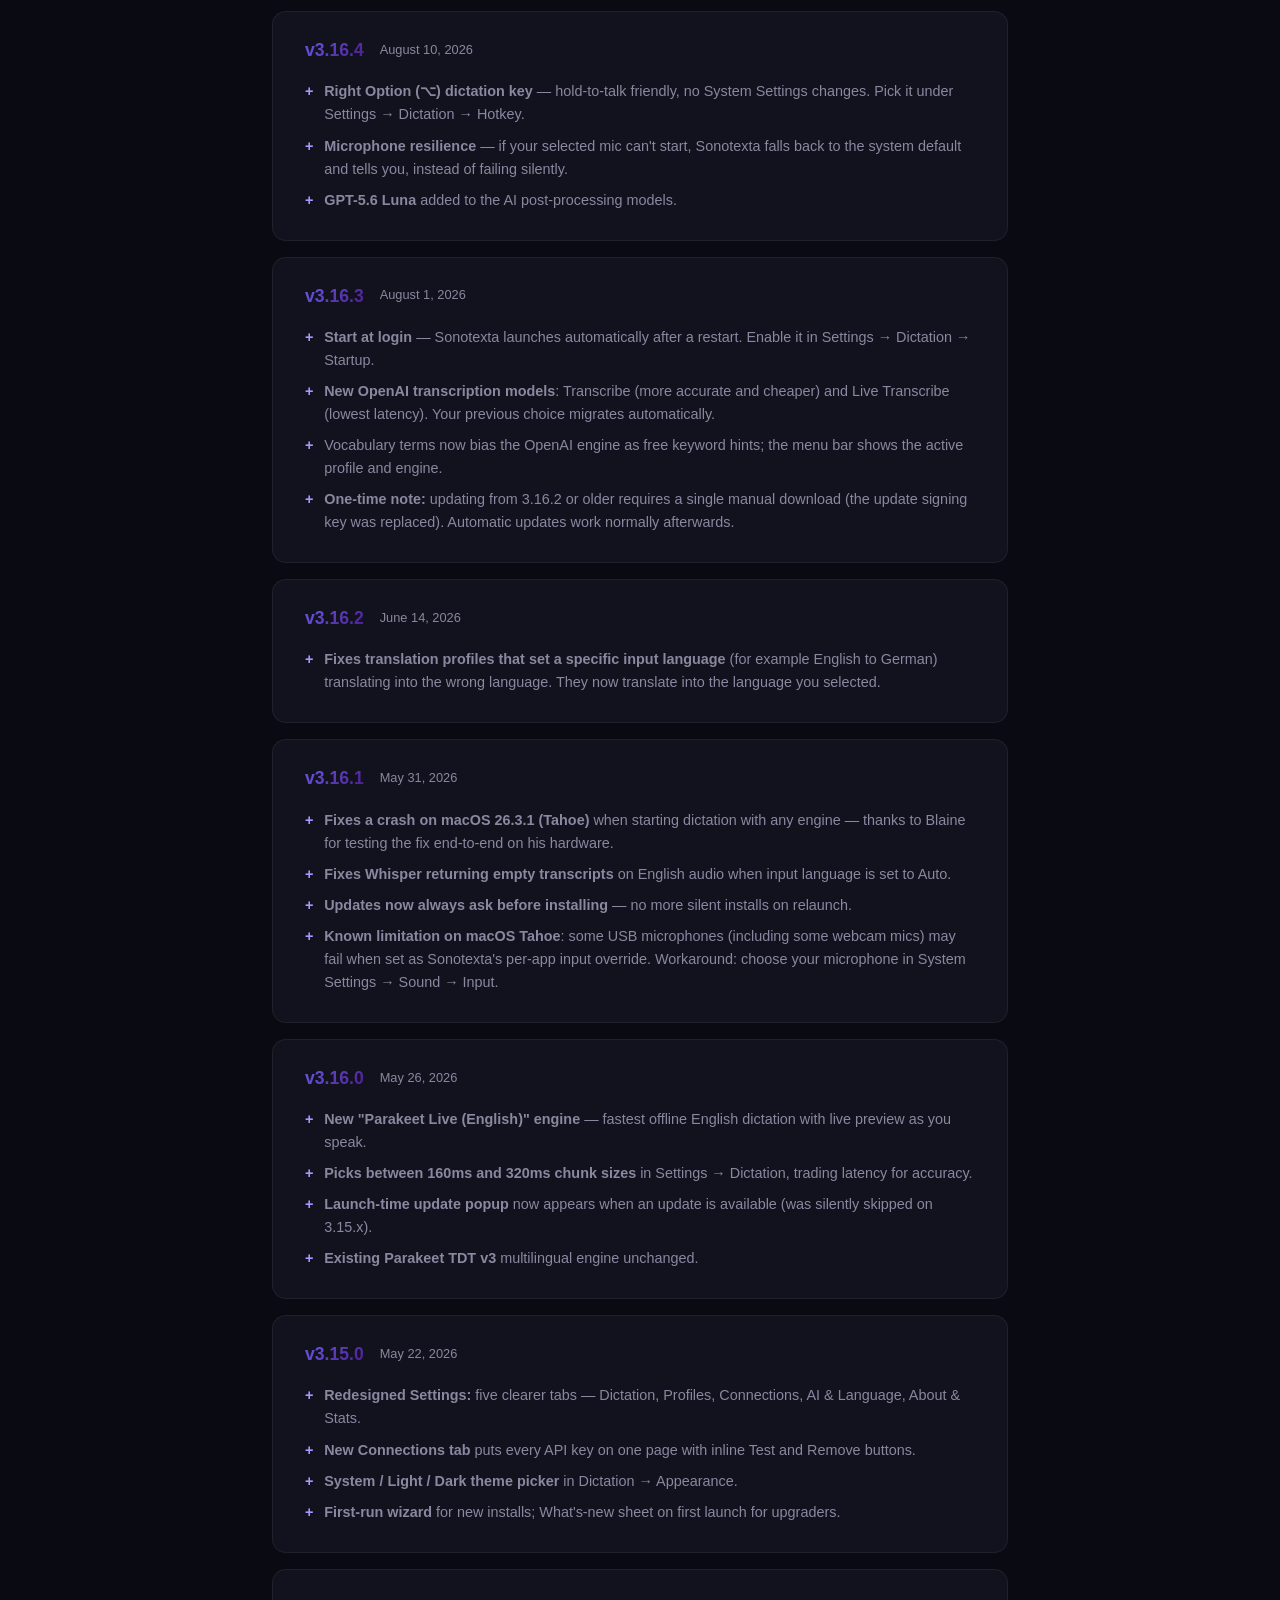
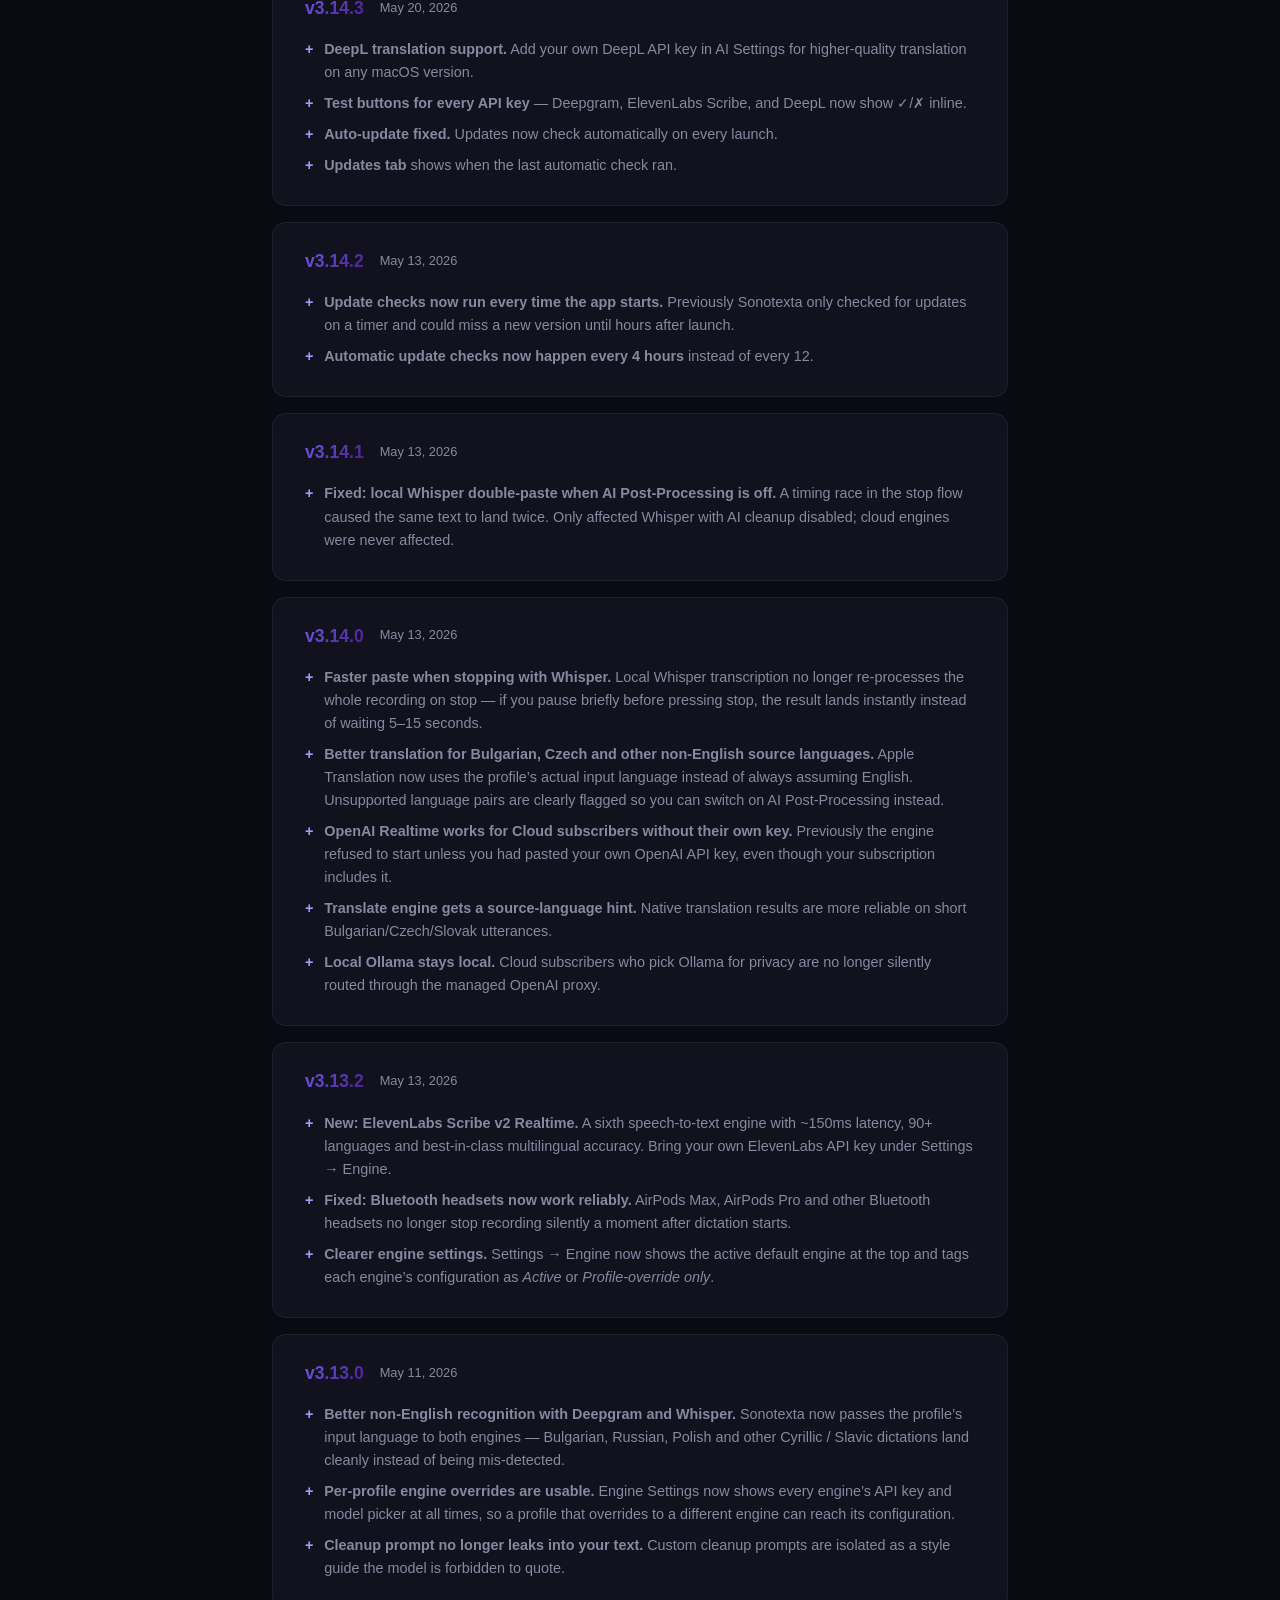
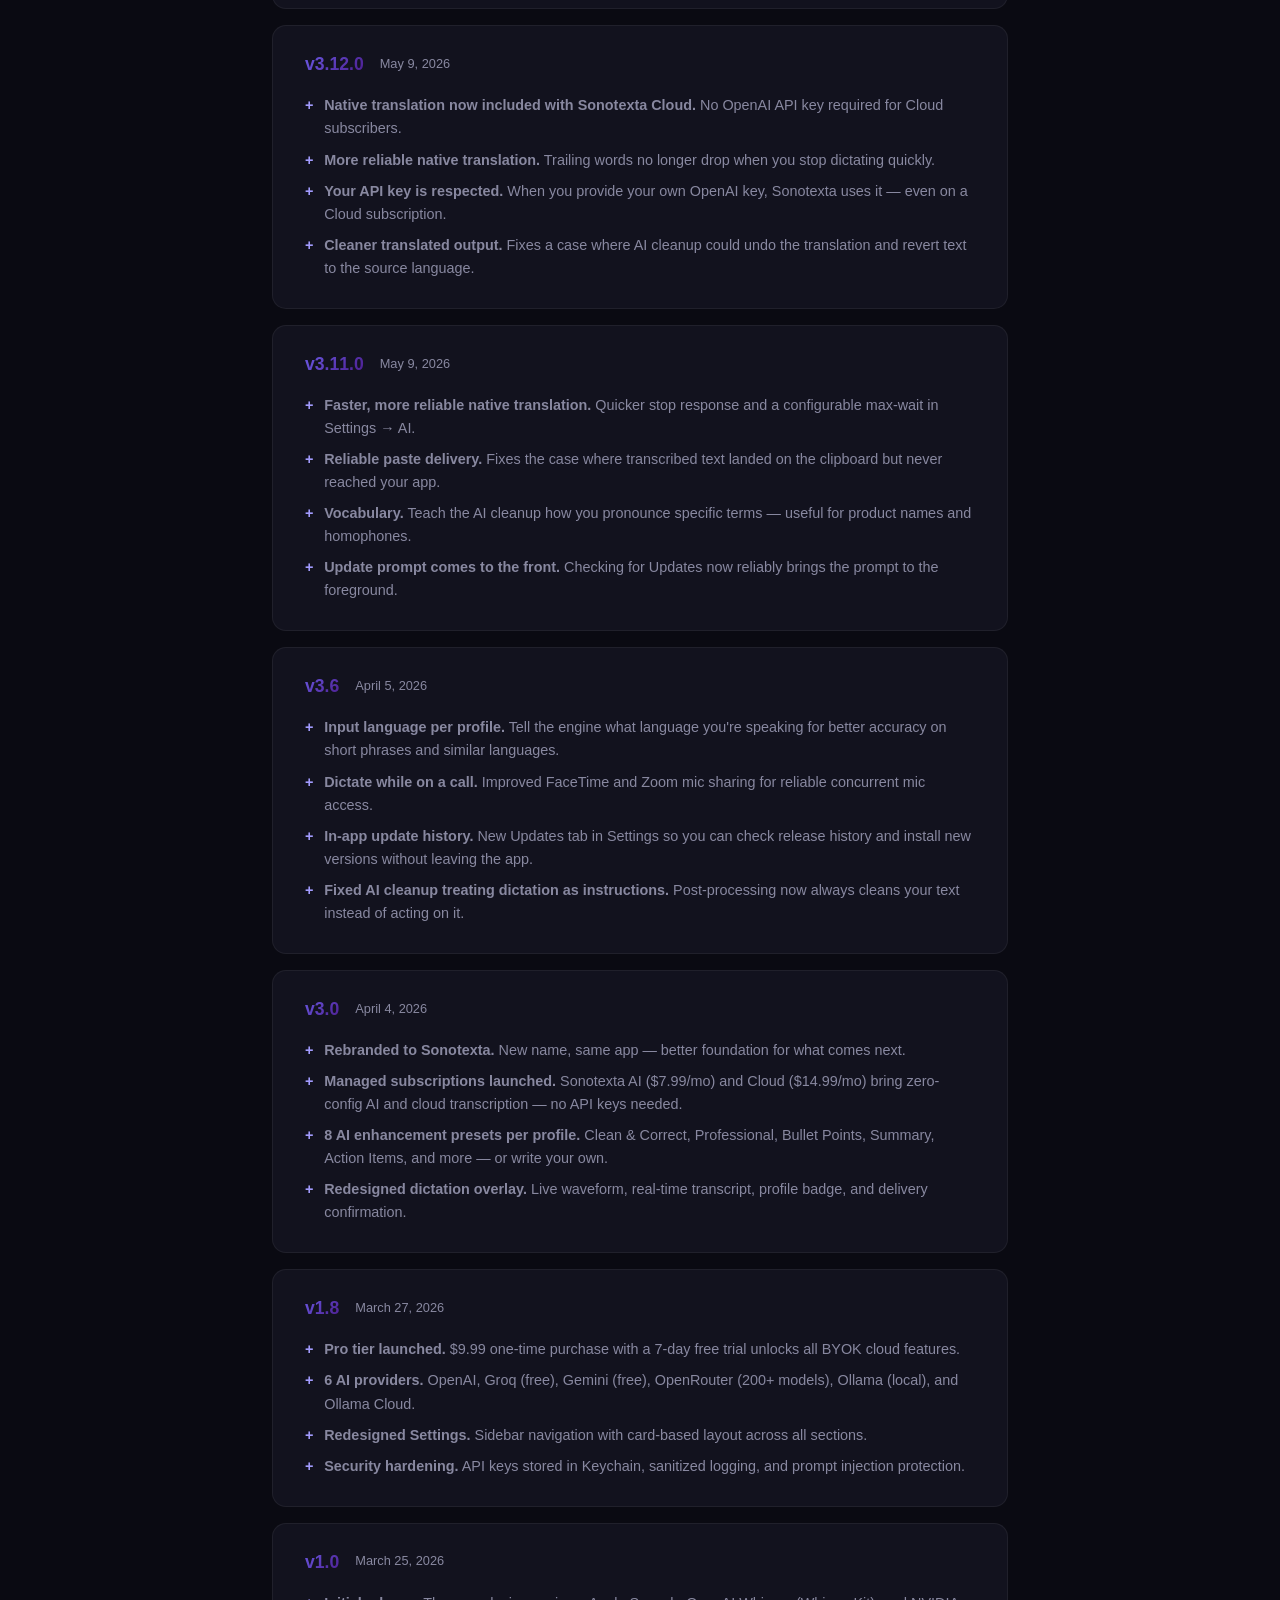
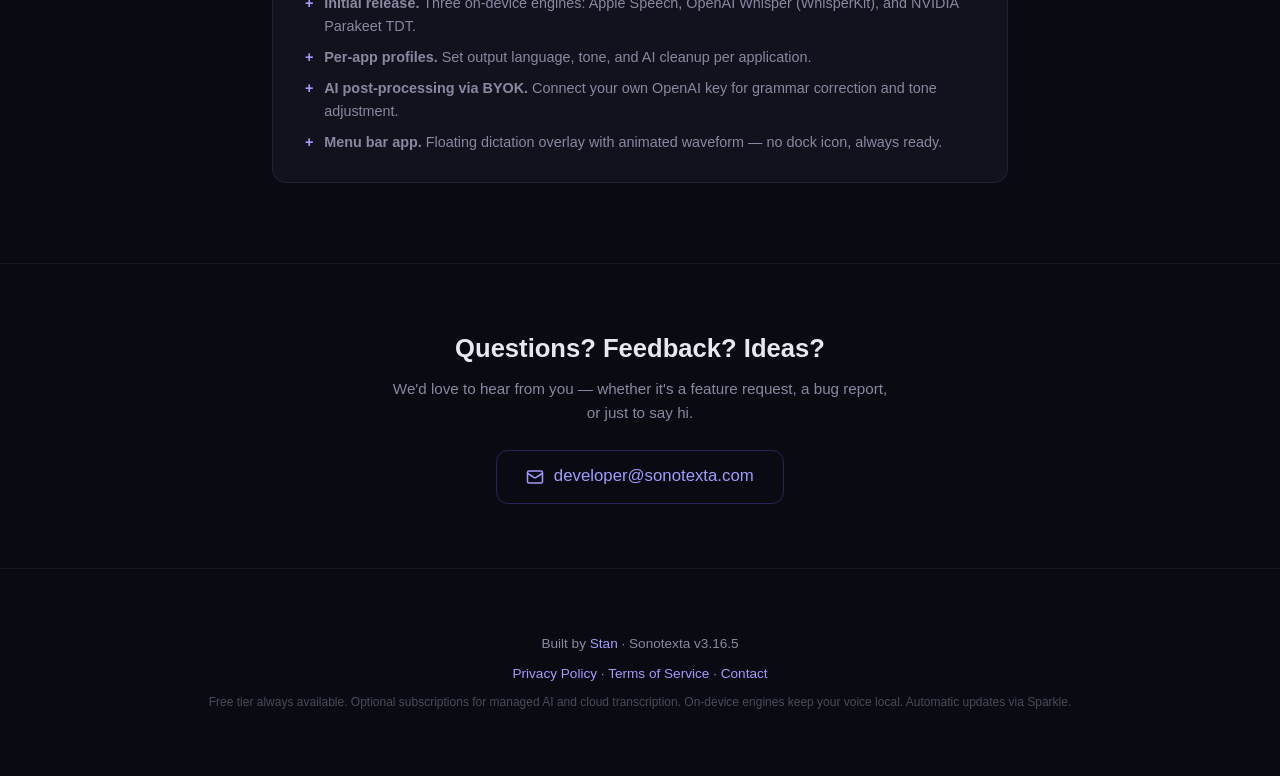
==== commit c0c76ba0: "Update to 3.16.5 — multi-shortcuts, warm-up capture, AI cleanup fixes Co-Authored-By: Claude Fable 5" ====
--- a/index.html
+++ b/index.html
@@ -759,7 +759,7 @@
             </svg>
             Download for macOS
         </a>
-        <p class="version-info">v3.16.4 &middot; Free download &middot; 7 MB</p>
+        <p class="version-info">v3.16.5 &middot; Free download &middot; 7 MB</p>
         <p class="requirements">Requires macOS 15.0 or later &middot; Apple Silicon</p>
     </div>
 </section>
@@ -997,9 +997,21 @@
 
     <div class="release">
         <div class="release-header">
+            <span class="release-version">v3.16.5</span>
+            <span class="release-date">August 12, 2026</span>
+            <span class="release-tag">Latest</span>
+        </div>
+        <ul>
+            <li><strong>Multiple dictation shortcuts</strong> — bind several keys, each activating its own profile and mode (toggle or hold-to-talk). One key for quick snippets, another for long-form dictation with AI formatting.</li>
+            <li><strong>No more lost first words</strong> — audio is captured while a local model is still loading and transcribed once it's ready.</li>
+            <li><strong>AI cleanup fixed on every engine</strong> — two silent failures resolved (long custom presets were truncated; GPT-5.6 Luna rejected requests). Presets now visibly apply.</li>
+        </ul>
+    </div>
+
+    <div class="release">
+        <div class="release-header">
             <span class="release-version">v3.16.4</span>
             <span class="release-date">August 10, 2026</span>
-            <span class="release-tag">Latest</span>
         </div>
         <ul>
             <li><strong>Right Option (⌥) dictation key</strong> — hold-to-talk friendly, no System Settings changes. Pick it under Settings → Dictation → Hotkey.</li>
@@ -1236,7 +1248,7 @@
 </section>
 
 <footer>
-    <p>Built by <a href="https://sonotexta.com">Stan</a> &middot; Sonotexta v3.16.4</p>
+    <p>Built by <a href="https://sonotexta.com">Stan</a> &middot; Sonotexta v3.16.5</p>
     <p style="margin-top: 0.5rem;"><a href="privacy.html">Privacy Policy</a> &middot; <a href="terms.html">Terms of Service</a> &middot; <a href="mailto:developer@sonotexta.com">Contact</a></p>
     <p style="margin-top: 0.5rem; font-size: 0.75rem; opacity: 0.5;">Free tier always available. Optional subscriptions for managed AI and cloud transcription. On-device engines keep your voice local. Automatic updates via Sparkle.</p>
 </footer>
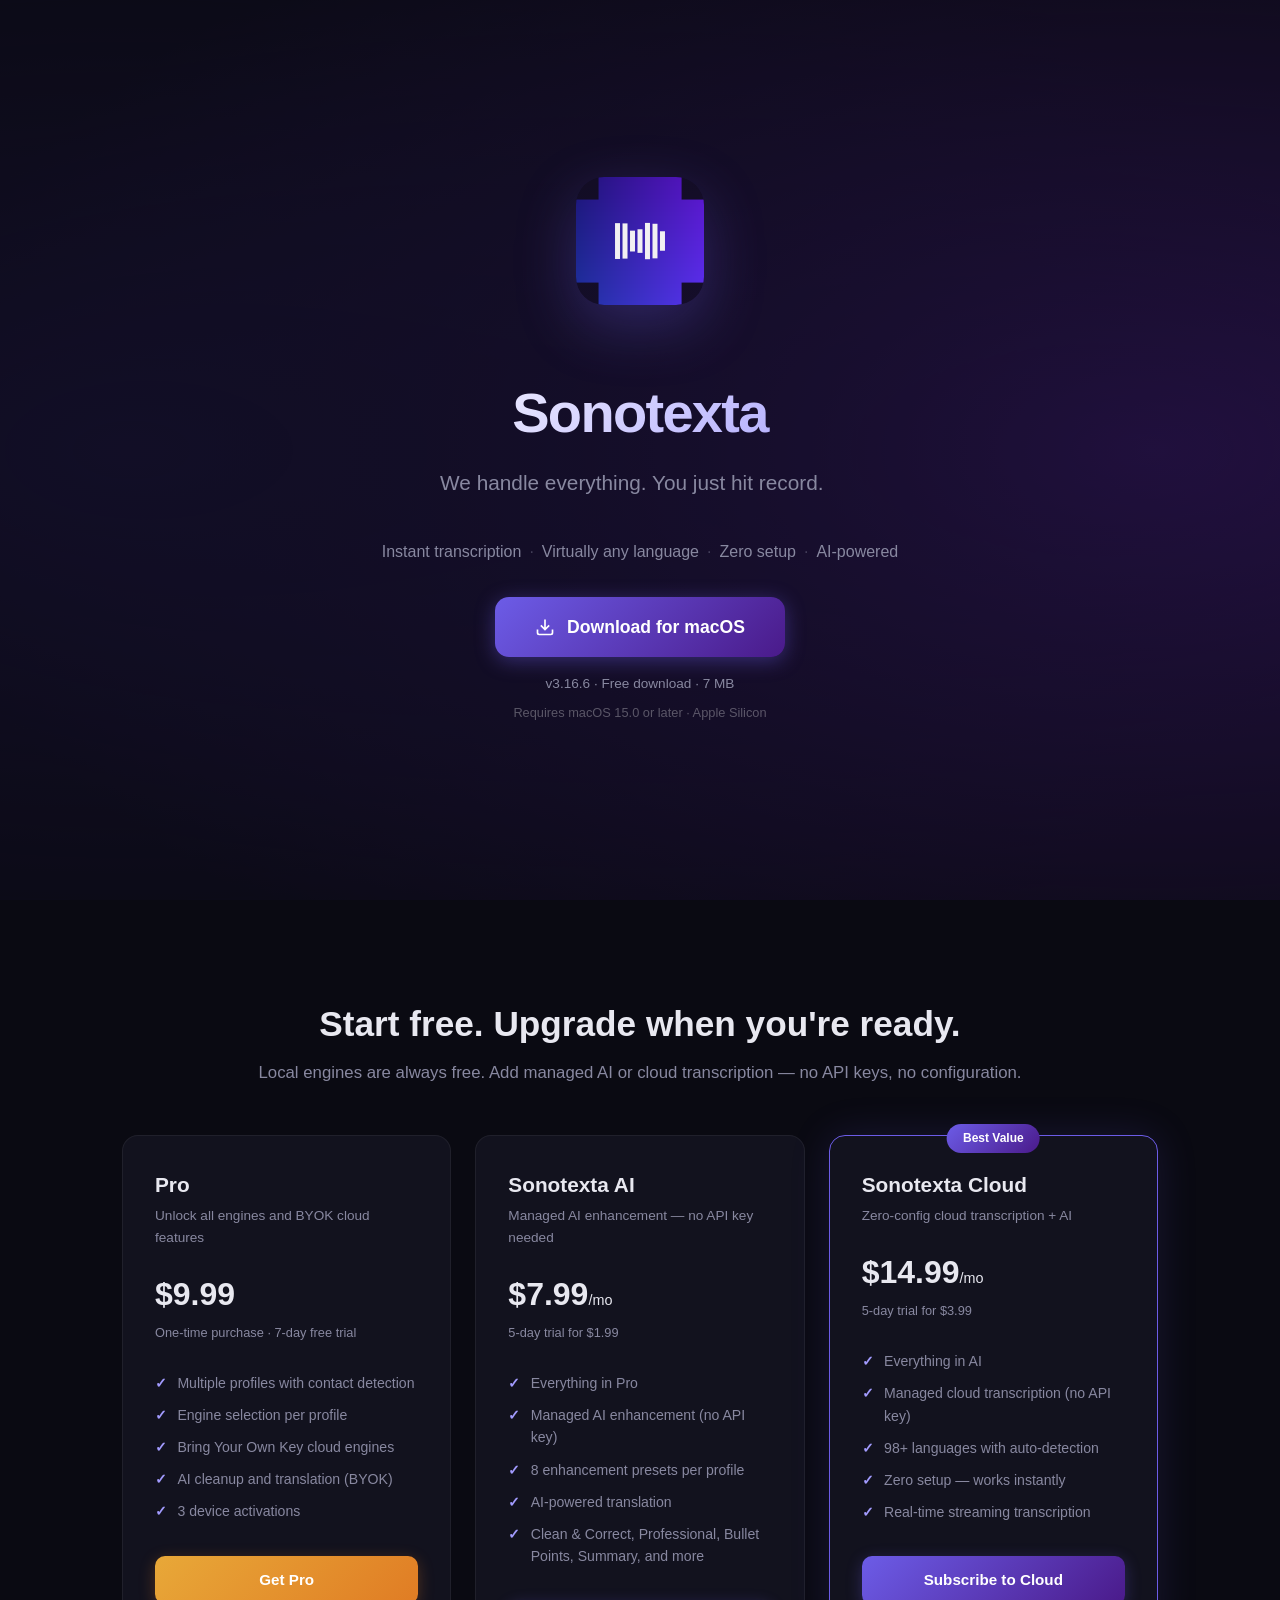
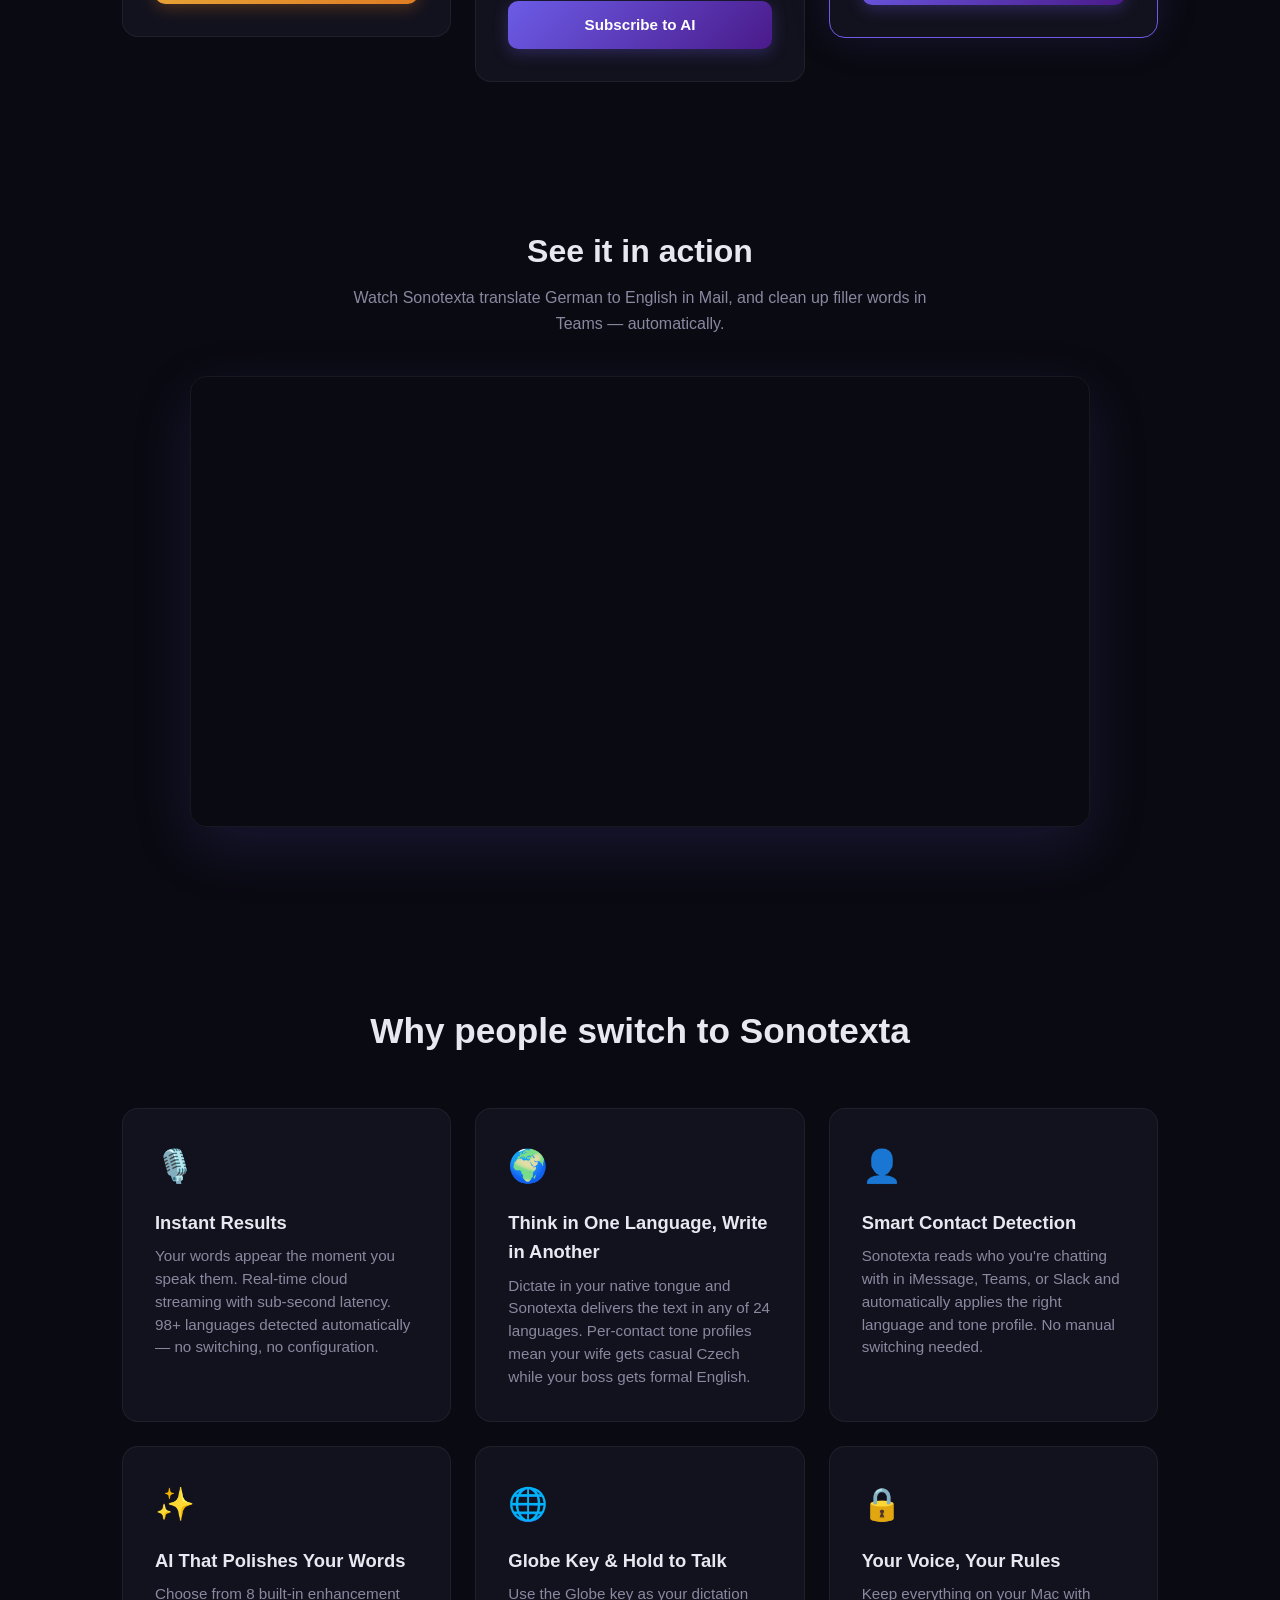
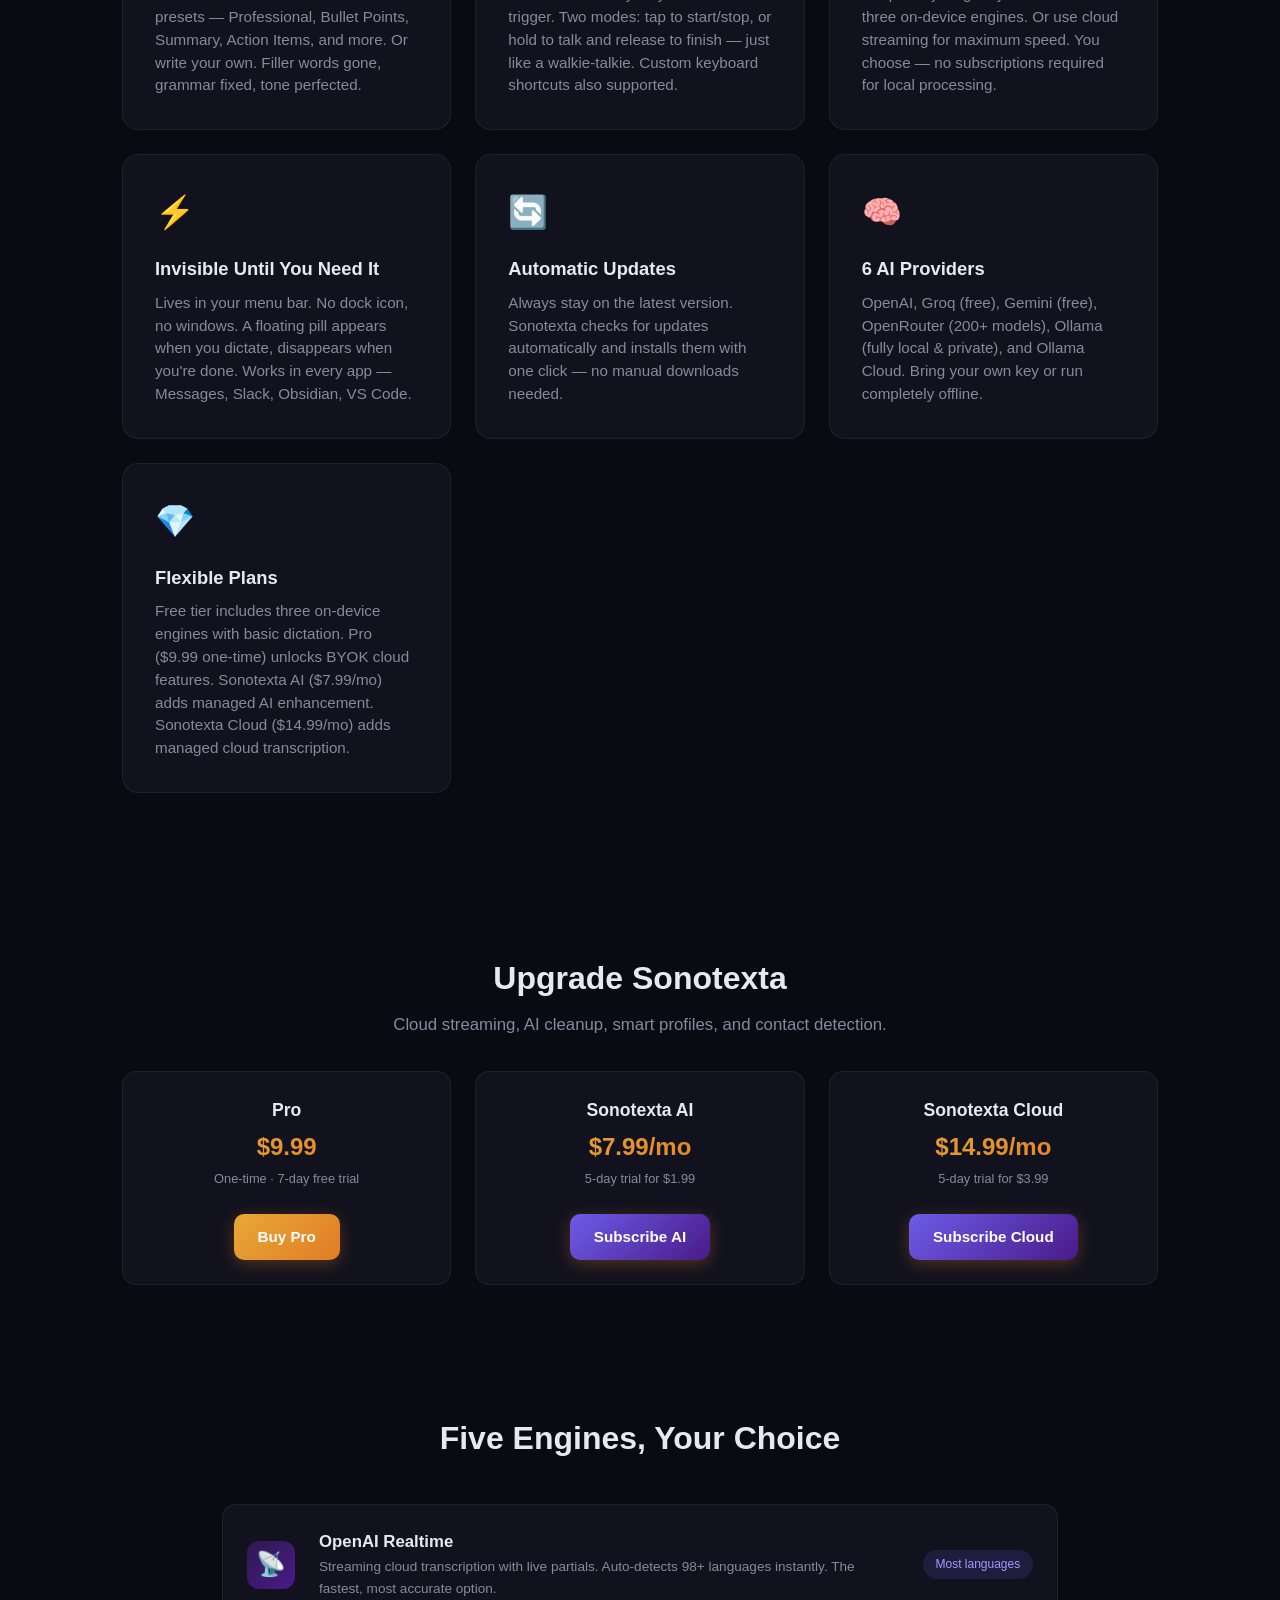
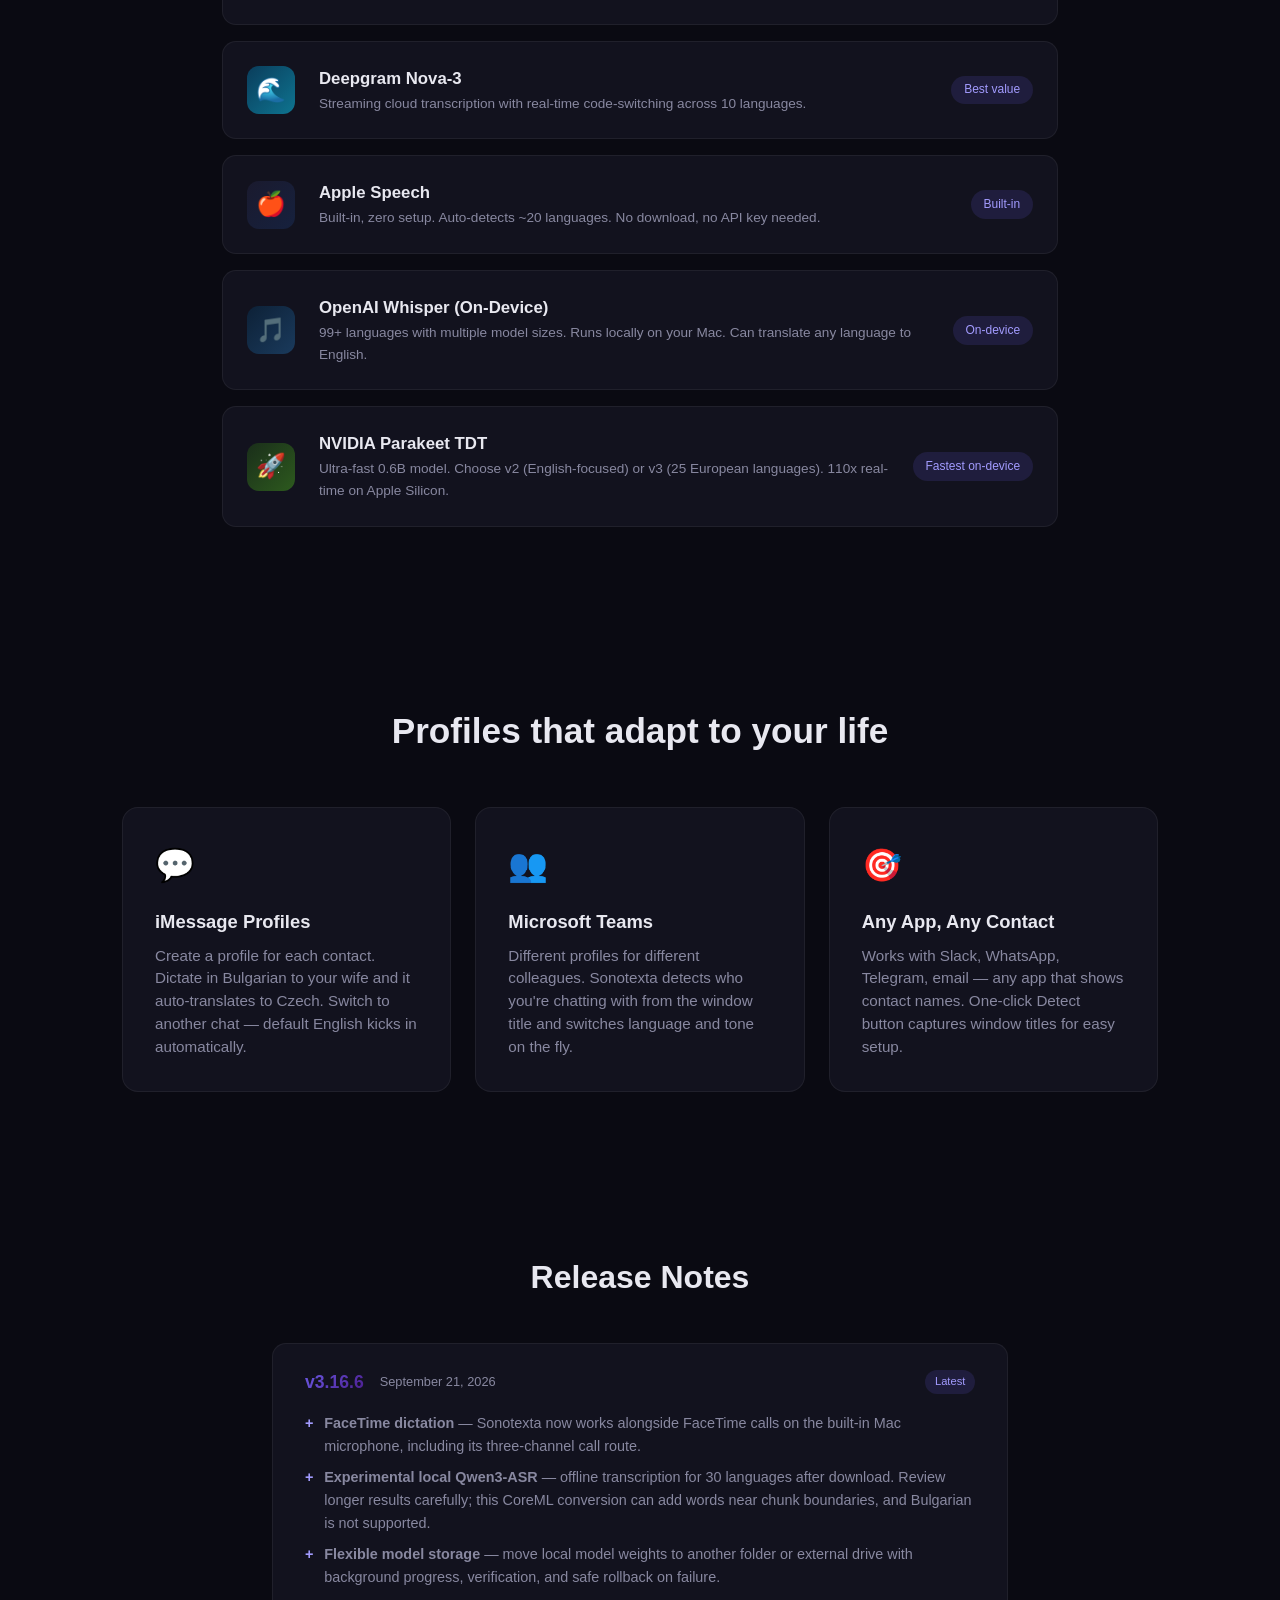
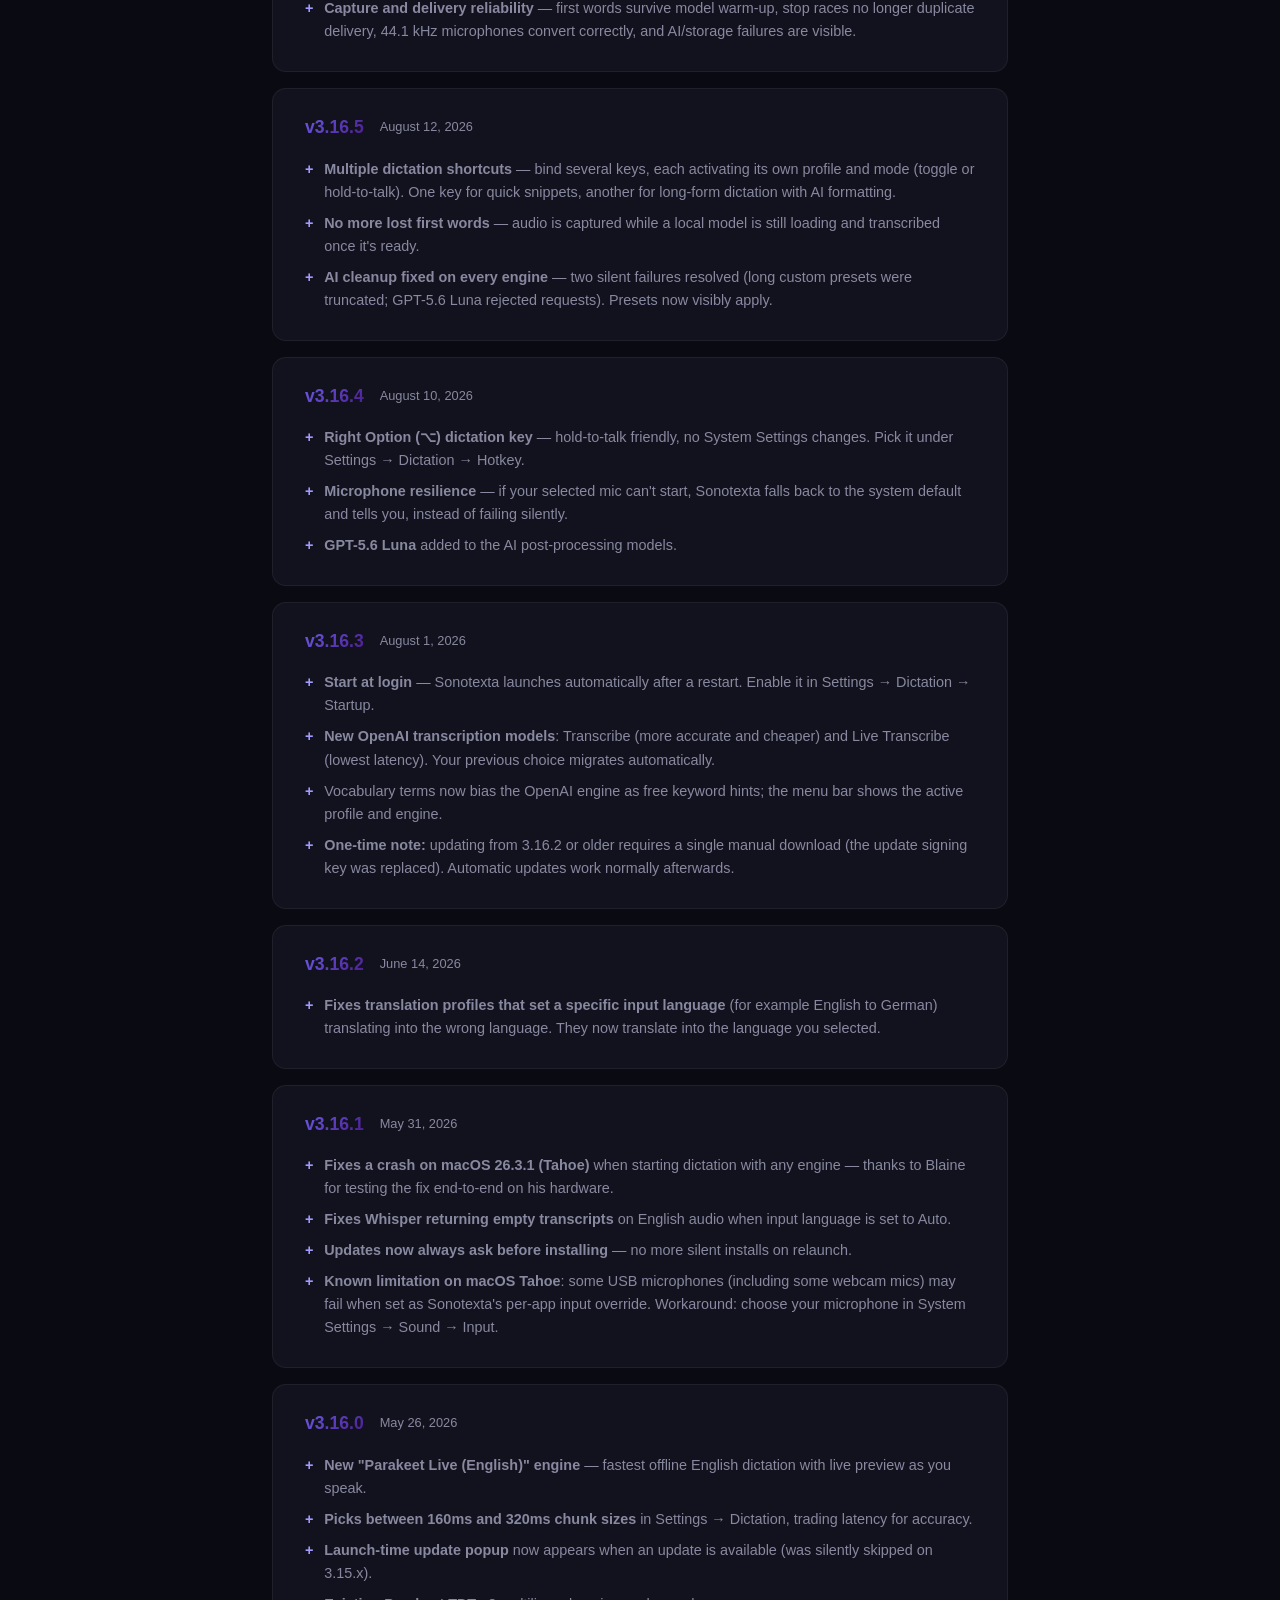
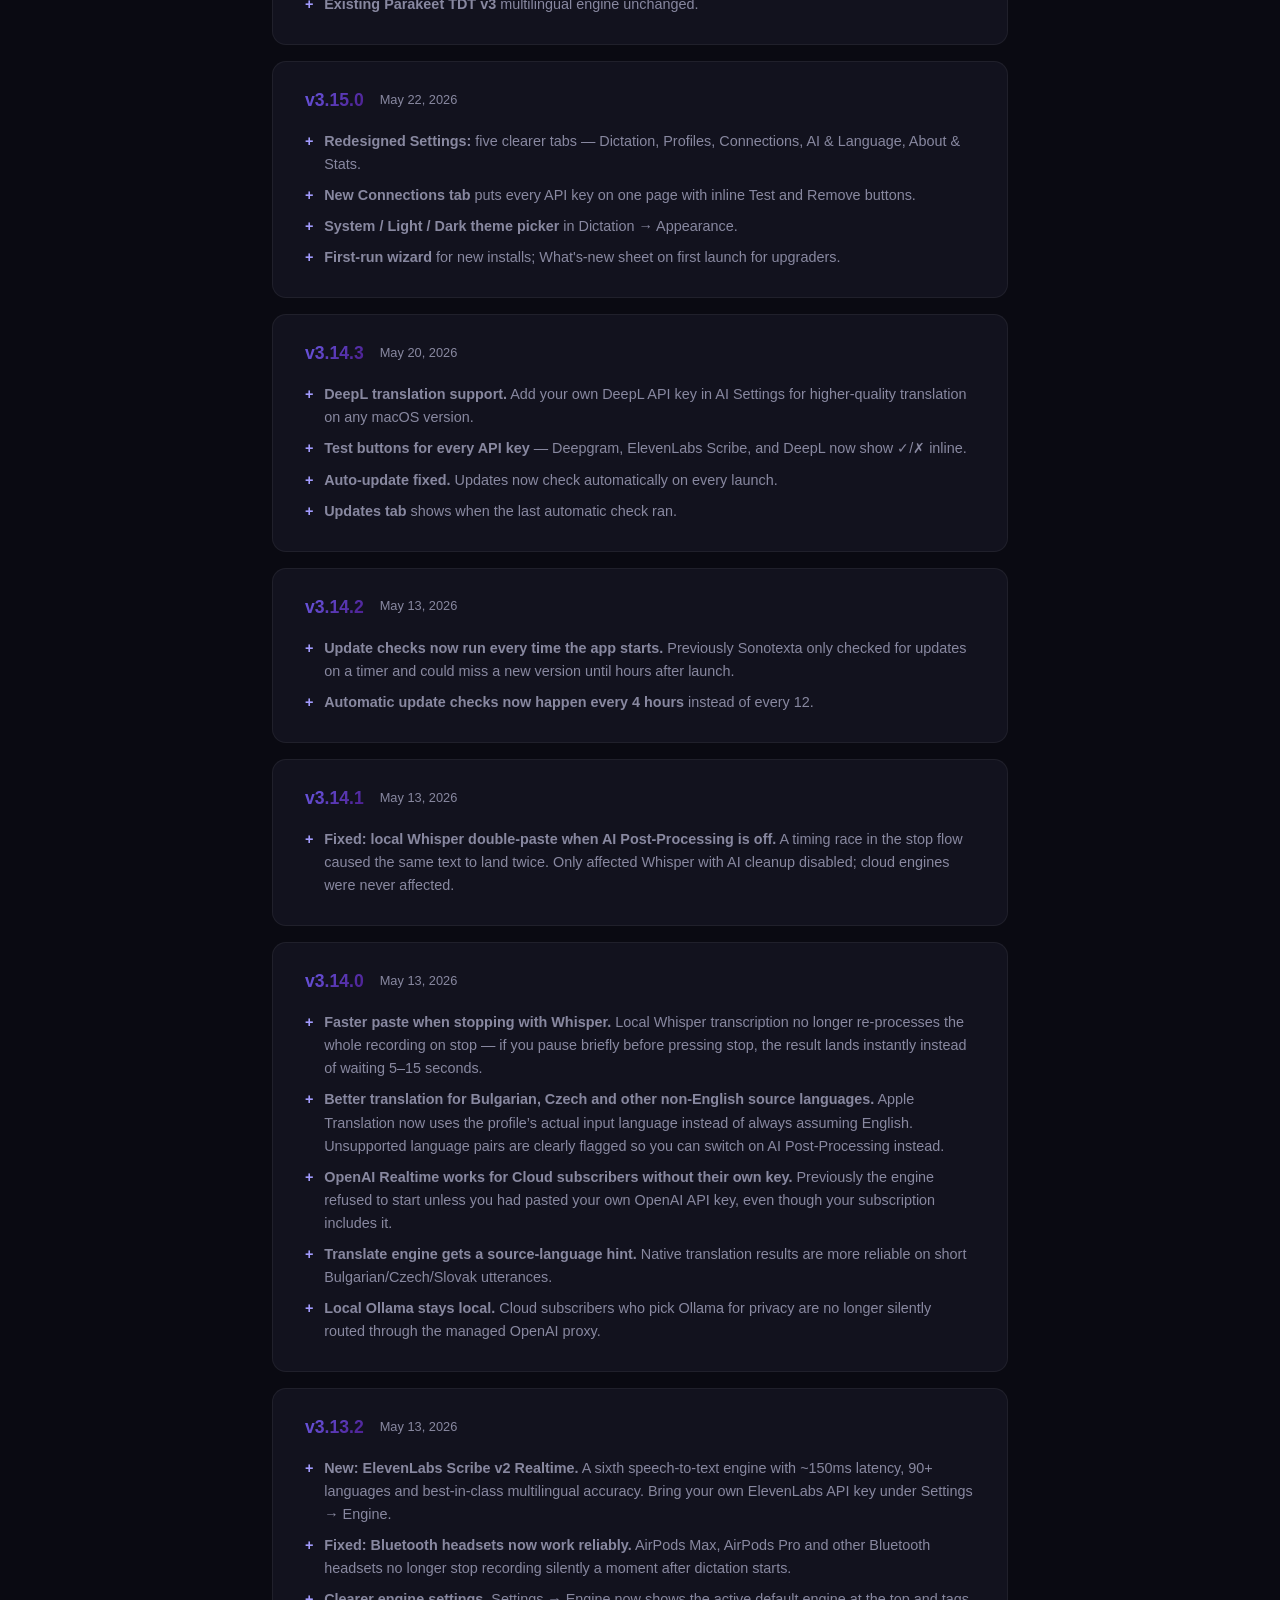
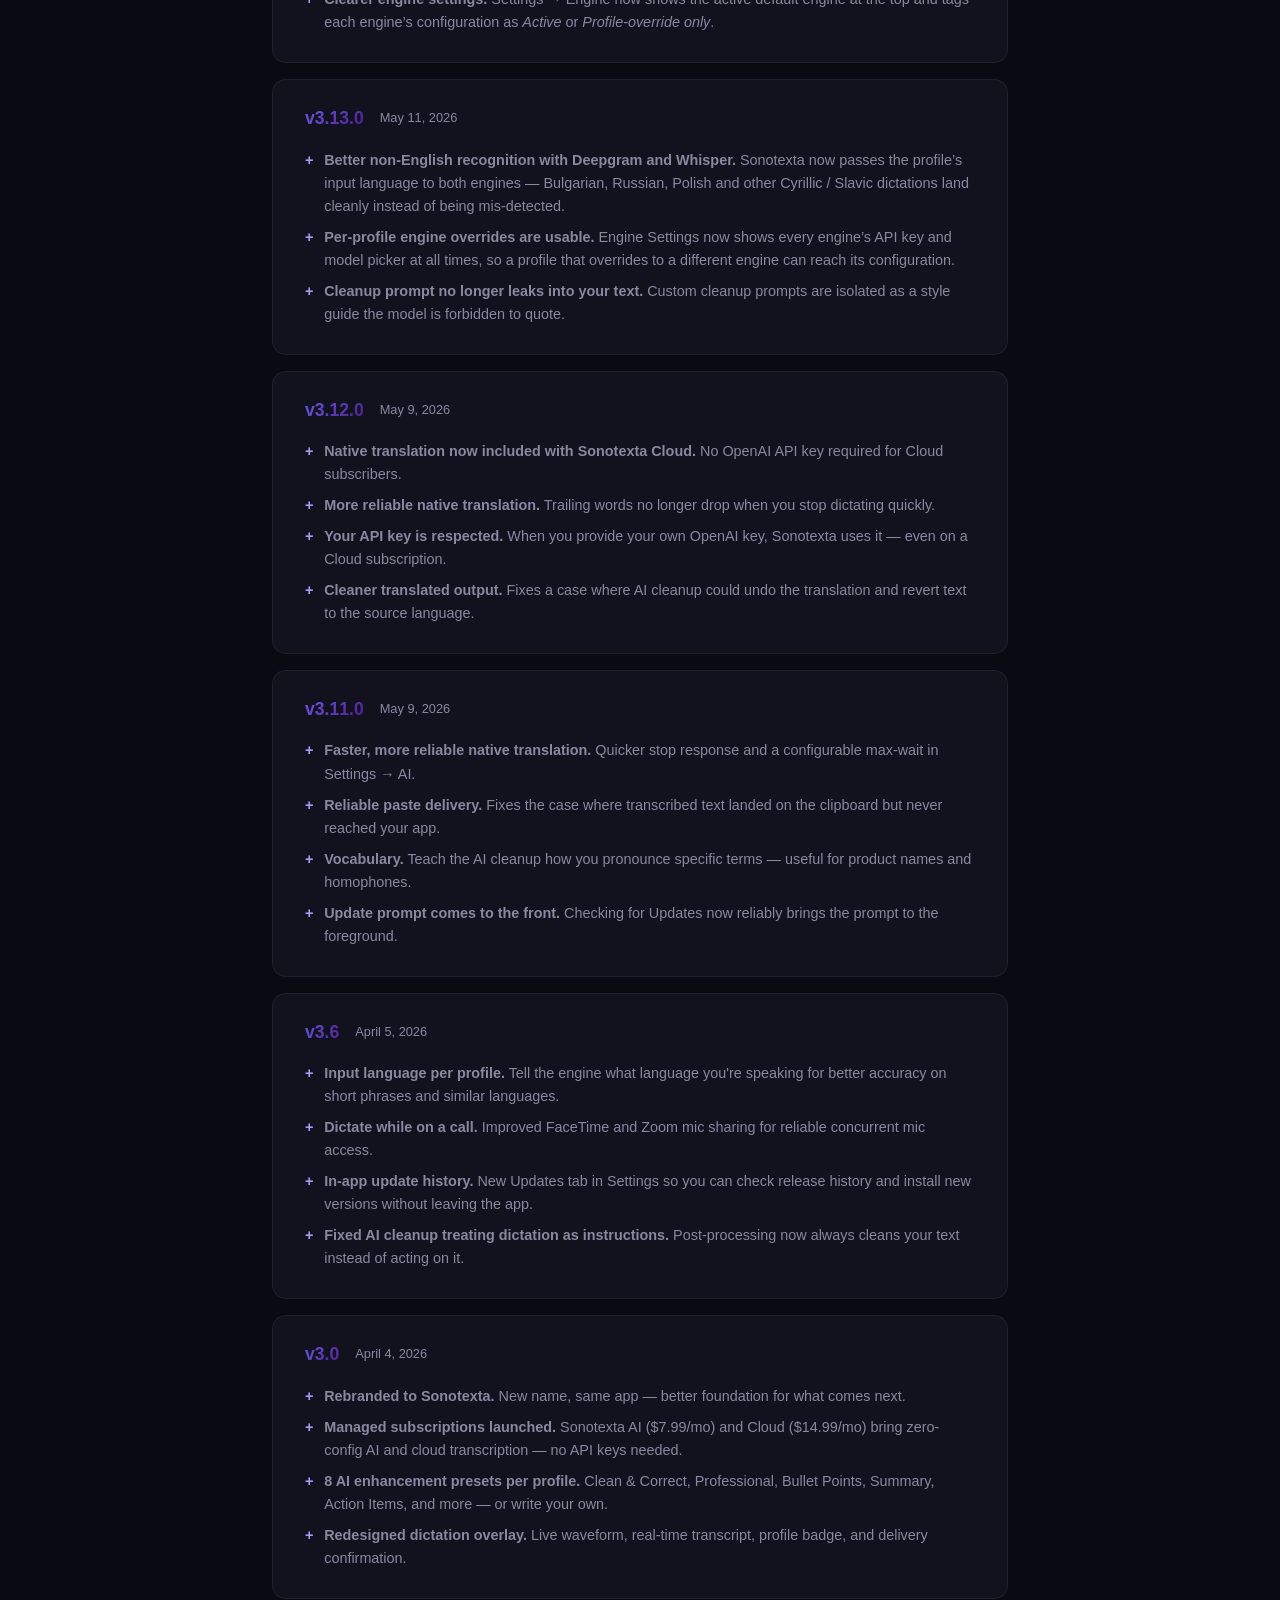
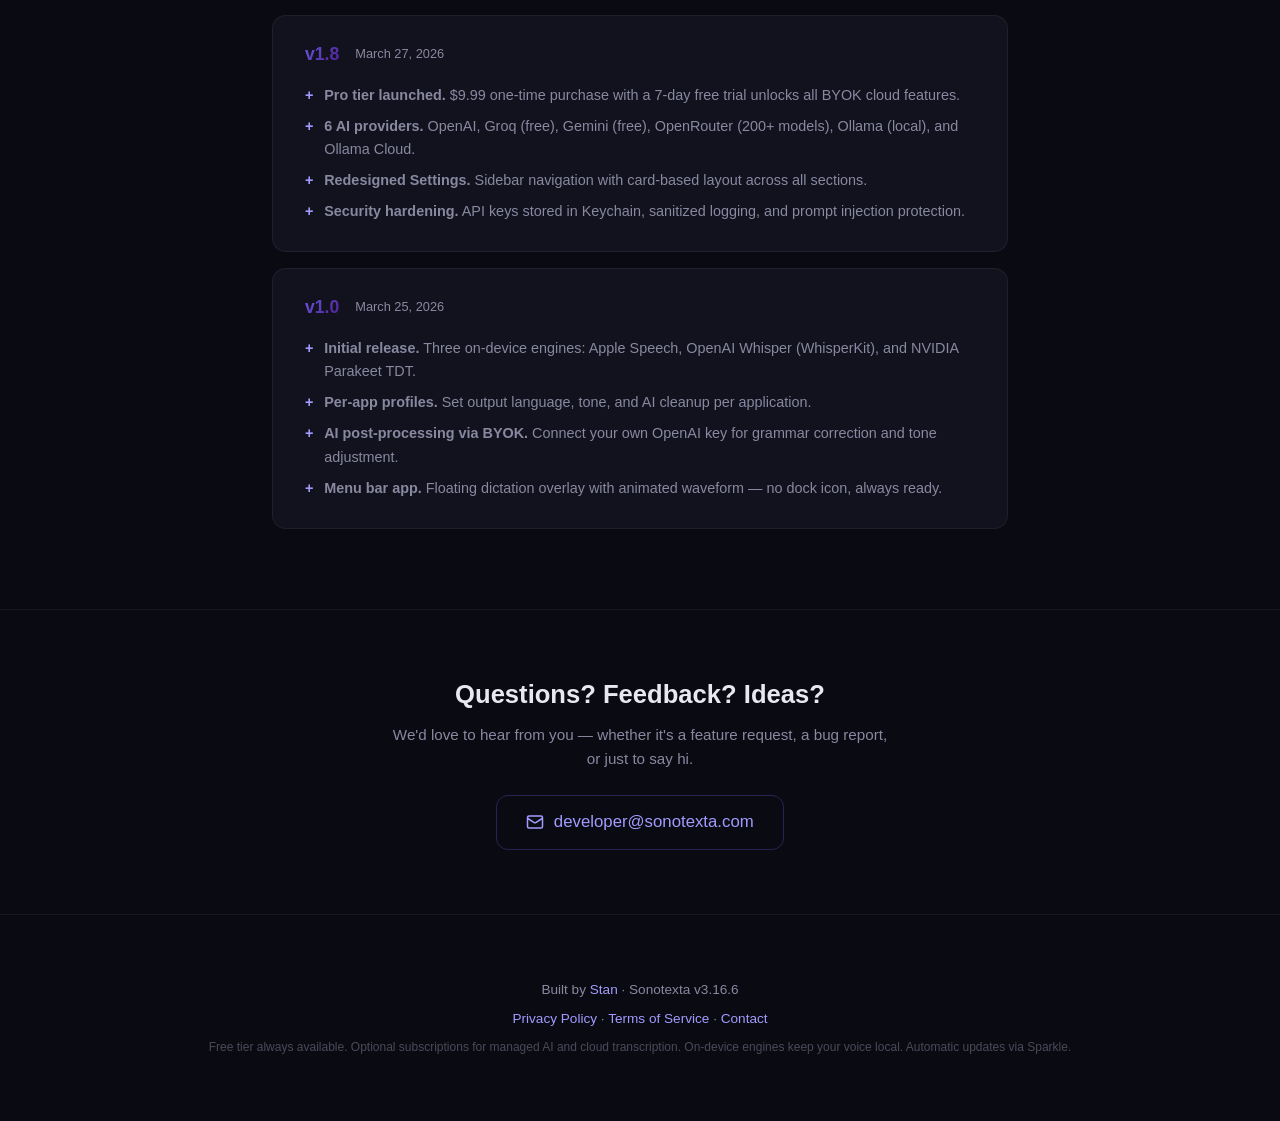
==== commit fcd04ab2: "[release] Publish Sonotexta 3.16.6" ====
--- a/index.html
+++ b/index.html
@@ -759,7 +759,7 @@
             </svg>
             Download for macOS
         </a>
-        <p class="version-info">v3.16.5 &middot; Free download &middot; 7 MB</p>
+        <p class="version-info">v3.16.6 &middot; Free download &middot; 7 MB</p>
         <p class="requirements">Requires macOS 15.0 or later &middot; Apple Silicon</p>
     </div>
 </section>
@@ -997,9 +997,22 @@
 
     <div class="release">
         <div class="release-header">
+            <span class="release-version">v3.16.6</span>
+            <span class="release-date">September 21, 2026</span>
+            <span class="release-tag">Latest</span>
+        </div>
+        <ul>
+            <li><strong>FaceTime dictation</strong> — Sonotexta now works alongside FaceTime calls on the built-in Mac microphone, including its three-channel call route.</li>
+            <li><strong>Experimental local Qwen3-ASR</strong> — offline transcription for 30 languages after download. Review longer results carefully; this CoreML conversion can add words near chunk boundaries, and Bulgarian is not supported.</li>
+            <li><strong>Flexible model storage</strong> — move local model weights to another folder or external drive with background progress, verification, and safe rollback on failure.</li>
+            <li><strong>Capture and delivery reliability</strong> — first words survive model warm-up, stop races no longer duplicate delivery, 44.1 kHz microphones convert correctly, and AI/storage failures are visible.</li>
+        </ul>
+    </div>
+
+    <div class="release">
+        <div class="release-header">
             <span class="release-version">v3.16.5</span>
             <span class="release-date">August 12, 2026</span>
-            <span class="release-tag">Latest</span>
         </div>
         <ul>
             <li><strong>Multiple dictation shortcuts</strong> — bind several keys, each activating its own profile and mode (toggle or hold-to-talk). One key for quick snippets, another for long-form dictation with AI formatting.</li>
@@ -1248,7 +1261,7 @@
 </section>
 
 <footer>
-    <p>Built by <a href="https://sonotexta.com">Stan</a> &middot; Sonotexta v3.16.5</p>
+    <p>Built by <a href="https://sonotexta.com">Stan</a> &middot; Sonotexta v3.16.6</p>
     <p style="margin-top: 0.5rem;"><a href="privacy.html">Privacy Policy</a> &middot; <a href="terms.html">Terms of Service</a> &middot; <a href="mailto:developer@sonotexta.com">Contact</a></p>
     <p style="margin-top: 0.5rem; font-size: 0.75rem; opacity: 0.5;">Free tier always available. Optional subscriptions for managed AI and cloud transcription. On-device engines keep your voice local. Automatic updates via Sparkle.</p>
 </footer>
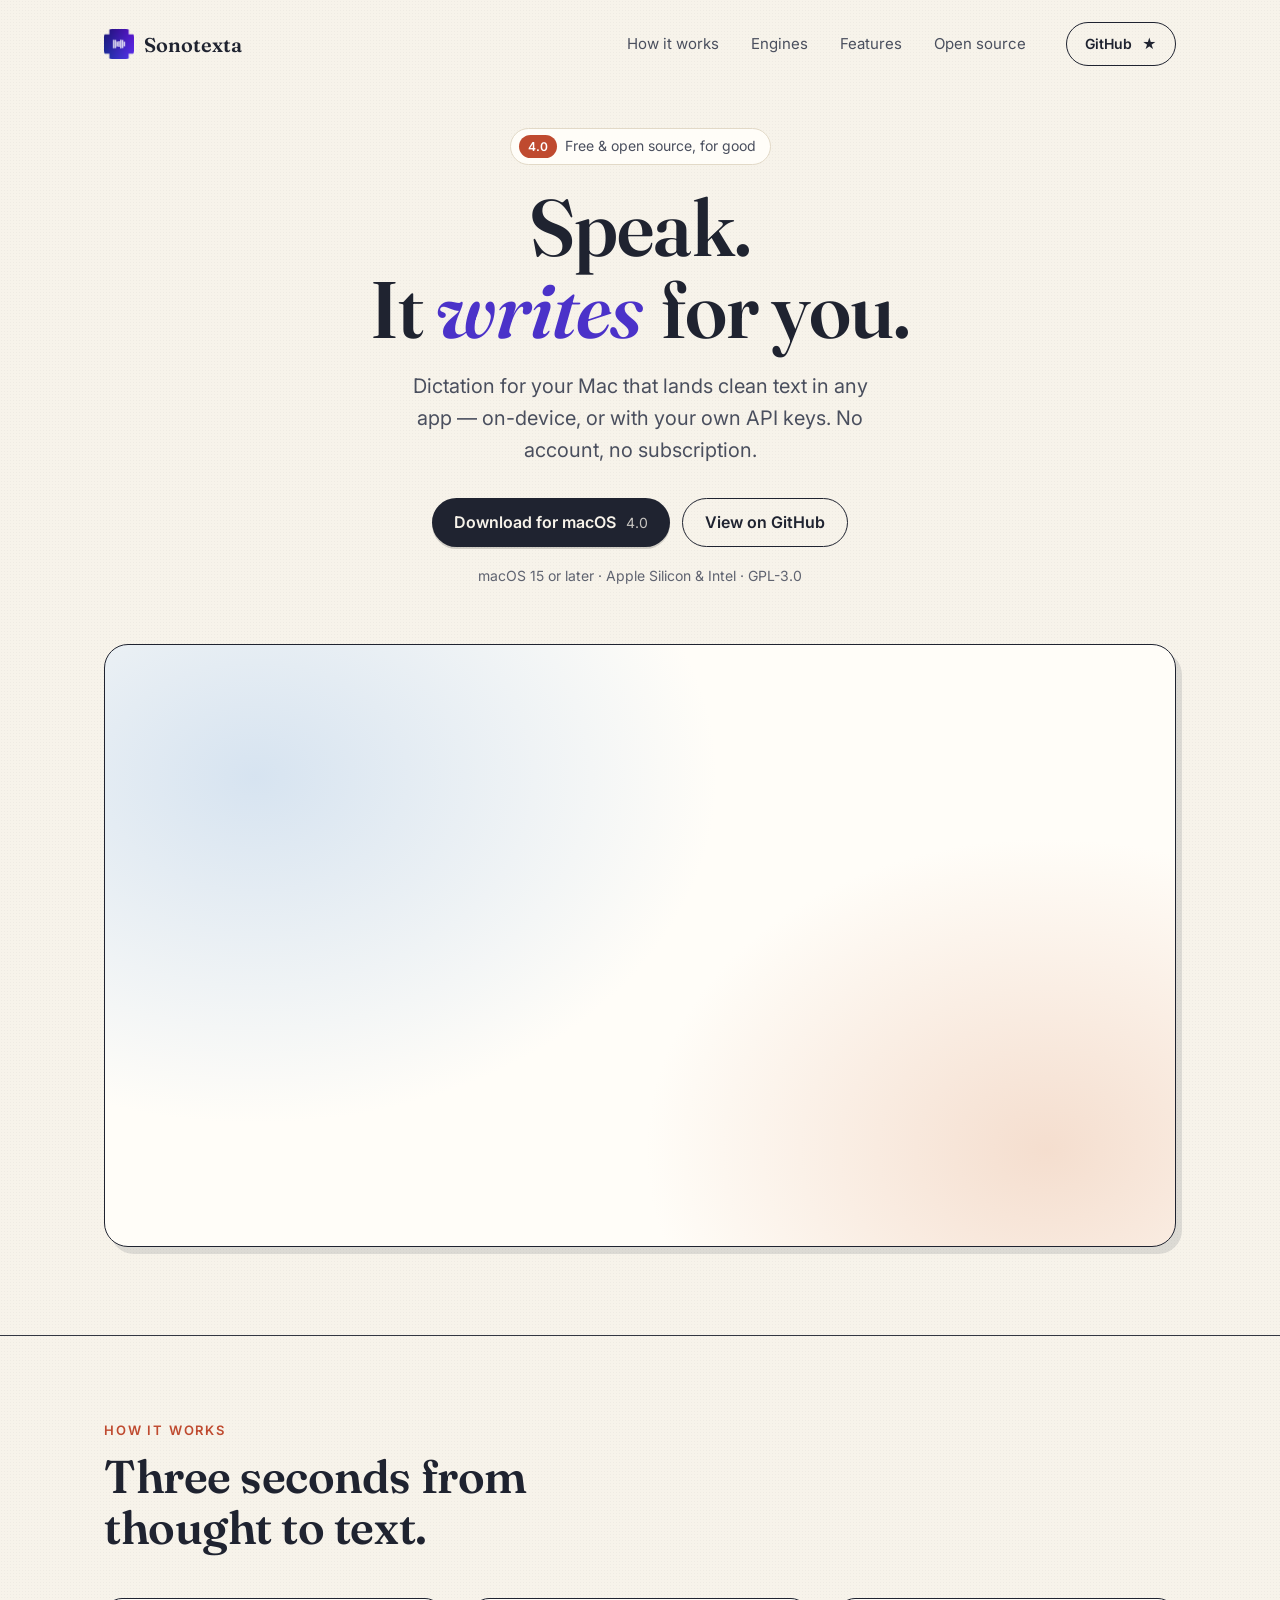
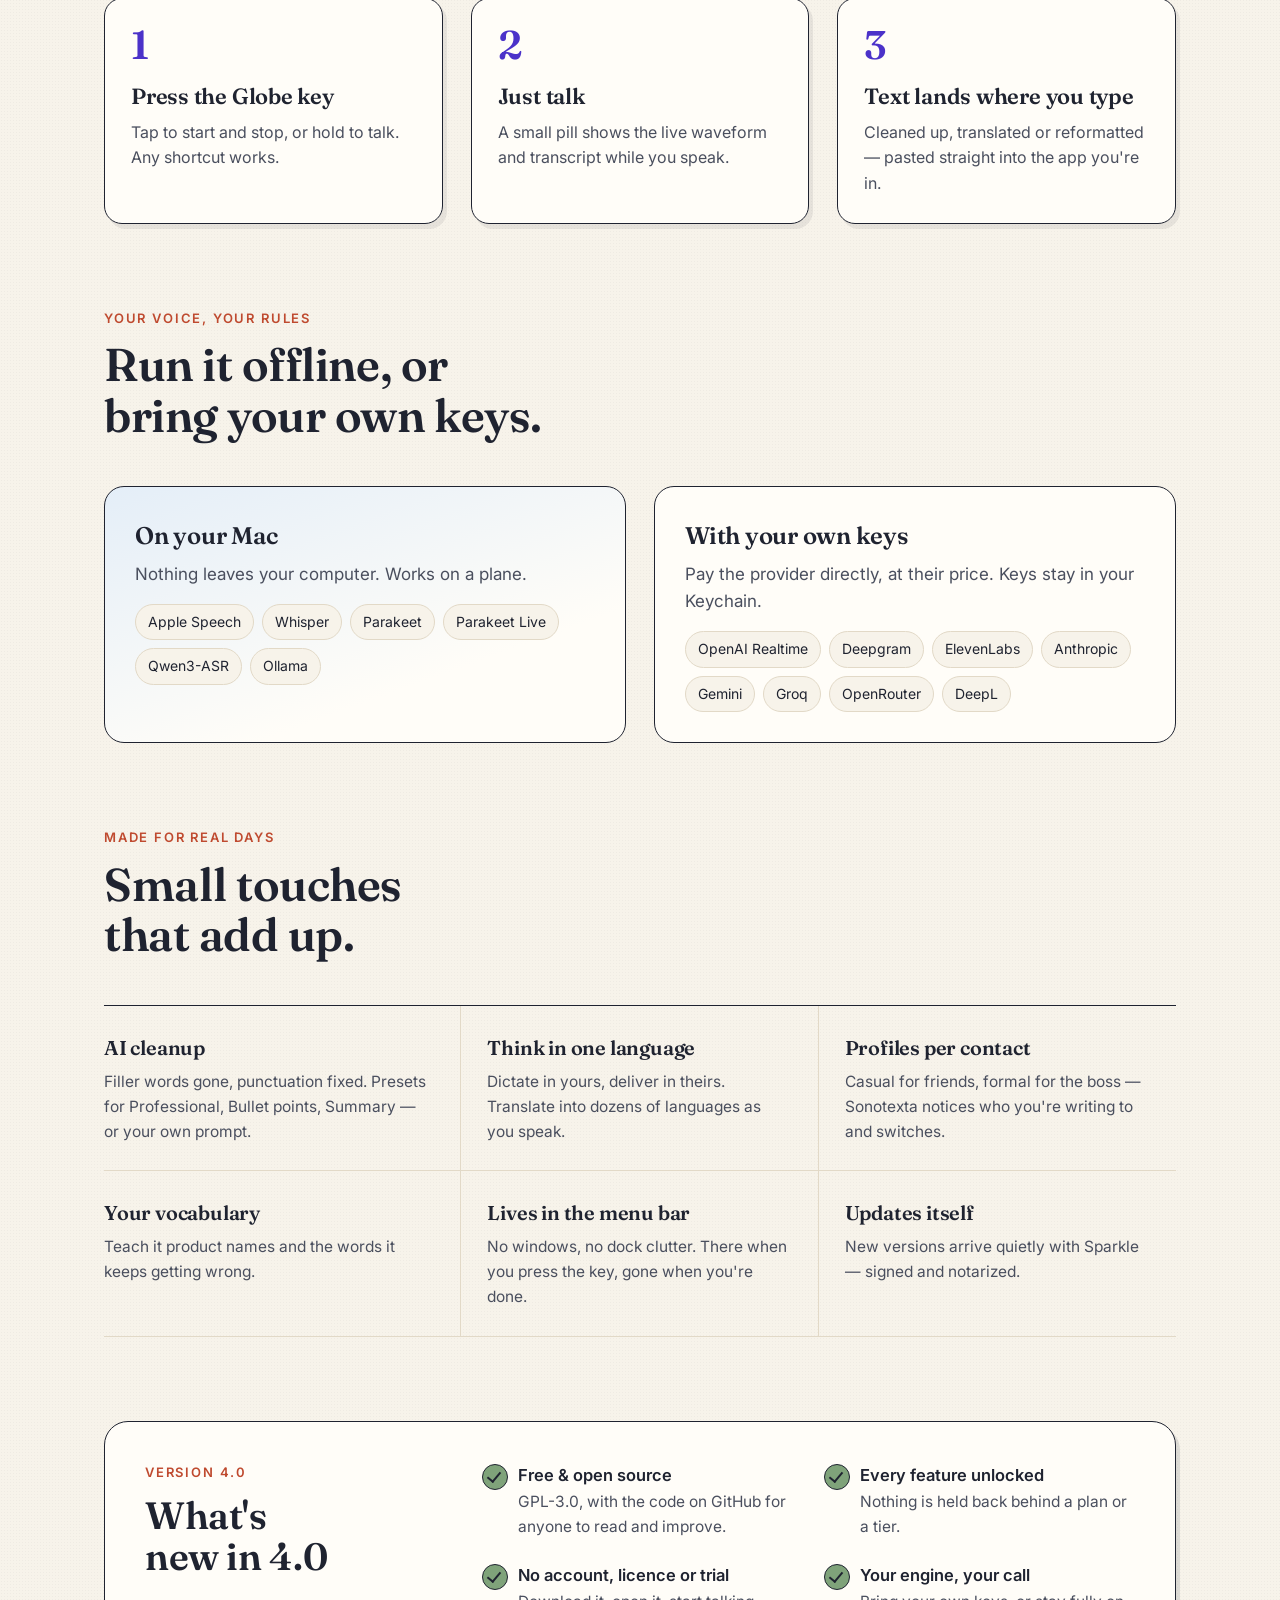
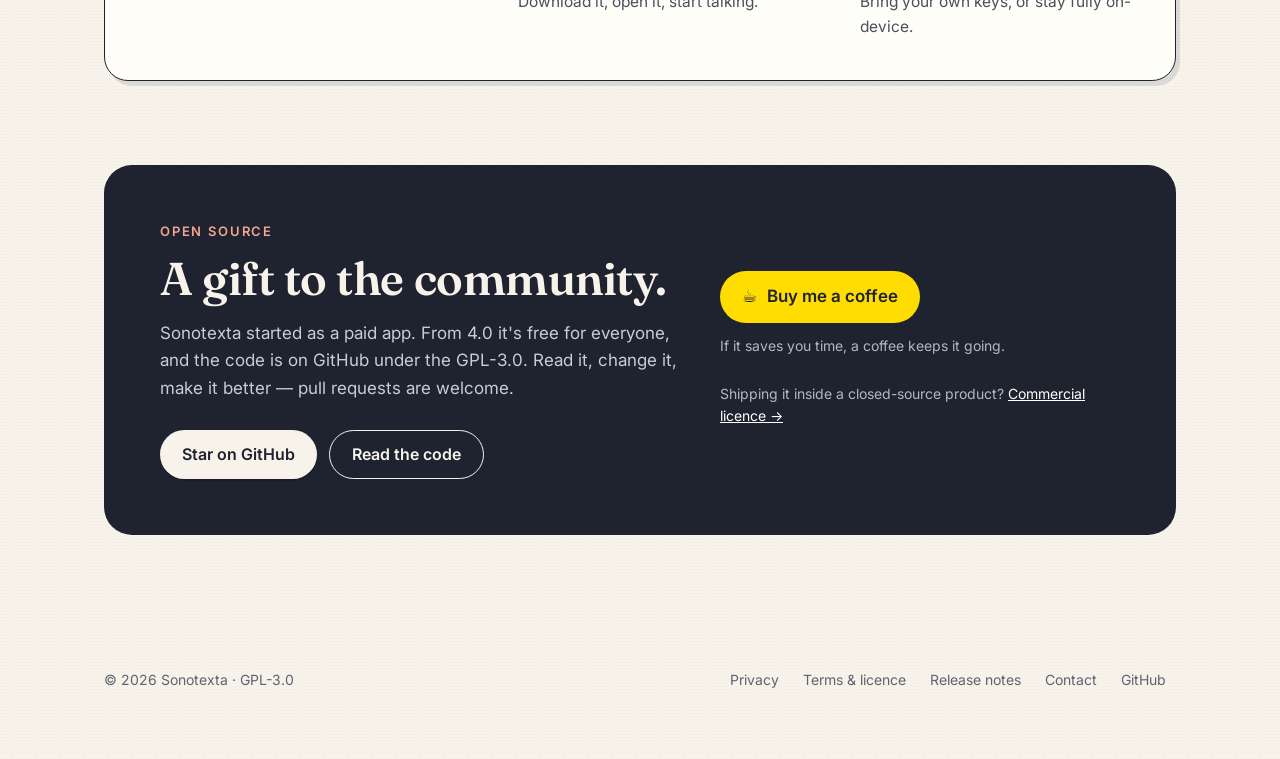
==== commit e4cebb47: "[feat] Redesign home page in the Paper style for 4.0, drop pricing and checkout Free and open source" ====
--- a/index.html
+++ b/index.html
@@ -1,1351 +1,179 @@
-<!DOCTYPE html>
+<!doctype html>
 <html lang="en">
 <head>
-    <meta charset="UTF-8">
-    <meta name="viewport" content="width=device-width, initial-scale=1.0">
-    <title>Sonotexta — Voice to Text for macOS | Instant Dictation in 98+ Languages</title>
-    <meta name="description" content="Turn your voice into clean, polished text in any app. Sonotexta for macOS handles transcription, translation, and AI cleanup — just hit record. 98+ languages, zero setup.">
-    <meta property="og:title" content="Sonotexta — Just Hit Record">
-    <meta property="og:description" content="Instant voice-to-text for macOS. 98+ languages, AI cleanup, real-time streaming. Free download.">
-    <meta property="og:image" content="icon.png">
-    <meta property="og:type" content="website">
-    <meta property="og:url" content="https://stanleyswiss.github.io/voiceflow-updates/">
-    <meta name="twitter:card" content="summary_large_image">
-    <meta name="twitter:title" content="Sonotexta — Just Hit Record">
-    <meta name="twitter:description" content="Instant voice-to-text for macOS. 98+ languages, AI cleanup, real-time streaming.">
-    <meta name="keywords" content="dictation, macOS, voice to text, speech recognition, transcription, multilingual, AI, OpenAI, Whisper, real-time, Apple Silicon">
-    <link rel="canonical" href="https://stanleyswiss.github.io/voiceflow-updates/">
-    <link rel="icon" type="image/png" href="icon-small.png">
-    <style>
-        :root {
-            --bg: #0a0a12;
-            --surface: #12121e;
-            --border: rgba(255,255,255,0.06);
-            --text: #e8e8f0;
-            --text-secondary: #8888a0;
-            --accent: #6c5ce7;
-            --accent-light: #a29bfe;
-            --gradient-start: #1e1545;
-            --gradient-end: #4a1a8a;
-        }
+<meta charset="utf-8">
+<meta name="viewport" content="width=device-width, initial-scale=1">
+<title>Sonotexta — Free, open-source dictation for macOS</title>
+<meta name="description" content="Sonotexta is free, open-source dictation for macOS. Press a key, speak, and clean text lands in any app. Works on-device or with your own API keys. No account, no subscription.">
+<meta name="theme-color" content="#F7F3EA">
+<link rel="canonical" href="https://sonotexta.com/">
+<link rel="icon" type="image/png" href="icon-small.png">
+<link rel="apple-touch-icon" href="icon.png">
 
-        * { margin: 0; padding: 0; box-sizing: border-box; }
+<meta property="og:type" content="website">
+<meta property="og:site_name" content="Sonotexta">
+<meta property="og:title" content="Sonotexta — Speak. It writes for you.">
+<meta property="og:description" content="Free, open-source dictation for macOS. On-device or with your own API keys. No account, no subscription.">
+<meta property="og:image" content="https://sonotexta.com/icon.png">
+<meta property="og:url" content="https://sonotexta.com/">
+<meta name="twitter:card" content="summary">
 
-        body {
-            font-family: -apple-system, BlinkMacSystemFont, 'SF Pro Display', 'Segoe UI', sans-serif;
-            background: var(--bg);
-            color: var(--text);
-            line-height: 1.6;
-            overflow-x: hidden;
-        }
-
-        /* Hero */
-        .hero {
-            min-height: 100vh;
-            display: flex;
-            flex-direction: column;
-            align-items: center;
-            justify-content: center;
-            text-align: center;
-            padding: 2rem;
-            position: relative;
-            overflow: hidden;
-        }
-
-        .hero::before {
-            content: '';
-            position: absolute;
-            top: -50%;
-            left: -50%;
-            width: 200%;
-            height: 200%;
-            background: radial-gradient(ellipse at 30% 50%, var(--gradient-start) 0%, transparent 50%),
-                        radial-gradient(ellipse at 70% 50%, var(--gradient-end) 0%, transparent 50%);
-            opacity: 0.4;
-            animation: drift 20s ease-in-out 1 alternate;
-        }
-
-        @keyframes drift {
-            0% { transform: translate(0, 0) rotate(0deg); }
-            100% { transform: translate(-5%, 3%) rotate(3deg); }
-        }
-
-        .hero-content {
-            position: relative;
-            z-index: 1;
-            max-width: 700px;
-        }
-
-        .app-icon {
-            width: 128px;
-            height: 128px;
-            border-radius: 28px;
-            margin-bottom: 2rem;
-            box-shadow: 0 20px 60px rgba(108, 92, 231, 0.3);
-            animation: float 3s ease-in-out 1;
-        }
-
-        @keyframes float {
-            0%, 100% { transform: translateY(0); }
-            50% { transform: translateY(-10px); }
-        }
-
-        h1 {
-            font-size: 3.5rem;
-            font-weight: 700;
-            letter-spacing: -0.03em;
-            margin-bottom: 0.5rem;
-            background: linear-gradient(135deg, #fff 0%, var(--accent-light) 100%);
-            -webkit-background-clip: text;
-            -webkit-text-fill-color: transparent;
-        }
-
-        .tagline {
-            font-size: 1.3rem;
-            color: var(--text-secondary);
-            margin-bottom: 2.5rem;
-            max-width: 500px;
-        }
-
-        .download-btn {
-            display: inline-flex;
-            align-items: center;
-            gap: 0.75rem;
-            background: linear-gradient(135deg, var(--accent), var(--gradient-end));
-            color: white;
-            text-decoration: none;
-            padding: 1rem 2.5rem;
-            border-radius: 14px;
-            font-size: 1.1rem;
-            font-weight: 600;
-            transition: all 0.3s ease;
-            box-shadow: 0 4px 20px rgba(108, 92, 231, 0.4);
-        }
-
-        .download-btn:hover {
-            transform: translateY(-2px);
-            box-shadow: 0 8px 30px rgba(108, 92, 231, 0.5);
-        }
-
-        .buy-btn {
-            display: inline-flex;
-            align-items: center;
-            gap: 0.5rem;
-            background: linear-gradient(135deg, #e8a838, #e07c24);
-            color: white;
-            text-decoration: none;
-            padding: 0.7rem 1.5rem;
-            border-radius: 10px;
-            font-size: 0.95rem;
-            font-weight: 600;
-            transition: all 0.3s ease;
-            box-shadow: 0 4px 16px rgba(224, 124, 36, 0.3);
-            border: none;
-            cursor: pointer;
-            margin-top: 1rem;
-        }
-
-        .buy-btn:hover {
-            transform: translateY(-2px);
-            box-shadow: 0 6px 24px rgba(224, 124, 36, 0.45);
-        }
-
-        .download-btn svg {
-            width: 20px;
-            height: 20px;
-        }
-
-        .version-info {
-            margin-top: 1rem;
-            font-size: 0.85rem;
-            color: var(--text-secondary);
-        }
-
-        .requirements {
-            margin-top: 0.5rem;
-            font-size: 0.8rem;
-            color: rgba(255,255,255,0.3);
-        }
-
-        /* Waveform decoration */
-        .waveform-deco {
-            display: flex;
-            align-items: center;
-            gap: 3px;
-            margin-bottom: 1.5rem;
-            justify-content: center;
-        }
-
-        .waveform-deco .bar {
-            width: 4px;
-            border-radius: 2px;
-            background: var(--accent-light);
-            opacity: 0.5;
-            animation: wave 1.2s ease-in-out 3;
-        }
-
-        @keyframes wave {
-            0%, 100% { height: 8px; opacity: 0.3; }
-            50% { height: var(--h); opacity: 0.7; }
-        }
-
-        /* Pricing */
-        .pricing {
-            padding: 6rem 2rem 4rem;
-            max-width: 1100px;
-            margin: 0 auto;
-        }
-
-        .pricing h2 {
-            text-align: center;
-            font-size: 2.2rem;
-            margin-bottom: 0.5rem;
-            font-weight: 600;
-        }
-
-        .pricing .pricing-subtitle {
-            text-align: center;
-            color: var(--text-secondary);
-            font-size: 1.05rem;
-            margin-bottom: 3rem;
-        }
-
-        .pricing-grid {
-            display: grid;
-            grid-template-columns: repeat(3, 1fr);
-            gap: 1.5rem;
-            align-items: start;
-        }
-
-        .pricing-card {
-            background: var(--surface);
-            border: 1px solid var(--border);
-            border-radius: 16px;
-            padding: 2rem;
-            position: relative;
-            transition: border-color 0.3s;
-        }
-
-        .pricing-card:hover {
-            border-color: rgba(108, 92, 231, 0.3);
-        }
-
-        .pricing-card.featured {
-            border-color: var(--accent);
-            box-shadow: 0 0 40px rgba(108, 92, 231, 0.15);
-        }
-
-        .pricing-badge {
-            position: absolute;
-            top: -12px;
-            left: 50%;
-            transform: translateX(-50%);
-            background: linear-gradient(135deg, var(--accent), var(--gradient-end));
-            color: white;
-            font-size: 0.75rem;
-            font-weight: 600;
-            padding: 0.3rem 1rem;
-            border-radius: 20px;
-            white-space: nowrap;
-        }
-
-        .pricing-card h3 {
-            font-size: 1.3rem;
-            font-weight: 700;
-            margin-bottom: 0.25rem;
-        }
-
-        .pricing-card .pricing-desc {
-            font-size: 0.85rem;
-            color: var(--text-secondary);
-            margin-bottom: 1.25rem;
-        }
-
-        .pricing-card .pricing-price {
-            font-size: 2rem;
-            font-weight: 700;
-            margin-bottom: 0.15rem;
-        }
-
-        .pricing-card .pricing-price-note {
-            font-size: 0.8rem;
-            color: var(--text-secondary);
-            margin-bottom: 1.5rem;
-        }
-
-        .pricing-card .pricing-features {
-            list-style: none;
-            padding: 0;
-            margin-bottom: 1.75rem;
-        }
-
-        .pricing-card .pricing-features li {
-            font-size: 0.88rem;
-            color: var(--text-secondary);
-            padding: 0.3rem 0;
-            padding-left: 1.4rem;
-            position: relative;
-        }
-
-        .pricing-card .pricing-features li::before {
-            content: '\2713';
-            position: absolute;
-            left: 0;
-            color: var(--accent-light);
-            font-weight: 700;
-        }
-
-        .pricing-card .pricing-cta {
-            display: block;
-            text-align: center;
-            padding: 0.75rem 1.5rem;
-            border-radius: 10px;
-            font-size: 0.95rem;
-            font-weight: 600;
-            text-decoration: none;
-            transition: all 0.3s ease;
-            cursor: pointer;
-            border: none;
-            width: 100%;
-        }
-
-        .pricing-cta-primary {
-            background: linear-gradient(135deg, var(--accent), var(--gradient-end));
-            color: white;
-            box-shadow: 0 4px 16px rgba(108, 92, 231, 0.3);
-        }
-
-        .pricing-cta-primary:hover {
-            transform: translateY(-2px);
-            box-shadow: 0 6px 24px rgba(108, 92, 231, 0.45);
-        }
-
-        .pricing-cta-secondary {
-            background: linear-gradient(135deg, #e8a838, #e07c24);
-            color: white;
-            box-shadow: 0 4px 16px rgba(224, 124, 36, 0.3);
-        }
-
-        .pricing-cta-secondary:hover {
-            transform: translateY(-2px);
-            box-shadow: 0 6px 24px rgba(224, 124, 36, 0.45);
-        }
-
-        /* Features */
-        .features {
-            padding: 6rem 2rem;
-            max-width: 1100px;
-            margin: 0 auto;
-        }
-
-        .features h2 {
-            text-align: center;
-            font-size: 2.2rem;
-            margin-bottom: 3rem;
-            font-weight: 600;
-        }
-
-        .feature-grid {
-            display: grid;
-            grid-template-columns: repeat(auto-fit, minmax(300px, 1fr));
-            gap: 1.5rem;
-        }
-
-        .feature-card {
-            background: var(--surface);
-            border: 1px solid var(--border);
-            border-radius: 16px;
-            padding: 2rem;
-            transition: border-color 0.3s;
-        }
-
-        .feature-card:hover {
-            border-color: rgba(108, 92, 231, 0.3);
-        }
-
-        .feature-icon {
-            font-size: 2rem;
-            margin-bottom: 1rem;
-        }
-
-        .feature-card h3 {
-            font-size: 1.15rem;
-            margin-bottom: 0.5rem;
-            font-weight: 600;
-        }
-
-        .feature-card p {
-            color: var(--text-secondary);
-            font-size: 0.95rem;
-            line-height: 1.5;
-        }
-
-        /* Engines section */
-        .engines {
-            padding: 4rem 2rem;
-            max-width: 900px;
-            margin: 0 auto;
-        }
-
-        .engines h2 {
-            text-align: center;
-            font-size: 2rem;
-            margin-bottom: 2.5rem;
-        }
-
-        .engine-row {
-            display: flex;
-            align-items: center;
-            gap: 1.5rem;
-            padding: 1.5rem;
-            background: var(--surface);
-            border: 1px solid var(--border);
-            border-radius: 14px;
-            margin-bottom: 1rem;
-        }
-
-        .engine-badge {
-            width: 48px;
-            height: 48px;
-            border-radius: 12px;
-            display: flex;
-            align-items: center;
-            justify-content: center;
-            font-size: 1.5rem;
-            flex-shrink: 0;
-        }
-
-        .engine-info h3 { font-size: 1.05rem; font-weight: 600; }
-        .engine-info p { font-size: 0.85rem; color: var(--text-secondary); }
-
-        .engine-tag {
-            margin-left: auto;
-            font-size: 0.75rem;
-            padding: 0.3rem 0.8rem;
-            border-radius: 20px;
-            background: rgba(108, 92, 231, 0.15);
-            color: var(--accent-light);
-            white-space: nowrap;
-        }
-
-        /* Pro CTA - Plans Section */
-        .plans-cta {
-            text-align: center;
-            padding: 4rem 2rem;
-            max-width: 1100px;
-            margin: 0 auto;
-        }
-
-        .plans-cta h2 {
-            font-size: 2rem;
-            margin-bottom: 0.5rem;
-        }
-
-        .plans-cta > p {
-            color: var(--text-secondary);
-            margin-bottom: 2rem;
-            font-size: 1.05rem;
-        }
-
-        .plans-cta-grid {
-            display: grid;
-            grid-template-columns: repeat(3, 1fr);
-            gap: 1.5rem;
-            text-align: left;
-        }
-
-        .plans-cta-card {
-            background: var(--surface);
-            border: 1px solid var(--border);
-            border-radius: 14px;
-            padding: 1.5rem;
-            text-align: center;
-        }
-
-        .plans-cta-card h3 {
-            font-size: 1.1rem;
-            font-weight: 700;
-            margin-bottom: 0.25rem;
-        }
-
-        .plans-cta-card .cta-price {
-            font-size: 1.5rem;
-            font-weight: 700;
-            background: linear-gradient(135deg, #e8a838, #e07c24);
-            -webkit-background-clip: text;
-            -webkit-text-fill-color: transparent;
-            margin-bottom: 0.15rem;
-        }
-
-        .plans-cta-card .cta-price-note {
-            font-size: 0.8rem;
-            color: var(--text-secondary);
-            margin-bottom: 1rem;
-        }
-
-        /* Footer */
-        footer {
-            text-align: center;
-            padding: 4rem 2rem;
-            color: var(--text-secondary);
-            font-size: 0.85rem;
-            border-top: 1px solid var(--border);
-        }
-
-        footer a {
-            color: var(--accent-light);
-            text-decoration: none;
-        }
-
-        /* Release Notes */
-        .release-notes {
-            padding: 4rem 2rem;
-            max-width: 800px;
-            margin: 0 auto;
-        }
-
-        .release-notes h2 {
-            text-align: center;
-            font-size: 2rem;
-            margin-bottom: 2.5rem;
-        }
-
-        .release {
-            background: var(--surface);
-            border: 1px solid var(--border);
-            border-radius: 14px;
-            padding: 1.5rem 2rem;
-            margin-bottom: 1rem;
-        }
-
-        .release-header {
-            display: flex;
-            align-items: center;
-            gap: 1rem;
-            margin-bottom: 0.75rem;
-        }
-
-        .release-version {
-            font-size: 1.1rem;
-            font-weight: 700;
-            background: linear-gradient(135deg, var(--accent), var(--gradient-end));
-            -webkit-background-clip: text;
-            -webkit-text-fill-color: transparent;
-        }
-
-        .release-date {
-            font-size: 0.8rem;
-            color: var(--text-secondary);
-        }
-
-        .release-tag {
-            font-size: 0.7rem;
-            padding: 0.2rem 0.6rem;
-            border-radius: 12px;
-            background: rgba(108, 92, 231, 0.15);
-            color: var(--accent-light);
-            margin-left: auto;
-        }
-
-        .release ul {
-            list-style: none;
-            padding: 0;
-        }
-
-        .release li {
-            font-size: 0.9rem;
-            color: var(--text-secondary);
-            padding: 0.25rem 0;
-            padding-left: 1.2rem;
-            position: relative;
-        }
-
-        .release li::before {
-            content: '+';
-            position: absolute;
-            left: 0;
-            color: var(--accent-light);
-            font-weight: 600;
-        }
-
-        /* Responsive */
-        @media (max-width: 640px) {
-            h1 { font-size: 2.4rem; }
-            .tagline { font-size: 1.1rem; }
-            .feature-grid { grid-template-columns: 1fr; }
-            .engine-row { flex-direction: column; text-align: center; }
-            .engine-tag { margin-left: 0; }
-            .pricing-grid { grid-template-columns: 1fr; }
-            .plans-cta-grid { grid-template-columns: 1fr; }
-        }
-
-        @media (min-width: 641px) and (max-width: 900px) {
-            .pricing-grid { grid-template-columns: 1fr; max-width: 420px; margin: 0 auto; }
-            .plans-cta-grid { grid-template-columns: 1fr; max-width: 420px; margin: 0 auto; }
-        }
-        .hero-bullets {
-            display: flex;
-            align-items: center;
-            gap: 0.5rem;
-            justify-content: center;
-            margin-bottom: 2rem;
-            flex-wrap: wrap;
-        }
-        .hero-bullets span {
-            font-size: 1rem;
-            color: var(--text-secondary);
-        }
-        .bullet-sep {
-            opacity: 0.4;
-        }
-
-        /* Promo Banner */
-        .promo-banner {
-            margin-top: 1.5rem;
-            margin-bottom: 1.5rem;
-            text-align: center;
-        }
-        .promo-inner {
-            display: inline-flex;
-            align-items: center;
-            gap: 1rem;
-            background: linear-gradient(135deg, rgba(108,92,231,0.12), rgba(74,26,138,0.12));
-            border: 1px solid rgba(108,92,231,0.25);
-            border-radius: 14px;
-            padding: 1rem 2rem;
-        }
-        .promo-fire { font-size: 1.4rem; }
-        .promo-text {
-            font-size: 0.95rem;
-            color: var(--text);
-        }
-        .promo-code {
-            background: rgba(108,92,231,0.2);
-            color: var(--accent-light);
-            padding: 0.15rem 0.5rem;
-            border-radius: 6px;
-            font-family: 'SF Mono', monospace;
-            font-size: 0.9rem;
-            letter-spacing: 1px;
-        }
-        .promo-counter {
-            font-size: 0.85rem;
-            color: var(--accent-light);
-            font-weight: 600;
-            white-space: nowrap;
-        }
-        #promo-remaining {
-            font-size: 1.3rem;
-            font-weight: 800;
-        }
-        .promo-expired {
-            display: none !important;
-        }
-
-        /* Demo Video */
-        .demo-video {
-            padding: 5rem 2rem;
-            text-align: center;
-        }
-        .demo-video h2 {
-            font-size: 2rem;
-            font-weight: 600;
-            color: var(--text);
-            margin-bottom: 0.5rem;
-        }
-        .demo-subtitle {
-            color: var(--text-secondary);
-            font-size: 1rem;
-            margin-bottom: 2.5rem;
-            max-width: 600px;
-            margin-left: auto;
-            margin-right: auto;
-        }
-        .demo-container {
-            max-width: 900px;
-            margin: 0 auto;
-            border-radius: 16px;
-            overflow: hidden;
-            border: 1px solid var(--border);
-            box-shadow: 0 20px 60px rgba(108, 92, 231, 0.15);
-        }
-        .demo-container video {
-            width: 100%;
-            display: block;
-        }
-
-        /* Contact */
-        .contact {
-            padding: 4rem 2rem;
-            text-align: center;
-            border-top: 1px solid var(--border);
-        }
-        .contact-inner {
-            max-width: 500px;
-            margin: 0 auto;
-        }
-        .contact h2 {
-            font-size: 1.6rem;
-            font-weight: 600;
-            margin-bottom: 0.5rem;
-        }
-        .contact p {
-            color: var(--text-secondary);
-            font-size: 0.95rem;
-            margin-bottom: 1.5rem;
-        }
-        .contact-btn {
-            display: inline-flex;
-            align-items: center;
-            gap: 0.6rem;
-            color: var(--accent-light);
-            text-decoration: none;
-            font-size: 1.05rem;
-            font-weight: 500;
-            padding: 0.8rem 1.8rem;
-            border: 1px solid rgba(108, 92, 231, 0.3);
-            border-radius: 12px;
-            transition: all 0.3s ease;
-        }
-        .contact-btn:hover {
-            background: rgba(108, 92, 231, 0.1);
-            border-color: var(--accent-light);
-        }
-    </style>
+<link rel="preconnect" href="https://fonts.googleapis.com">
+<link rel="preconnect" href="https://fonts.gstatic.com" crossorigin>
+<link href="https://fonts.googleapis.com/css2?family=Fraunces:opsz,wght@9..144,400;9..144,600;9..144,700&family=Inter:wght@400;500;600&display=swap" rel="stylesheet">
+<link rel="stylesheet" href="styles.css">
 </head>
 <body>
+<a class="skip" href="#main">Skip to content</a>
 
-<section class="hero">
-    <div class="hero-content">
-        <img src="icon.png" alt="Sonotexta" class="app-icon">
+<div class="wrap">
+  <nav class="nav" aria-label="Main">
+    <a class="logo" href="/"><img src="icon-small.png" width="30" height="30" alt="">Sonotexta</a>
+    <div class="navlinks">
+      <a href="#how">How it works</a>
+      <a href="#engines">Engines</a>
+      <a href="#features">Features</a>
+      <a href="#open">Open source</a>
+    </div>
+    <a class="btn btn-ghost btn-sm nav-gh" href="https://github.com/stanleyswiss/Sonotexta">GitHub <span aria-hidden="true">★</span></a>
+    <details class="menu">
+      <summary>Menu</summary>
+      <div class="menu-panel">
+        <a href="#how">How it works</a>
+        <a href="#engines">Engines</a>
+        <a href="#features">Features</a>
+        <a href="#open">Open source</a>
+        <div class="sep" role="separator"></div>
+        <a href="https://stanleyswiss.github.io/voiceflow-updates/VoiceFlow.dmg">Download for macOS</a>
+        <a href="https://github.com/stanleyswiss/Sonotexta">GitHub</a>
+      </div>
+    </details>
+  </nav>
+</div>
 
-        <div class="waveform-deco">
-            <div class="bar" style="--h: 16px; animation-delay: 0s;"></div>
-            <div class="bar" style="--h: 28px; animation-delay: 0.1s;"></div>
-            <div class="bar" style="--h: 22px; animation-delay: 0.2s;"></div>
-            <div class="bar" style="--h: 36px; animation-delay: 0.15s;"></div>
-            <div class="bar" style="--h: 30px; animation-delay: 0.25s;"></div>
-            <div class="bar" style="--h: 20px; animation-delay: 0.05s;"></div>
-            <div class="bar" style="--h: 14px; animation-delay: 0.3s;"></div>
-        </div>
+<main id="main">
+<div class="wrap">
+    <header class="hero">
+      <span class="tag"><b>4.0</b> Free &amp; open source, for good</span>
+      <h1>Speak.<br>It <em>writes</em> for you.</h1>
+      <p class="lead">Dictation for your Mac that lands clean text in any app — on-device, or with your own API keys. No account, no subscription.</p>
+      <div class="ctas">
+        <a class="btn btn-primary" href="https://stanleyswiss.github.io/voiceflow-updates/VoiceFlow.dmg">Download for macOS <small>4.0</small></a>
+        <a class="btn btn-ghost" href="https://github.com/stanleyswiss/Sonotexta">View on GitHub</a>
+      </div>
+      <p class="meta">macOS 15 or later · Apple Silicon &amp; Intel · GPL-3.0</p>
 
-        <h1>Sonotexta</h1>
-        <p class="tagline">We handle everything. You just hit record.</p>
-        <div class="hero-bullets">
-            <span>Instant transcription</span>
-            <span class="bullet-sep">&middot;</span>
-            <span>Virtually any language</span>
-            <span class="bullet-sep">&middot;</span>
-            <span>Zero setup</span>
-            <span class="bullet-sep">&middot;</span>
-            <span>AI-powered</span>
-        </div>
+      <!-- Slot for the hand-drawn canvas animation. Drop a <canvas> (or <svg>) in here;
+           it fills the stage. hero-poster.png is the static fallback and is hidden if missing. -->
+      <figure class="stage" id="hero-animation">
+        <img src="hero-poster.png" alt="Sonotexta turning speech into written text" onerror="this.hidden = true">
+        <figcaption class="sr-only">A hand-drawn animation: a person presses the Globe key, speaks, and their words appear as clean text in the app they are typing in.</figcaption>
+      </figure>
+    </header>
+</div>
 
-        <div class="promo-banner" id="promo-banner-hero">
-            <div class="promo-inner">
-                <span class="promo-fire">&#127873;</span>
-                <span class="promo-text">
-                    <strong>Free Pro license</strong> &mdash; code <code class="promo-code">IZNDG1OA</code>
-                </span>
-                <span class="promo-counter">
-                    <span id="promo-remaining-hero">--</span> of 50 left
-                </span>
-            </div>
-        </div>
+<hr class="rule">
 
-        <a href="https://stanleyswiss.github.io/voiceflow-updates/VoiceFlow.dmg" class="download-btn">
-            <svg viewBox="0 0 24 24" fill="none" stroke="currentColor" stroke-width="2">
-                <path d="M21 15v4a2 2 0 01-2 2H5a2 2 0 01-2-2v-4M7 10l5 5 5-5M12 15V3"/>
-            </svg>
-            Download for macOS
-        </a>
-        <p class="version-info">v3.16.6 &middot; Free download &middot; 7 MB</p>
-        <p class="requirements">Requires macOS 15.0 or later &middot; Apple Silicon</p>
-    </div>
+<div class="wrap">
+<section id="how">
+  <div class="eyebrow">How it works</div>
+  <h2>Three seconds from thought to text.</h2>
+  <ol class="steps">
+    <li class="step"><div class="n" aria-hidden="true">1</div><h3>Press the Globe key</h3><p>Tap to start and stop, or hold to talk. Any shortcut works.</p></li>
+    <li class="step"><div class="n" aria-hidden="true">2</div><h3>Just talk</h3><p>A small pill shows the live waveform and transcript while you speak.</p></li>
+    <li class="step"><div class="n" aria-hidden="true">3</div><h3>Text lands where you type</h3><p>Cleaned up, translated or reformatted — pasted straight into the app you're in.</p></li>
+  </ol>
 </section>
 
-<section class="pricing" id="pricing">
-    <h2>Start free. Upgrade when you're ready.</h2>
-    <p class="pricing-subtitle">Local engines are always free. Add managed AI or cloud transcription &mdash; no API keys, no configuration.</p>
-
-    <div class="pricing-grid">
-        <div class="pricing-card">
-            <h3>Pro</h3>
-            <p class="pricing-desc">Unlock all engines and BYOK cloud features</p>
-            <div class="pricing-price">$9.99</div>
-            <div class="pricing-price-note">One-time purchase &middot; 7-day free trial</div>
-            <ul class="pricing-features">
-                <li>Multiple profiles with contact detection</li>
-                <li>Engine selection per profile</li>
-                <li>Bring Your Own Key cloud engines</li>
-                <li>AI cleanup and translation (BYOK)</li>
-                <li>3 device activations</li>
-            </ul>
-            <a href="https://voiceflowai.lemonsqueezy.com/checkout/buy/1985f923-cd89-4dbe-a67e-12e9a4868287?embed=1" class="lemonsqueezy-button pricing-cta pricing-cta-secondary">Get Pro</a>
-        </div>
-
-        <div class="pricing-card">
-            <h3>Sonotexta AI</h3>
-            <p class="pricing-desc">Managed AI enhancement &mdash; no API key needed</p>
-            <div class="pricing-price">$7.99<span style="font-size: 0.9rem; font-weight: 400;">/mo</span></div>
-            <div class="pricing-price-note">5-day trial for $1.99</div>
-            <ul class="pricing-features">
-                <li>Everything in Pro</li>
-                <li>Managed AI enhancement (no API key)</li>
-                <li>8 enhancement presets per profile</li>
-                <li>AI-powered translation</li>
-                <li>Clean &amp; Correct, Professional, Bullet Points, Summary, and more</li>
-            </ul>
-            <a href="https://voiceflowai.lemonsqueezy.com/checkout/buy/bebb8dee-1be4-4934-8f61-cd4c4cc87712?embed=1" class="lemonsqueezy-button pricing-cta pricing-cta-primary">Subscribe to AI</a>
-        </div>
-
-        <div class="pricing-card featured">
-            <div class="pricing-badge">Best Value</div>
-            <h3>Sonotexta Cloud</h3>
-            <p class="pricing-desc">Zero-config cloud transcription + AI</p>
-            <div class="pricing-price">$14.99<span style="font-size: 0.9rem; font-weight: 400;">/mo</span></div>
-            <div class="pricing-price-note">5-day trial for $3.99</div>
-            <ul class="pricing-features">
-                <li>Everything in AI</li>
-                <li>Managed cloud transcription (no API key)</li>
-                <li>98+ languages with auto-detection</li>
-                <li>Zero setup &mdash; works instantly</li>
-                <li>Real-time streaming transcription</li>
-            </ul>
-            <a href="https://voiceflowai.lemonsqueezy.com/checkout/buy/10a48620-d04f-4d10-9f2f-6beda5f763f9?embed=1" class="lemonsqueezy-button pricing-cta pricing-cta-primary">Subscribe to Cloud</a>
-        </div>
+<section id="engines" class="tight">
+  <div class="eyebrow">Your voice, your rules</div>
+  <h2>Run it offline, or bring your own keys.</h2>
+  <div class="split">
+    <div class="panel wash">
+      <h3>On your Mac</h3>
+      <p>Nothing leaves your computer. Works on a plane.</p>
+      <ul class="chips"><li class="chip">Apple Speech</li><li class="chip">Whisper</li><li class="chip">Parakeet</li><li class="chip">Parakeet Live</li><li class="chip">Qwen3-ASR</li><li class="chip">Ollama</li></ul>
     </div>
-
-    <!-- Promo Banner -->
-    <div class="promo-banner" id="promo-banner">
-        <div class="promo-inner">
-            <span class="promo-fire">&#127873;</span>
-            <span class="promo-text">
-                <strong>Free Pro license</strong> &mdash; use code <code class="promo-code">IZNDG1OA</code> at checkout
-            </span>
-            <span class="promo-counter">
-                <span id="promo-remaining">--</span> of 50 left
-            </span>
-        </div>
+    <div class="panel">
+      <h3>With your own keys</h3>
+      <p>Pay the provider directly, at their price. Keys stay in your Keychain.</p>
+      <ul class="chips"><li class="chip">OpenAI Realtime</li><li class="chip">Deepgram</li><li class="chip">ElevenLabs</li><li class="chip">Anthropic</li><li class="chip">Gemini</li><li class="chip">Groq</li><li class="chip">OpenRouter</li><li class="chip">DeepL</li></ul>
     </div>
+  </div>
 </section>
 
-<section class="demo-video">
-    <h2>See it in action</h2>
-    <p class="demo-subtitle">Watch Sonotexta translate German to English in Mail, and clean up filler words in Teams &mdash; automatically.</p>
-    <div class="demo-container">
-        <video autoplay loop muted playsinline>
-            <source src="SonotextaDemo.mp4" type="video/mp4">
-        </video>
-    </div>
+<section id="features" class="tight">
+  <div class="eyebrow">Made for real days</div>
+  <h2>Small touches that add up.</h2>
+  <div class="features">
+    <div class="feature"><h3>AI cleanup</h3><p>Filler words gone, punctuation fixed. Presets for Professional, Bullet points, Summary — or your own prompt.</p></div>
+    <div class="feature"><h3>Think in one language</h3><p>Dictate in yours, deliver in theirs. Translate into dozens of languages as you speak.</p></div>
+    <div class="feature"><h3>Profiles per contact</h3><p>Casual for friends, formal for the boss — Sonotexta notices who you're writing to and switches.</p></div>
+    <div class="feature"><h3>Your vocabulary</h3><p>Teach it product names and the words it keeps getting wrong.</p></div>
+    <div class="feature"><h3>Lives in the menu bar</h3><p>No windows, no dock clutter. There when you press the key, gone when you're done.</p></div>
+    <div class="feature"><h3>Updates itself</h3><p>New versions arrive quietly with Sparkle — signed and notarized.</p></div>
+  </div>
 </section>
 
-<section class="features">
-    <h2>Why people switch to Sonotexta</h2>
-    <div class="feature-grid">
-        <div class="feature-card">
-            <div class="feature-icon">🎙️</div>
-            <h3>Instant Results</h3>
-            <p>Your words appear the moment you speak them. Real-time cloud streaming with sub-second latency. 98+ languages detected automatically &mdash; no switching, no configuration.</p>
-        </div>
-        <div class="feature-card">
-            <div class="feature-icon">🌍</div>
-            <h3>Think in One Language, Write in Another</h3>
-            <p>Dictate in your native tongue and Sonotexta delivers the text in any of 24 languages. Per-contact tone profiles mean your wife gets casual Czech while your boss gets formal English.</p>
-        </div>
-        <div class="feature-card">
-            <div class="feature-icon">👤</div>
-            <h3>Smart Contact Detection</h3>
-            <p>Sonotexta reads who you're chatting with in iMessage, Teams, or Slack and automatically applies the right language and tone profile. No manual switching needed.</p>
-        </div>
-        <div class="feature-card">
-            <div class="feature-icon">✨</div>
-            <h3>AI That Polishes Your Words</h3>
-            <p>Choose from 8 built-in enhancement presets &mdash; Professional, Bullet Points, Summary, Action Items, and more. Or write your own. Filler words gone, grammar fixed, tone perfected.</p>
-        </div>
-        <div class="feature-card">
-            <div class="feature-icon">🌐</div>
-            <h3>Globe Key &amp; Hold to Talk</h3>
-            <p>Use the Globe key as your dictation trigger. Two modes: tap to start/stop, or hold to talk and release to finish &mdash; just like a walkie-talkie. Custom keyboard shortcuts also supported.</p>
-        </div>
-        <div class="feature-card">
-            <div class="feature-icon">🔒</div>
-            <h3>Your Voice, Your Rules</h3>
-            <p>Keep everything on your Mac with three on-device engines. Or use cloud streaming for maximum speed. You choose &mdash; no subscriptions required for local processing.</p>
-        </div>
-        <div class="feature-card">
-            <div class="feature-icon">⚡</div>
-            <h3>Invisible Until You Need It</h3>
-            <p>Lives in your menu bar. No dock icon, no windows. A floating pill appears when you dictate, disappears when you're done. Works in every app &mdash; Messages, Slack, Obsidian, VS Code.</p>
-        </div>
-        <div class="feature-card">
-            <div class="feature-icon">🔄</div>
-            <h3>Automatic Updates</h3>
-            <p>Always stay on the latest version. Sonotexta checks for updates automatically and installs them with one click &mdash; no manual downloads needed.</p>
-        </div>
-        <div class="feature-card">
-            <div class="feature-icon">🧠</div>
-            <h3>6 AI Providers</h3>
-            <p>OpenAI, Groq (free), Gemini (free), OpenRouter (200+ models), Ollama (fully local &amp; private), and Ollama Cloud. Bring your own key or run completely offline.</p>
-        </div>
-        <div class="feature-card">
-            <div class="feature-icon">💎</div>
-            <h3>Flexible Plans</h3>
-            <p>Free tier includes three on-device engines with basic dictation. Pro ($9.99 one-time) unlocks BYOK cloud features. Sonotexta AI ($7.99/mo) adds managed AI enhancement. Sonotexta Cloud ($14.99/mo) adds managed cloud transcription.</p>
-        </div>
+<section id="new" class="tight">
+  <div class="strip">
+    <div>
+      <div class="eyebrow">Version 4.0</div>
+      <h2>What's new in 4.0</h2>
     </div>
+    <ul>
+      <li><strong>Free &amp; open source</strong>GPL-3.0, with the code on GitHub for anyone to read and improve.</li>
+      <li><strong>Every feature unlocked</strong>Nothing is held back behind a plan or a tier.</li>
+      <li><strong>No account, licence or trial</strong>Download it, open it, start talking.</li>
+      <li><strong>Your engine, your call</strong>Bring your own keys, or stay fully on-device.</li>
+    </ul>
+  </div>
 </section>
 
-<section class="plans-cta">
-    <h2>Upgrade Sonotexta</h2>
-    <p>Cloud streaming, AI cleanup, smart profiles, and contact detection.</p>
+<section id="open" class="tight">
+  <div class="oss">
+    <div>
+      <div class="eyebrow">Open source</div>
+      <h2>A gift to the community.</h2>
+      <p>Sonotexta started as a paid app. From 4.0 it's free for everyone, and the code is on GitHub under the GPL-3.0. Read it, change it, make it better — pull requests are welcome.</p>
+      <div class="ctas" style="margin-top:28px">
+        <a class="btn btn-primary" href="https://github.com/stanleyswiss/Sonotexta">Star on GitHub</a>
+        <a class="btn btn-ghost" href="https://github.com/stanleyswiss/Sonotexta">Read the code</a>
+      </div>
+    </div>
+    <div class="side">
+      <a class="coffee" href="https://buymeacoffee.com/stanelych"><span aria-hidden="true">☕</span> Buy me a coffee</a>
+      <span class="fine">If it saves you time, a coffee keeps it going.</span>
+      <span class="fine" style="margin-top:14px">Shipping it inside a closed-source product? <a href="https://github.com/stanleyswiss/Sonotexta/blob/main/COMMERCIAL.md">Commercial licence →</a></span>
+    </div>
+  </div>
+</section>
+</div>
+</main>
 
-    <div class="plans-cta-grid">
-        <div class="plans-cta-card">
-            <h3>Pro</h3>
-            <div class="cta-price">$9.99</div>
-            <div class="cta-price-note">One-time &middot; 7-day free trial</div>
-            <a href="https://voiceflowai.lemonsqueezy.com/checkout/buy/1985f923-cd89-4dbe-a67e-12e9a4868287?embed=1" class="lemonsqueezy-button buy-btn" style="margin-top: 0.5rem; font-size: 0.95rem;">Buy Pro</a>
-        </div>
-        <div class="plans-cta-card">
-            <h3>Sonotexta AI</h3>
-            <div class="cta-price">$7.99/mo</div>
-            <div class="cta-price-note">5-day trial for $1.99</div>
-            <a href="https://voiceflowai.lemonsqueezy.com/checkout/buy/bebb8dee-1be4-4934-8f61-cd4c4cc87712?embed=1" class="buy-btn" style="margin-top: 0.5rem; font-size: 0.95rem; background: linear-gradient(135deg, var(--accent), var(--gradient-end));">Subscribe AI</a>
-        </div>
-        <div class="plans-cta-card">
-            <h3>Sonotexta Cloud</h3>
-            <div class="cta-price">$14.99/mo</div>
-            <div class="cta-price-note">5-day trial for $3.99</div>
-            <a href="https://voiceflowai.lemonsqueezy.com/checkout/buy/10a48620-d04f-4d10-9f2f-6beda5f763f9?embed=1" class="buy-btn" style="margin-top: 0.5rem; font-size: 0.95rem; background: linear-gradient(135deg, var(--accent), var(--gradient-end));">Subscribe Cloud</a>
-        </div>
-    </div>
-</section>
+<div class="wrap">
+<footer>
+  <span>© 2026 Sonotexta · GPL-3.0</span>
+  <nav aria-label="Footer">
+    <a href="privacy.html">Privacy</a>
+    <a href="terms.html">Terms &amp; licence</a>
+    <a href="https://github.com/stanleyswiss/Sonotexta/releases">Release notes</a>
+    <a href="mailto:developer@sonotexta.com">Contact</a>
+    <a href="https://github.com/stanleyswiss/Sonotexta">GitHub</a>
+  </nav>
+</footer>
+</div>
 
-<section class="engines">
-    <h2>Five Engines, Your Choice</h2>
-
-    <div class="engine-row">
-        <div class="engine-badge" style="background: linear-gradient(135deg, #2d1a4e, #4a1a8a);">📡</div>
-        <div class="engine-info">
-            <h3>OpenAI Realtime</h3>
-            <p>Streaming cloud transcription with live partials. Auto-detects 98+ languages instantly. The fastest, most accurate option.</p>
-        </div>
-        <span class="engine-tag">Most languages</span>
-    </div>
-
-    <div class="engine-row">
-        <div class="engine-badge" style="background: linear-gradient(135deg, #0a3d5c, #0e7490);">🌊</div>
-        <div class="engine-info">
-            <h3>Deepgram Nova-3</h3>
-            <p>Streaming cloud transcription with real-time code-switching across 10 languages.</p>
-        </div>
-        <span class="engine-tag">Best value</span>
-    </div>
-
-    <div class="engine-row">
-        <div class="engine-badge" style="background: linear-gradient(135deg, #1a1a2e, #16213e);">🍎</div>
-        <div class="engine-info">
-            <h3>Apple Speech</h3>
-            <p>Built-in, zero setup. Auto-detects ~20 languages. No download, no API key needed.</p>
-        </div>
-        <span class="engine-tag">Built-in</span>
-    </div>
-
-    <div class="engine-row">
-        <div class="engine-badge" style="background: linear-gradient(135deg, #0d2137, #1a3a5c);">🎵</div>
-        <div class="engine-info">
-            <h3>OpenAI Whisper (On-Device)</h3>
-            <p>99+ languages with multiple model sizes. Runs locally on your Mac. Can translate any language to English.</p>
-        </div>
-        <span class="engine-tag">On-device</span>
-    </div>
-
-    <div class="engine-row">
-        <div class="engine-badge" style="background: linear-gradient(135deg, #1a2e1a, #2d5a1e);">🚀</div>
-        <div class="engine-info">
-            <h3>NVIDIA Parakeet TDT</h3>
-            <p>Ultra-fast 0.6B model. Choose v2 (English-focused) or v3 (25 European languages). 110x real-time on Apple Silicon.</p>
-        </div>
-        <span class="engine-tag">Fastest on-device</span>
-    </div>
-</section>
-
-<section class="features">
-    <h2>Profiles that adapt to your life</h2>
-    <div class="feature-grid">
-        <div class="feature-card">
-            <div class="feature-icon">💬</div>
-            <h3>iMessage Profiles</h3>
-            <p>Create a profile for each contact. Dictate in Bulgarian to your wife and it auto-translates to Czech. Switch to another chat &mdash; default English kicks in automatically.</p>
-        </div>
-        <div class="feature-card">
-            <div class="feature-icon">👥</div>
-            <h3>Microsoft Teams</h3>
-            <p>Different profiles for different colleagues. Sonotexta detects who you're chatting with from the window title and switches language and tone on the fly.</p>
-        </div>
-        <div class="feature-card">
-            <div class="feature-icon">🎯</div>
-            <h3>Any App, Any Contact</h3>
-            <p>Works with Slack, WhatsApp, Telegram, email &mdash; any app that shows contact names. One-click Detect button captures window titles for easy setup.</p>
-        </div>
-    </div>
-</section>
-
-<section class="release-notes">
-    <h2>Release Notes</h2>
-
-    <div class="release">
-        <div class="release-header">
-            <span class="release-version">v3.16.6</span>
-            <span class="release-date">September 21, 2026</span>
-            <span class="release-tag">Latest</span>
-        </div>
-        <ul>
-            <li><strong>FaceTime dictation</strong> — Sonotexta now works alongside FaceTime calls on the built-in Mac microphone, including its three-channel call route.</li>
-            <li><strong>Experimental local Qwen3-ASR</strong> — offline transcription for 30 languages after download. Review longer results carefully; this CoreML conversion can add words near chunk boundaries, and Bulgarian is not supported.</li>
-            <li><strong>Flexible model storage</strong> — move local model weights to another folder or external drive with background progress, verification, and safe rollback on failure.</li>
-            <li><strong>Capture and delivery reliability</strong> — first words survive model warm-up, stop races no longer duplicate delivery, 44.1 kHz microphones convert correctly, and AI/storage failures are visible.</li>
-        </ul>
-    </div>
-
-    <div class="release">
-        <div class="release-header">
-            <span class="release-version">v3.16.5</span>
-            <span class="release-date">August 12, 2026</span>
-        </div>
-        <ul>
-            <li><strong>Multiple dictation shortcuts</strong> — bind several keys, each activating its own profile and mode (toggle or hold-to-talk). One key for quick snippets, another for long-form dictation with AI formatting.</li>
-            <li><strong>No more lost first words</strong> — audio is captured while a local model is still loading and transcribed once it's ready.</li>
-            <li><strong>AI cleanup fixed on every engine</strong> — two silent failures resolved (long custom presets were truncated; GPT-5.6 Luna rejected requests). Presets now visibly apply.</li>
-        </ul>
-    </div>
-
-    <div class="release">
-        <div class="release-header">
-            <span class="release-version">v3.16.4</span>
-            <span class="release-date">August 10, 2026</span>
-        </div>
-        <ul>
-            <li><strong>Right Option (⌥) dictation key</strong> — hold-to-talk friendly, no System Settings changes. Pick it under Settings → Dictation → Hotkey.</li>
-            <li><strong>Microphone resilience</strong> — if your selected mic can't start, Sonotexta falls back to the system default and tells you, instead of failing silently.</li>
-            <li><strong>GPT-5.6 Luna</strong> added to the AI post-processing models.</li>
-        </ul>
-    </div>
-
-    <div class="release">
-        <div class="release-header">
-            <span class="release-version">v3.16.3</span>
-            <span class="release-date">August 1, 2026</span>
-        </div>
-        <ul>
-            <li><strong>Start at login</strong> — Sonotexta launches automatically after a restart. Enable it in Settings → Dictation → Startup.</li>
-            <li><strong>New OpenAI transcription models</strong>: Transcribe (more accurate and cheaper) and Live Transcribe (lowest latency). Your previous choice migrates automatically.</li>
-            <li>Vocabulary terms now bias the OpenAI engine as free keyword hints; the menu bar shows the active profile and engine.</li>
-            <li><strong>One-time note:</strong> updating from 3.16.2 or older requires a single manual download (the update signing key was replaced). Automatic updates work normally afterwards.</li>
-        </ul>
-    </div>
-
-    <div class="release">
-        <div class="release-header">
-            <span class="release-version">v3.16.2</span>
-            <span class="release-date">June 14, 2026</span>
-        </div>
-        <ul>
-            <li><strong>Fixes translation profiles that set a specific input language</strong> (for example English to German) translating into the wrong language. They now translate into the language you selected.</li>
-        </ul>
-    </div>
-
-    <div class="release">
-        <div class="release-header">
-            <span class="release-version">v3.16.1</span>
-            <span class="release-date">May 31, 2026</span>
-        </div>
-        <ul>
-            <li><strong>Fixes a crash on macOS 26.3.1 (Tahoe)</strong> when starting dictation with any engine — thanks to Blaine for testing the fix end-to-end on his hardware.</li>
-            <li><strong>Fixes Whisper returning empty transcripts</strong> on English audio when input language is set to Auto.</li>
-            <li><strong>Updates now always ask before installing</strong> — no more silent installs on relaunch.</li>
-            <li><strong>Known limitation on macOS Tahoe</strong>: some USB microphones (including some webcam mics) may fail when set as Sonotexta's per-app input override. Workaround: choose your microphone in System Settings → Sound → Input.</li>
-        </ul>
-    </div>
-
-    <div class="release">
-        <div class="release-header">
-            <span class="release-version">v3.16.0</span>
-            <span class="release-date">May 26, 2026</span>
-        </div>
-        <ul>
-            <li><strong>New "Parakeet Live (English)" engine</strong> — fastest offline English dictation with live preview as you speak.</li>
-            <li><strong>Picks between 160ms and 320ms chunk sizes</strong> in Settings → Dictation, trading latency for accuracy.</li>
-            <li><strong>Launch-time update popup</strong> now appears when an update is available (was silently skipped on 3.15.x).</li>
-            <li><strong>Existing Parakeet TDT v3</strong> multilingual engine unchanged.</li>
-        </ul>
-    </div>
-
-    <div class="release">
-        <div class="release-header">
-            <span class="release-version">v3.15.0</span>
-            <span class="release-date">May 22, 2026</span>
-        </div>
-        <ul>
-            <li><strong>Redesigned Settings:</strong> five clearer tabs — Dictation, Profiles, Connections, AI &amp; Language, About &amp; Stats.</li>
-            <li><strong>New Connections tab</strong> puts every API key on one page with inline Test and Remove buttons.</li>
-            <li><strong>System / Light / Dark theme picker</strong> in Dictation → Appearance.</li>
-            <li><strong>First-run wizard</strong> for new installs; What's-new sheet on first launch for upgraders.</li>
-        </ul>
-    </div>
-
-    <div class="release">
-        <div class="release-header">
-            <span class="release-version">v3.14.3</span>
-            <span class="release-date">May 20, 2026</span>
-        </div>
-        <ul>
-            <li><strong>DeepL translation support.</strong> Add your own DeepL API key in AI Settings for higher-quality translation on any macOS version.</li>
-            <li><strong>Test buttons for every API key</strong> — Deepgram, ElevenLabs Scribe, and DeepL now show ✓/✗ inline.</li>
-            <li><strong>Auto-update fixed.</strong> Updates now check automatically on every launch.</li>
-            <li><strong>Updates tab</strong> shows when the last automatic check ran.</li>
-        </ul>
-    </div>
-
-    <div class="release">
-        <div class="release-header">
-            <span class="release-version">v3.14.2</span>
-            <span class="release-date">May 13, 2026</span>
-        </div>
-        <ul>
-            <li><strong>Update checks now run every time the app starts.</strong> Previously Sonotexta only checked for updates on a timer and could miss a new version until hours after launch.</li>
-            <li><strong>Automatic update checks now happen every 4 hours</strong> instead of every 12.</li>
-        </ul>
-    </div>
-
-    <div class="release">
-        <div class="release-header">
-            <span class="release-version">v3.14.1</span>
-            <span class="release-date">May 13, 2026</span>
-        </div>
-        <ul>
-            <li><strong>Fixed: local Whisper double-paste when AI Post-Processing is off.</strong> A timing race in the stop flow caused the same text to land twice. Only affected Whisper with AI cleanup disabled; cloud engines were never affected.</li>
-        </ul>
-    </div>
-
-    <div class="release">
-        <div class="release-header">
-            <span class="release-version">v3.14.0</span>
-            <span class="release-date">May 13, 2026</span>
-        </div>
-        <ul>
-            <li><strong>Faster paste when stopping with Whisper.</strong> Local Whisper transcription no longer re-processes the whole recording on stop &mdash; if you pause briefly before pressing stop, the result lands instantly instead of waiting 5&ndash;15 seconds.</li>
-            <li><strong>Better translation for Bulgarian, Czech and other non-English source languages.</strong> Apple Translation now uses the profile&rsquo;s actual input language instead of always assuming English. Unsupported language pairs are clearly flagged so you can switch on AI Post-Processing instead.</li>
-            <li><strong>OpenAI Realtime works for Cloud subscribers without their own key.</strong> Previously the engine refused to start unless you had pasted your own OpenAI API key, even though your subscription includes it.</li>
-            <li><strong>Translate engine gets a source-language hint.</strong> Native translation results are more reliable on short Bulgarian/Czech/Slovak utterances.</li>
-            <li><strong>Local Ollama stays local.</strong> Cloud subscribers who pick Ollama for privacy are no longer silently routed through the managed OpenAI proxy.</li>
-        </ul>
-    </div>
-
-    <div class="release">
-        <div class="release-header">
-            <span class="release-version">v3.13.2</span>
-            <span class="release-date">May 13, 2026</span>
-        </div>
-        <ul>
-            <li><strong>New: ElevenLabs Scribe v2 Realtime.</strong> A sixth speech-to-text engine with ~150ms latency, 90+ languages and best-in-class multilingual accuracy. Bring your own ElevenLabs API key under Settings &rarr; Engine.</li>
-            <li><strong>Fixed: Bluetooth headsets now work reliably.</strong> AirPods Max, AirPods Pro and other Bluetooth headsets no longer stop recording silently a moment after dictation starts.</li>
-            <li><strong>Clearer engine settings.</strong> Settings &rarr; Engine now shows the active default engine at the top and tags each engine&rsquo;s configuration as <em>Active</em> or <em>Profile-override only</em>.</li>
-        </ul>
-    </div>
-
-    <div class="release">
-        <div class="release-header">
-            <span class="release-version">v3.13.0</span>
-            <span class="release-date">May 11, 2026</span>
-        </div>
-        <ul>
-            <li><strong>Better non-English recognition with Deepgram and Whisper.</strong> Sonotexta now passes the profile&rsquo;s input language to both engines &mdash; Bulgarian, Russian, Polish and other Cyrillic / Slavic dictations land cleanly instead of being mis-detected.</li>
-            <li><strong>Per-profile engine overrides are usable.</strong> Engine Settings now shows every engine&rsquo;s API key and model picker at all times, so a profile that overrides to a different engine can reach its configuration.</li>
-            <li><strong>Cleanup prompt no longer leaks into your text.</strong> Custom cleanup prompts are isolated as a style guide the model is forbidden to quote.</li>
-        </ul>
-    </div>
-
-    <div class="release">
-        <div class="release-header">
-            <span class="release-version">v3.12.0</span>
-            <span class="release-date">May 9, 2026</span>
-        </div>
-        <ul>
-            <li><strong>Native translation now included with Sonotexta Cloud.</strong> No OpenAI API key required for Cloud subscribers.</li>
-            <li><strong>More reliable native translation.</strong> Trailing words no longer drop when you stop dictating quickly.</li>
-            <li><strong>Your API key is respected.</strong> When you provide your own OpenAI key, Sonotexta uses it &mdash; even on a Cloud subscription.</li>
-            <li><strong>Cleaner translated output.</strong> Fixes a case where AI cleanup could undo the translation and revert text to the source language.</li>
-        </ul>
-    </div>
-
-    <div class="release">
-        <div class="release-header">
-            <span class="release-version">v3.11.0</span>
-            <span class="release-date">May 9, 2026</span>
-        </div>
-        <ul>
-            <li><strong>Faster, more reliable native translation.</strong> Quicker stop response and a configurable max-wait in Settings &rarr; AI.</li>
-            <li><strong>Reliable paste delivery.</strong> Fixes the case where transcribed text landed on the clipboard but never reached your app.</li>
-            <li><strong>Vocabulary.</strong> Teach the AI cleanup how you pronounce specific terms &mdash; useful for product names and homophones.</li>
-            <li><strong>Update prompt comes to the front.</strong> Checking for Updates now reliably brings the prompt to the foreground.</li>
-        </ul>
-    </div>
-
-    <div class="release">
-        <div class="release-header">
-            <span class="release-version">v3.6</span>
-            <span class="release-date">April 5, 2026</span>
-        </div>
-        <ul>
-            <li><strong>Input language per profile.</strong> Tell the engine what language you're speaking for better accuracy on short phrases and similar languages.</li>
-            <li><strong>Dictate while on a call.</strong> Improved FaceTime and Zoom mic sharing for reliable concurrent mic access.</li>
-            <li><strong>In-app update history.</strong> New Updates tab in Settings so you can check release history and install new versions without leaving the app.</li>
-            <li><strong>Fixed AI cleanup treating dictation as instructions.</strong> Post-processing now always cleans your text instead of acting on it.</li>
-        </ul>
-    </div>
-
-    <div class="release">
-        <div class="release-header">
-            <span class="release-version">v3.0</span>
-            <span class="release-date">April 4, 2026</span>
-        </div>
-        <ul>
-            <li><strong>Rebranded to Sonotexta.</strong> New name, same app &mdash; better foundation for what comes next.</li>
-            <li><strong>Managed subscriptions launched.</strong> Sonotexta AI ($7.99/mo) and Cloud ($14.99/mo) bring zero-config AI and cloud transcription &mdash; no API keys needed.</li>
-            <li><strong>8 AI enhancement presets per profile.</strong> Clean &amp; Correct, Professional, Bullet Points, Summary, Action Items, and more &mdash; or write your own.</li>
-            <li><strong>Redesigned dictation overlay.</strong> Live waveform, real-time transcript, profile badge, and delivery confirmation.</li>
-        </ul>
-    </div>
-
-    <div class="release">
-        <div class="release-header">
-            <span class="release-version">v1.8</span>
-            <span class="release-date">March 27, 2026</span>
-        </div>
-        <ul>
-            <li><strong>Pro tier launched.</strong> $9.99 one-time purchase with a 7-day free trial unlocks all BYOK cloud features.</li>
-            <li><strong>6 AI providers.</strong> OpenAI, Groq (free), Gemini (free), OpenRouter (200+ models), Ollama (local), and Ollama Cloud.</li>
-            <li><strong>Redesigned Settings.</strong> Sidebar navigation with card-based layout across all sections.</li>
-            <li><strong>Security hardening.</strong> API keys stored in Keychain, sanitized logging, and prompt injection protection.</li>
-        </ul>
-    </div>
-
-    <div class="release">
-        <div class="release-header">
-            <span class="release-version">v1.0</span>
-            <span class="release-date">March 25, 2026</span>
-        </div>
-        <ul>
-            <li><strong>Initial release.</strong> Three on-device engines: Apple Speech, OpenAI Whisper (WhisperKit), and NVIDIA Parakeet TDT.</li>
-            <li><strong>Per-app profiles.</strong> Set output language, tone, and AI cleanup per application.</li>
-            <li><strong>AI post-processing via BYOK.</strong> Connect your own OpenAI key for grammar correction and tone adjustment.</li>
-            <li><strong>Menu bar app.</strong> Floating dictation overlay with animated waveform &mdash; no dock icon, always ready.</li>
-        </ul>
-    </div>
-</section>
-
-<section class="contact">
-    <div class="contact-inner">
-        <h2>Questions? Feedback? Ideas?</h2>
-        <p>We'd love to hear from you — whether it's a feature request, a bug report, or just to say hi.</p>
-        <a href="mailto:developer@sonotexta.com" class="contact-btn">
-            <svg viewBox="0 0 24 24" fill="none" stroke="currentColor" stroke-width="2" width="18" height="18">
-                <rect x="2" y="4" width="20" height="16" rx="2"/>
-                <path d="m22 7-8.97 5.7a1.94 1.94 0 0 1-2.06 0L2 7"/>
-            </svg>
-            developer@sonotexta.com
-        </a>
-    </div>
-</section>
-
-<footer>
-    <p>Built by <a href="https://sonotexta.com">Stan</a> &middot; Sonotexta v3.16.6</p>
-    <p style="margin-top: 0.5rem;"><a href="privacy.html">Privacy Policy</a> &middot; <a href="terms.html">Terms of Service</a> &middot; <a href="mailto:developer@sonotexta.com">Contact</a></p>
-    <p style="margin-top: 0.5rem; font-size: 0.75rem; opacity: 0.5;">Free tier always available. Optional subscriptions for managed AI and cloud transcription. On-device engines keep your voice local. Automatic updates via Sparkle.</p>
-</footer>
-
-<script src="https://assets.lemonsqueezy.com/lemon.js" defer></script>
 <script>
-    // Gentle auto-scroll to pricing after 4 seconds — only on first visit, only if user hasn't scrolled
-    (function() {
-        let userScrolled = false;
-        const onScroll = () => { userScrolled = true; window.removeEventListener('scroll', onScroll); };
-        window.addEventListener('scroll', onScroll, { passive: true });
-        setTimeout(() => {
-            if (!userScrolled) {
-                const el = document.getElementById('pricing');
-                if (el) el.scrollIntoView({ behavior: 'smooth', block: 'start' });
-            }
-        }, 4000);
-    })();
-
-    // Live promo counter (both hero and pricing banners).
-    // Expiry extended 2026-06-01: ~10 licenses still remaining as of the original
-    // 2026-05-31 cutoff, so the promo runs until end of June 2026 or until the
-    // Cloudflare Worker counter reports remaining <= 0 (whichever comes first).
-    (function() {
-        const PROMO_EXPIRY = new Date('2026-06-30T23:59:59').getTime();
-        const banners = [document.getElementById('promo-banner'), document.getElementById('promo-banner-hero')];
-        const counters = [document.getElementById('promo-remaining'), document.getElementById('promo-remaining-hero')];
-
-        if (Date.now() > PROMO_EXPIRY) {
-            banners.forEach(b => { if (b) b.classList.add('promo-expired'); });
-            return;
-        }
-
-        fetch('https://voiceflow-proxy.voiceflowai.workers.dev/api/promo-counter')
-            .then(r => r.json())
-            .then(data => {
-                counters.forEach(c => { if (c) c.textContent = data.remaining; });
-                if (data.remaining <= 0) {
-                    banners.forEach(b => { if (b) b.classList.add('promo-expired'); });
-                }
-            })
-            .catch(() => {
-                counters.forEach(c => { if (c) c.textContent = '50'; });
-            });
-    })();
-</script>
-<script type="application/ld+json">
-{
-    "@context": "https://schema.org",
-    "@type": "SoftwareApplication",
-    "name": "Sonotexta",
-    "operatingSystem": "macOS",
-    "applicationCategory": "ProductivityApplication",
-    "offers": [
-        {
-            "@type": "Offer",
-            "price": "0",
-            "priceCurrency": "CHF",
-            "description": "Free tier with on-device engines"
-        },
-        {
-            "@type": "Offer",
-            "price": "9.99",
-            "priceCurrency": "CHF",
-            "description": "Pro — one-time purchase"
-        },
-        {
-            "@type": "Offer",
-            "price": "7.99",
-            "priceCurrency": "CHF",
-            "description": "Sonotexta AI — monthly subscription"
-        },
-        {
-            "@type": "Offer",
-            "price": "14.99",
-            "priceCurrency": "CHF",
-            "description": "Sonotexta Cloud — monthly subscription"
-        }
-    ],
-    "description": "Voice-to-text dictation for macOS with 98+ languages, AI cleanup, and real-time streaming.",
-    "screenshot": "icon.png",
-    "softwareVersion": "3.0.1",
-    "fileSize": "6MB"
-}
+  // Close the mobile menu after picking a link or pressing Escape.
+  (function () {
+    var menu = document.querySelector('.menu');
+    if (!menu) return;
+    menu.addEventListener('click', function (e) { if (e.target.closest('a')) menu.removeAttribute('open'); });
+    document.addEventListener('keydown', function (e) {
+      if (e.key === 'Escape' && menu.hasAttribute('open')) { menu.removeAttribute('open'); menu.querySelector('summary').focus(); }
+    });
+  })();
 </script>
 </body>
 </html>
--- a/styles.css
+++ b/styles.css
@@ -0,0 +1,218 @@
+/* Sonotexta site — "Paper" design. Shared by index, privacy and terms. */
+
+:root {
+  color-scheme: light;
+  --paper: #F7F3EA;
+  --paper-2: #EFE8DA;
+  --card: #FFFDF8;
+  --ink: #1F2330;
+  --ink-2: #4A4F5E;
+  --ink-3: #5F6370;          /* darkened from the draft's #7B7F8C so small text passes AA on paper */
+  --rule: #E2D9C7;
+  --wash: #C9DBEE;
+  --brand: #4B32C9;
+  --brand-ink: #3A26A6;
+  --coral: #DE6B4F;          /* decorative fills */
+  --coral-deep: #BF4A2F;     /* text and badge fills: AA on paper and with white text */
+  --sage: #7FA37A;
+  --shadow: 4px 5px 0 rgba(31, 35, 48, .12);
+  --shadow-soft: 4px 5px 0 rgba(31, 35, 48, .08);
+}
+
+* { box-sizing: border-box; }
+html { -webkit-text-size-adjust: 100%; }
+@media (prefers-reduced-motion: no-preference) { html { scroll-behavior: smooth; } }
+
+body {
+  margin: 0; background: var(--paper); color: var(--ink);
+  font: 400 17px/1.6 Inter, system-ui, -apple-system, "Segoe UI", sans-serif;
+  -webkit-font-smoothing: antialiased;
+  background-image: radial-gradient(rgba(31, 35, 48, .035) 1px, transparent 1px);
+  background-size: 3px 3px;
+}
+a { color: inherit; }
+img { max-width: 100%; }
+.wrap { max-width: 1120px; margin: 0 auto; padding: 0 24px; }
+h1, h2, h3 { font-family: Fraunces, Georgia, serif; font-weight: 600; letter-spacing: -0.01em; margin: 0; }
+section[id], [id].anchor { scroll-margin-top: 16px; }
+
+/* accessibility helpers */
+.sr-only { position: absolute; width: 1px; height: 1px; margin: -1px; padding: 0; overflow: hidden;
+           clip: rect(0 0 0 0); clip-path: inset(50%); white-space: nowrap; border: 0; }
+.skip { position: absolute; left: 16px; top: -64px; z-index: 20; background: var(--ink); color: var(--paper);
+        padding: 12px 18px; border-radius: 999px; font-weight: 600; text-decoration: none; }
+.skip:focus { top: 12px; }
+:focus-visible { outline: 3px solid var(--brand); outline-offset: 3px; border-radius: 6px; }
+.btn:focus-visible, .coffee:focus-visible, .menu summary:focus-visible { border-radius: 999px; }
+.oss :focus-visible { outline-color: #FFDD00; }
+
+/* nav */
+.nav { display: flex; align-items: center; justify-content: space-between; gap: 16px; padding: 22px 0; position: relative; }
+.logo { display: flex; align-items: center; gap: 10px; font: 600 20px Fraunces, Georgia, serif; text-decoration: none; min-height: 44px; }
+.logo img { width: 30px; height: 30px; border-radius: 8px; }
+.navlinks { display: flex; gap: 8px; font-size: 15px; color: var(--ink-2); margin-left: auto; margin-right: 12px; }
+.navlinks a { text-decoration: none; padding: 10px 12px; border-radius: 999px; }
+.navlinks a:hover { color: var(--ink); background: rgba(255, 253, 248, .8); }
+
+/* mobile menu (details/summary, no JS needed to open) */
+.menu { display: none; }
+.menu summary { list-style: none; cursor: pointer; display: inline-flex; align-items: center; gap: 8px; min-height: 44px;
+                padding: 0 18px; border: 1.5px solid var(--ink); border-radius: 999px; font: 600 15px Inter, sans-serif; background: transparent; }
+.menu summary::-webkit-details-marker { display: none; }
+.menu summary::after { content: ""; width: 7px; height: 7px; border-right: 2px solid var(--ink); border-bottom: 2px solid var(--ink); transform: translateY(-2px) rotate(45deg); }
+.menu[open] summary { background: var(--card); }
+.menu[open] summary::after { transform: translateY(1px) rotate(-135deg); }
+.menu-panel { position: absolute; right: 0; top: calc(100% - 6px); z-index: 10; min-width: 220px; display: grid; gap: 2px; padding: 10px;
+              background: var(--card); border: 1.5px solid var(--ink); border-radius: 18px; box-shadow: var(--shadow); }
+.menu-panel a { display: flex; align-items: center; min-height: 44px; padding: 0 14px; border-radius: 12px; text-decoration: none; font-size: 16px; }
+.menu-panel a:hover { background: var(--paper); }
+.menu-panel .sep { height: 1px; background: var(--rule); margin: 6px 4px; }
+
+/* buttons */
+.btn { display: inline-flex; align-items: center; justify-content: center; gap: 10px; min-height: 48px; padding: 13px 22px; border-radius: 999px;
+       font: 600 16px/1.3 Inter, sans-serif; text-decoration: none; transition: transform .15s, box-shadow .15s, background-color .15s; }
+.btn-primary { background: var(--ink); color: var(--paper); box-shadow: 0 2px 0 rgba(0, 0, 0, .15); }
+.btn-primary:hover { transform: translateY(-1px); box-shadow: 0 6px 18px rgba(31, 35, 48, .18); }
+.btn-ghost { border: 1.5px solid var(--ink); color: var(--ink); }
+.btn-ghost:hover { background: var(--card); }
+.btn small { font-weight: 400; font-size: 14px; opacity: .78; }
+.btn-sm { min-height: 44px; padding: 9px 18px; font-size: 14px; }
+
+/* hero: centred text, wide animation stage underneath */
+.hero { text-align: center; padding: 40px 0 88px; }
+.tag { display: inline-flex; align-items: center; gap: 8px; font-size: 14px; color: var(--ink-2);
+       background: var(--card); border: 1px solid var(--rule); padding: 6px 14px 6px 8px; border-radius: 999px; }
+.tag b { background: var(--coral-deep); color: #fff; font-weight: 600; font-size: 12px; padding: 2px 9px; border-radius: 999px; }
+.hero h1 { font-size: clamp(40px, 6.4vw, 80px); line-height: 1.02; margin: 22px auto 20px; text-wrap: balance; }
+.hero h1 em { font-style: italic; color: var(--brand); padding-right: .06em; }
+.hero p.lead { font-size: 20px; color: var(--ink-2); max-width: 36ch; margin: 0 auto 32px; text-wrap: pretty; }
+.ctas { display: flex; gap: 12px; flex-wrap: wrap; }
+.hero .ctas { justify-content: center; }
+.meta { margin: 18px 0 0; font-size: 14px; color: var(--ink-3); }
+
+/* the stage: slot for the hand-drawn canvas animation (#hero-animation) */
+.stage { position: relative; margin: 56px 0 0; width: 100%; aspect-ratio: 16 / 9; border-radius: 24px; overflow: hidden;
+         border: 1.5px solid var(--ink); box-shadow: 6px 7px 0 rgba(31, 35, 48, .12);
+         background:
+           radial-gradient(60% 80% at 14% 22%, rgba(201, 219, 238, .75), transparent 72%),
+           radial-gradient(52% 72% at 88% 84%, rgba(242, 214, 196, .8), transparent 72%),
+           var(--card); }
+.stage > img { position: absolute; inset: 0; margin: auto; max-width: 100%; max-height: 100%; width: auto; height: auto; object-fit: contain; }
+.stage > img[hidden] { display: none; }
+.stage > canvas, .stage > svg, .stage > video { position: absolute; inset: 0; width: 100%; height: 100%; display: block; }
+
+/* sections */
+section { padding: 84px 0; }
+.eyebrow { font-size: 13px; letter-spacing: .14em; text-transform: uppercase; color: var(--coral-deep); font-weight: 600; margin-bottom: 12px; }
+h2 { font-size: clamp(32px, 4vw, 46px); line-height: 1.1; max-width: 18ch; text-wrap: balance; }
+.rule { border: 0; border-top: 1.5px solid var(--ink); margin: 0; opacity: .9; }
+section.tight { padding-top: 0; }
+
+.steps { display: grid; grid-template-columns: repeat(3, 1fr); gap: 28px; margin: 44px 0 0; padding: 0; list-style: none; }
+.step { background: var(--card); border: 1.5px solid var(--ink); border-radius: 18px; padding: 26px; box-shadow: var(--shadow-soft); }
+.step .n { font: 600 40px Fraunces, Georgia, serif; color: var(--brand); line-height: 1; }
+.step h3 { font-size: 22px; margin: 14px 0 6px; }
+.step p { margin: 0; color: var(--ink-2); font-size: 16px; }
+
+.split { display: grid; grid-template-columns: 1fr 1fr; gap: 28px; margin-top: 44px; }
+.panel { border-radius: 20px; padding: 30px; border: 1.5px solid var(--ink); background: var(--card); }
+.panel.wash { background: linear-gradient(160deg, #E4EEF8, var(--card) 70%); }
+.panel h3 { font-size: 24px; margin-bottom: 6px; }
+.panel p { color: var(--ink-2); margin: 0 0 16px; }
+.chips { display: flex; flex-wrap: wrap; gap: 8px; margin: 0; padding: 0; list-style: none; }
+.chip { font-size: 14px; padding: 6px 12px; border-radius: 999px; background: var(--paper); border: 1px solid var(--rule); }
+
+.features { display: grid; grid-template-columns: repeat(3, 1fr); gap: 0; margin-top: 44px; border-top: 1.5px solid var(--ink); }
+.feature { padding: 26px 26px 26px 0; border-bottom: 1px solid var(--rule); }
+.feature:not(:nth-child(3n)) { border-right: 1px solid var(--rule); }
+.feature:not(:nth-child(3n+1)) { padding-left: 26px; }
+.feature h3 { font-size: 20px; margin-bottom: 6px; }
+.feature p { margin: 0; color: var(--ink-2); font-size: 15.5px; }
+
+/* what's new strip */
+.strip { display: grid; grid-template-columns: 1fr 2.2fr; gap: 40px; align-items: start; background: var(--card); border: 1.5px solid var(--ink);
+         border-radius: 24px; padding: 40px; box-shadow: var(--shadow); }
+.strip h2 { font-size: clamp(28px, 3.2vw, 38px); }
+.strip ul { list-style: none; margin: 0; padding: 0; display: grid; grid-template-columns: 1fr 1fr; gap: 22px 32px; }
+.strip li { position: relative; padding-left: 36px; color: var(--ink-2); font-size: 15.5px; }
+.strip li strong { display: block; color: var(--ink); font-weight: 600; font-size: 16.5px; margin-bottom: 2px; }
+.strip li::before { content: ""; position: absolute; left: 0; top: 2px; width: 24px; height: 24px; border-radius: 50%; background: var(--sage); border: 1.5px solid var(--ink); }
+.strip li::after { content: ""; position: absolute; left: 8px; top: 7px; width: 6px; height: 11px; border-right: 2.5px solid var(--ink); border-bottom: 2.5px solid var(--ink); transform: rotate(40deg); }
+
+.oss { background: var(--ink); color: var(--paper); border-radius: 28px; padding: 56px; display: grid; grid-template-columns: 1.3fr 1fr; gap: 40px; align-items: center; }
+.oss h2 { color: var(--paper); }
+.oss .eyebrow { color: #F2A58F; }
+.oss p { color: #C9CCD6; margin: 16px 0 0; }
+.oss .btn-primary { background: var(--paper); color: var(--ink); }
+.oss .btn-ghost { border-color: var(--paper); color: var(--paper); }
+.oss .btn-ghost:hover { background: rgba(255, 255, 255, .08); }
+.coffee { display: inline-flex; align-items: center; justify-content: center; gap: 10px; min-height: 48px; background: #FFDD00; color: #1F2330; font-weight: 600; padding: 12px 22px; border-radius: 999px; text-decoration: none; transition: transform .15s; }
+.coffee:hover { transform: translateY(-1px); }
+.oss .side { display: grid; gap: 12px; justify-items: start; }
+.fine { font-size: 14px; color: #B3B7C4; }
+.fine a { color: #fff; }
+
+footer { padding: 40px 0 56px; font-size: 14px; color: var(--ink-3); display: flex; justify-content: space-between; align-items: center; flex-wrap: wrap; gap: 8px 16px; }
+footer nav { display: flex; flex-wrap: wrap; gap: 0 4px; }
+footer a { text-decoration: none; display: inline-flex; align-items: center; min-height: 44px; padding: 0 10px; }
+footer a:hover { color: var(--ink); text-decoration: underline; }
+
+/* legal pages */
+.doc { max-width: 720px; margin: 0 auto; padding: 24px 0 72px; }
+.doc h1 { font-size: clamp(36px, 5vw, 54px); line-height: 1.05; }
+.doc .updated { color: var(--ink-3); font-size: 14px; margin: 12px 0 36px; }
+.doc h2 { font-size: 26px; line-height: 1.2; max-width: none; margin: 44px 0 12px; }
+.doc p, .doc li { color: var(--ink-2); font-size: 16.5px; }
+.doc p { margin: 0 0 16px; }
+.doc ul { margin: 0 0 16px; padding-left: 22px; }
+.doc li { margin-bottom: 8px; }
+.doc strong { color: var(--ink); font-weight: 600; }
+.doc a { color: var(--brand-ink); text-underline-offset: 3px; }
+.doc a:hover { color: var(--brand); }
+.doc .callout { background: var(--card); border: 1.5px solid var(--ink); border-radius: 18px; padding: 22px 24px; margin: 0 0 8px; box-shadow: var(--shadow-soft); }
+.doc .callout p { margin: 0; color: var(--ink); }
+.doc .callout p + p { margin-top: 12px; }
+.doc table { width: 100%; border-collapse: collapse; margin: 0 0 16px; font-size: 15px; }
+.doc th, .doc td { text-align: left; vertical-align: top; padding: 10px 12px 10px 0; border-bottom: 1px solid var(--rule); color: var(--ink-2); }
+.doc th { color: var(--ink); font-weight: 600; border-bottom: 1.5px solid var(--ink); }
+
+@media (max-width: 1000px) {
+  .strip { grid-template-columns: 1fr; gap: 24px; }
+}
+
+@media (max-width: 860px) {
+  .split, .oss { grid-template-columns: 1fr; }
+  .steps, .features { grid-template-columns: 1fr; }
+  .feature, .feature:not(:nth-child(3n+1)) { padding: 22px 0; }
+  .feature:not(:nth-child(3n)) { border-right: 0; }
+  .navlinks, .nav > .nav-gh { display: none; }
+  .menu { display: block; }
+  .oss { padding: 32px; }
+  .strip ul { grid-template-columns: 1fr; }
+  section { padding: 64px 0; }
+  .hero { padding-bottom: 64px; }
+}
+
+@media (max-width: 600px) {
+  body { font-size: 16px; }
+  .wrap { padding: 0 16px; }
+  .nav { padding: 14px 0; }
+  .hero { padding-top: 28px; }
+  .hero p.lead { font-size: 18px; }
+  .hero .ctas { flex-direction: column; align-items: stretch; max-width: 360px; margin: 0 auto; }
+  .stage { margin-top: 40px; border-radius: 20px; box-shadow: 4px 5px 0 rgba(31, 35, 48, .12); }
+  .oss { padding: 28px 22px; border-radius: 24px; }
+  .oss .ctas { flex-direction: column; align-items: stretch; }
+  .oss .side { justify-items: stretch; }
+  .strip { padding: 28px 22px; border-radius: 20px; }
+  .panel { padding: 24px 20px; }
+  .step { padding: 22px; }
+  .doc { padding-top: 8px; }
+  footer { flex-direction: column; align-items: flex-start; }
+  footer a { padding: 0 12px 0 0; }
+}
+
+@media (prefers-reduced-motion: reduce) {
+  *, *::before, *::after { animation: none !important; transition: none !important; scroll-behavior: auto !important; }
+  .btn-primary:hover, .coffee:hover { transform: none; }
+}
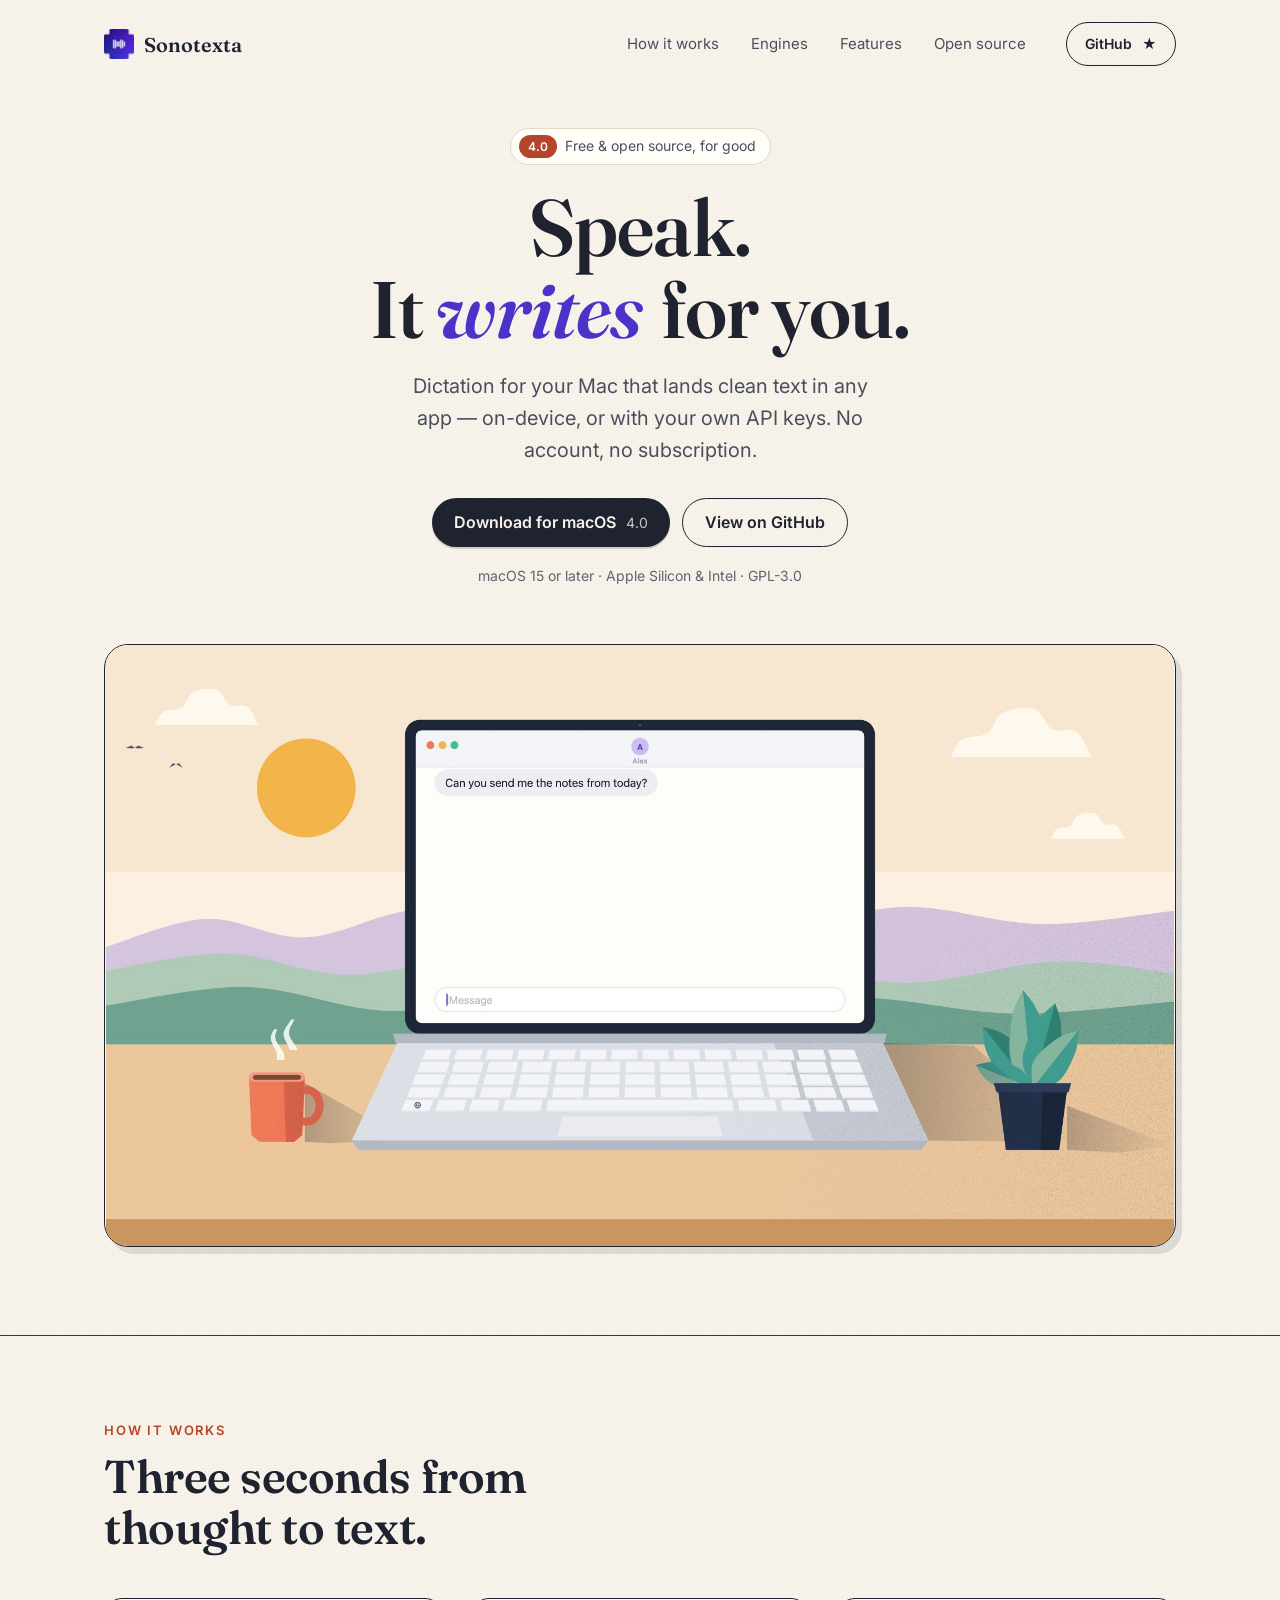
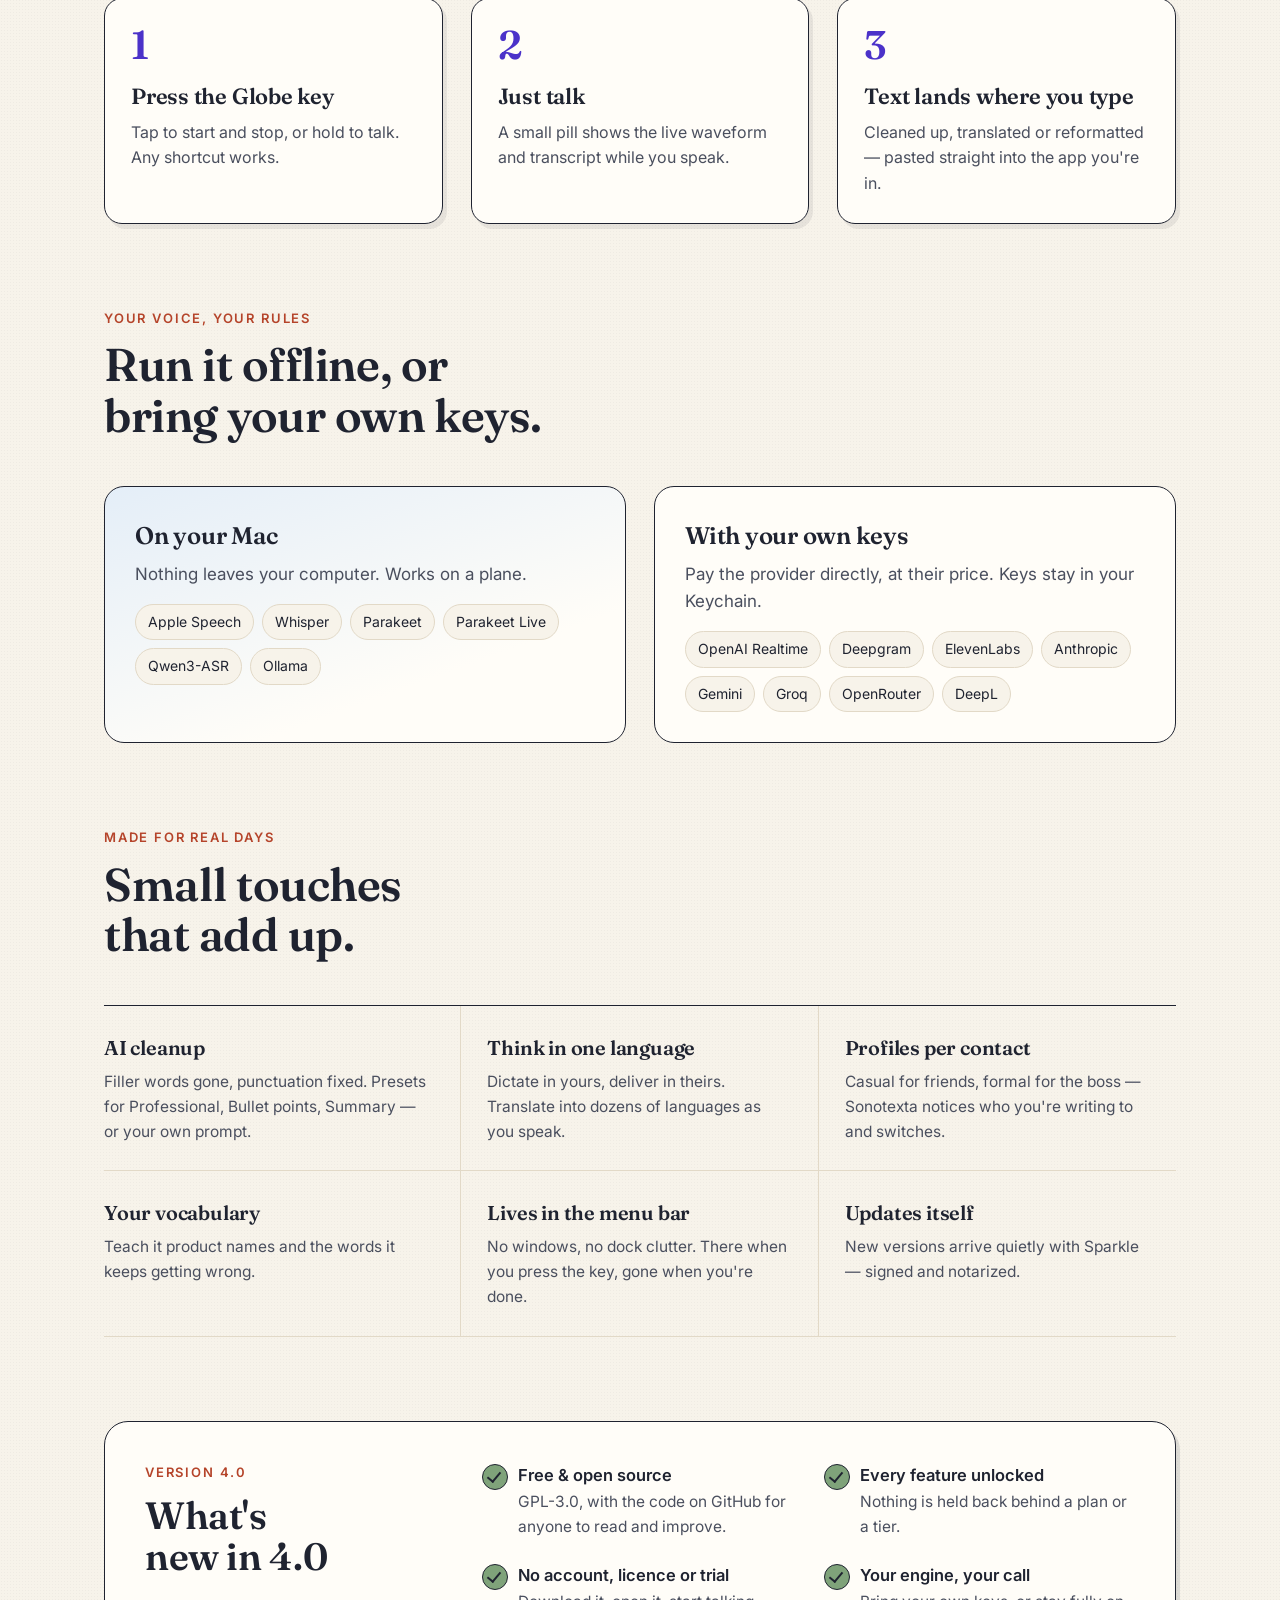
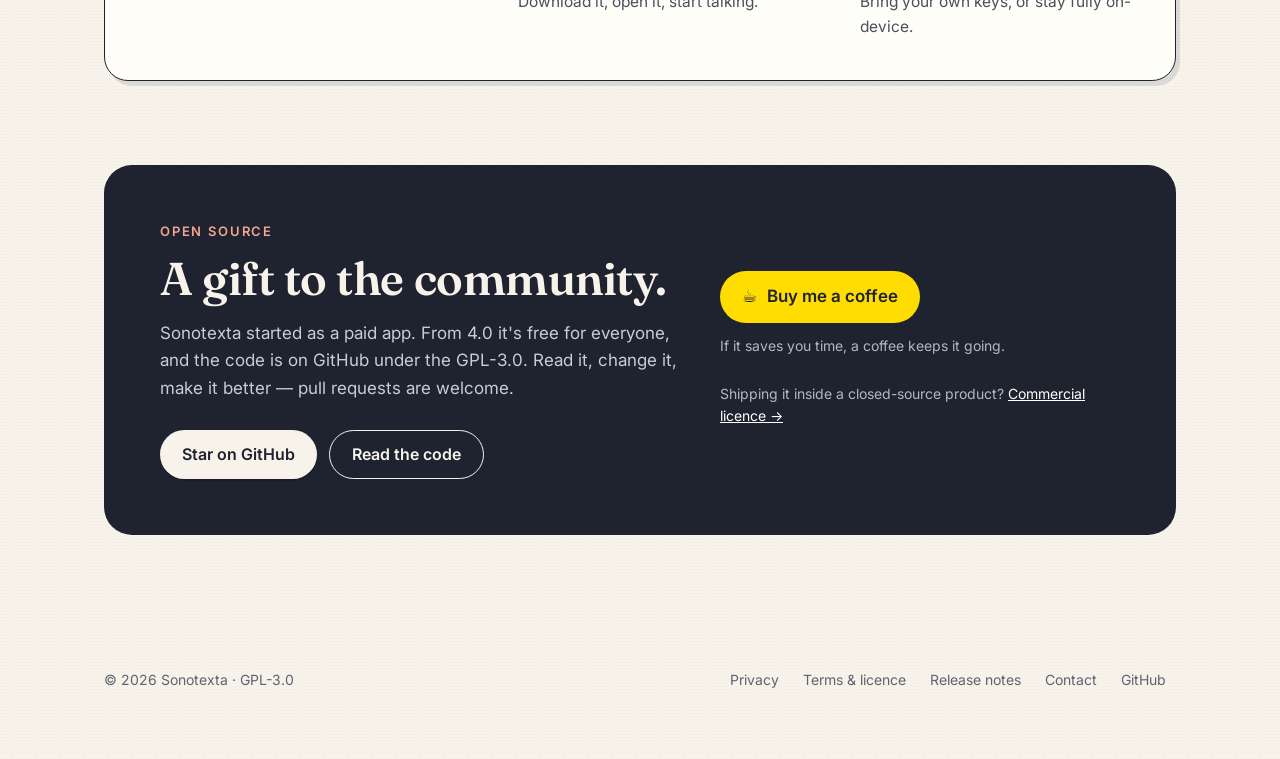
==== commit 30ef3671: "[feat] Add the hand-drawn hero loop (Globe key, listening, AI cleanup, delivered) Co-Authored-By: Cl" ====
--- a/index.html
+++ b/index.html
@@ -66,7 +66,7 @@
       <!-- Slot for the hand-drawn canvas animation. Drop a <canvas> (or <svg>) in here;
            it fills the stage. hero-poster.png is the static fallback and is hidden if missing. -->
       <figure class="stage" id="hero-animation">
-        <img src="hero-poster.png" alt="Sonotexta turning speech into written text" onerror="this.hidden = true">
+        <video src="sonotexta-hero.mp4" poster="sonotexta-hero-poster.jpg" width="1920" height="1080" autoplay muted loop playsinline preload="auto" aria-hidden="true"></video>
         <figcaption class="sr-only">A hand-drawn animation: a person presses the Globe key, speaks, and their words appear as clean text in the app they are typing in.</figcaption>
       </figure>
     </header>
@@ -175,5 +175,15 @@
     });
   })();
 </script>
+<script>
+  // Respect reduced motion: keep the hero on its poster frame instead of looping.
+  (function () {
+    var v = document.querySelector("#hero-animation video");
+    if (!v || !window.matchMedia) return;
+    var mq = window.matchMedia("(prefers-reduced-motion: reduce)");
+    var apply = function () { if (mq.matches) { v.removeAttribute("autoplay"); v.pause(); v.currentTime = 0; } else { v.play().catch(function () {}); } };
+    apply(); if (mq.addEventListener) mq.addEventListener("change", apply);
+  })();
+</script>
 </body>
 </html>
--- a/styles.css
+++ b/styles.css
@@ -13,7 +13,7 @@
   --brand: #4B32C9;
   --brand-ink: #3A26A6;
   --coral: #DE6B4F;          /* decorative fills */
-  --coral-deep: #BF4A2F;     /* text and badge fills: AA on paper and with white text */
+  --coral-deep: #B5442A;     /* text and badge fills: AA on paper and with white text */
   --sage: #7FA37A;
   --shadow: 4px 5px 0 rgba(31, 35, 48, .12);
   --shadow-soft: 4px 5px 0 rgba(31, 35, 48, .08);
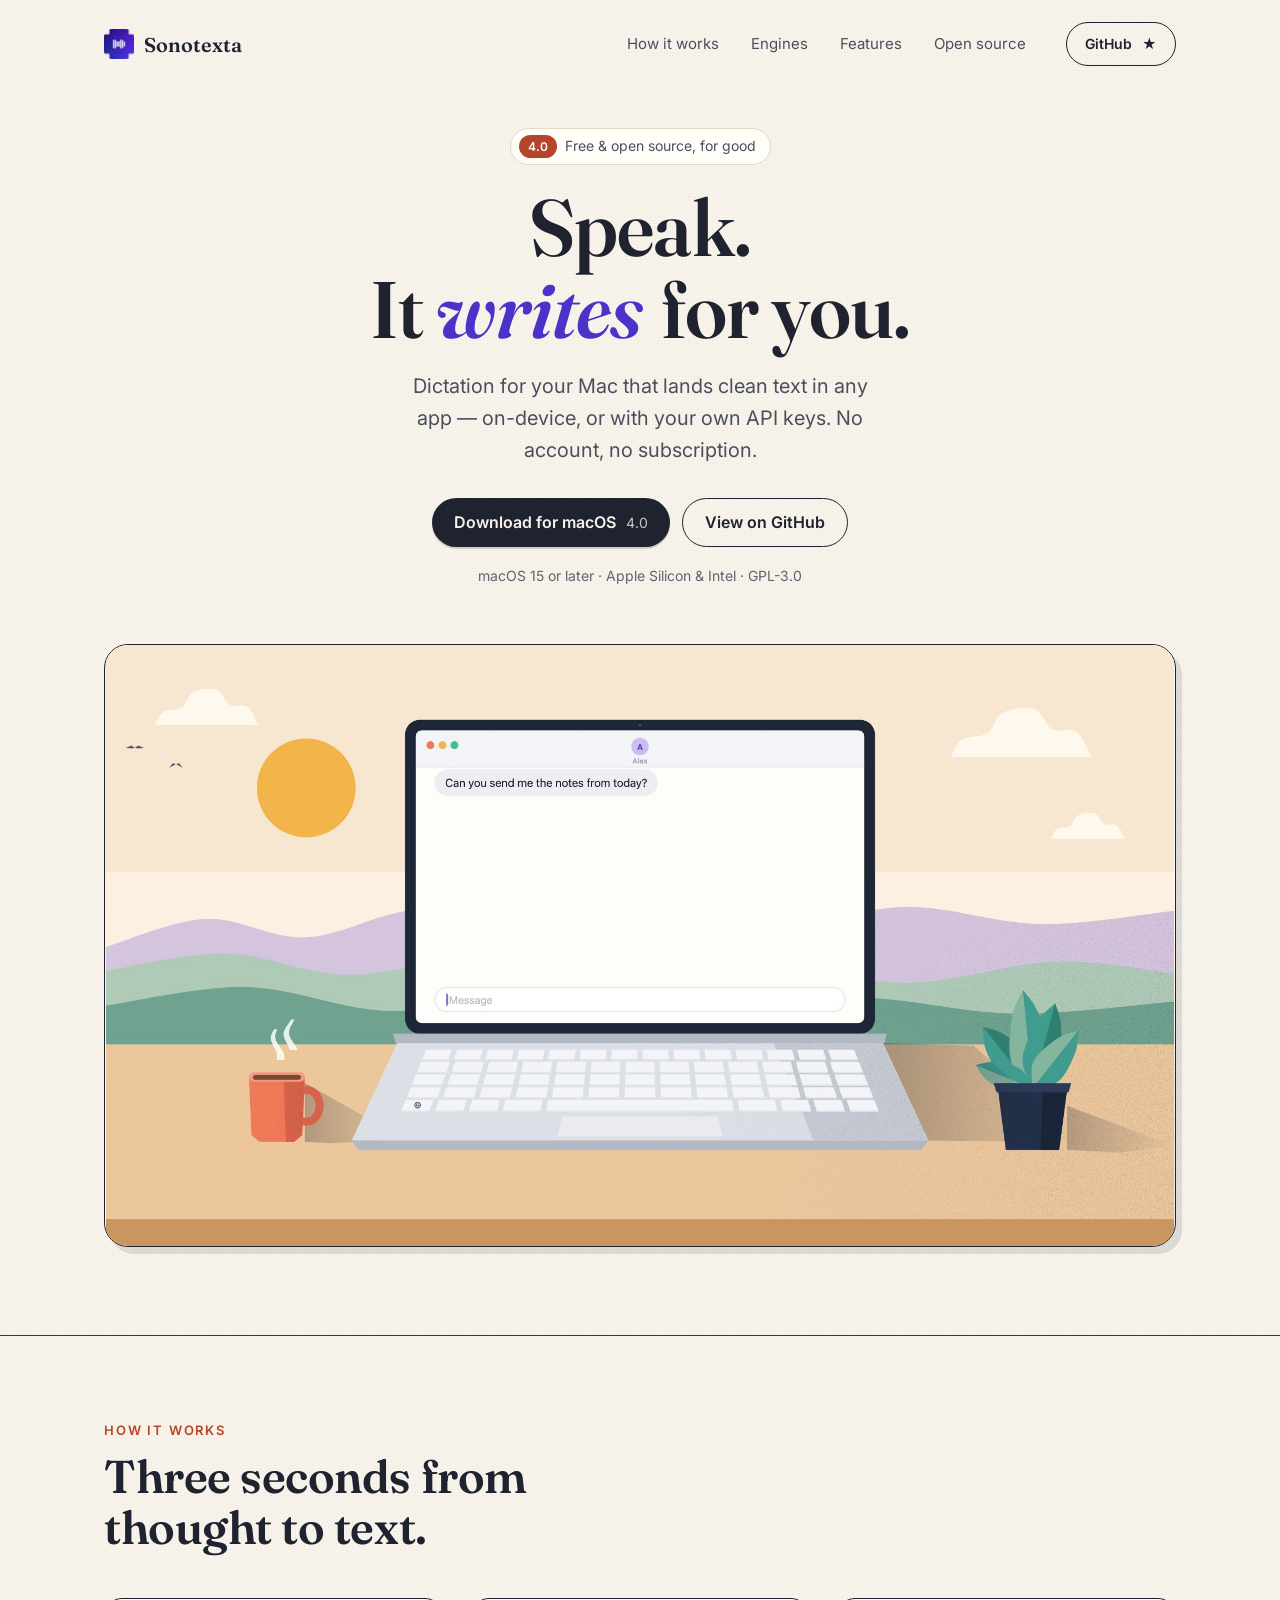
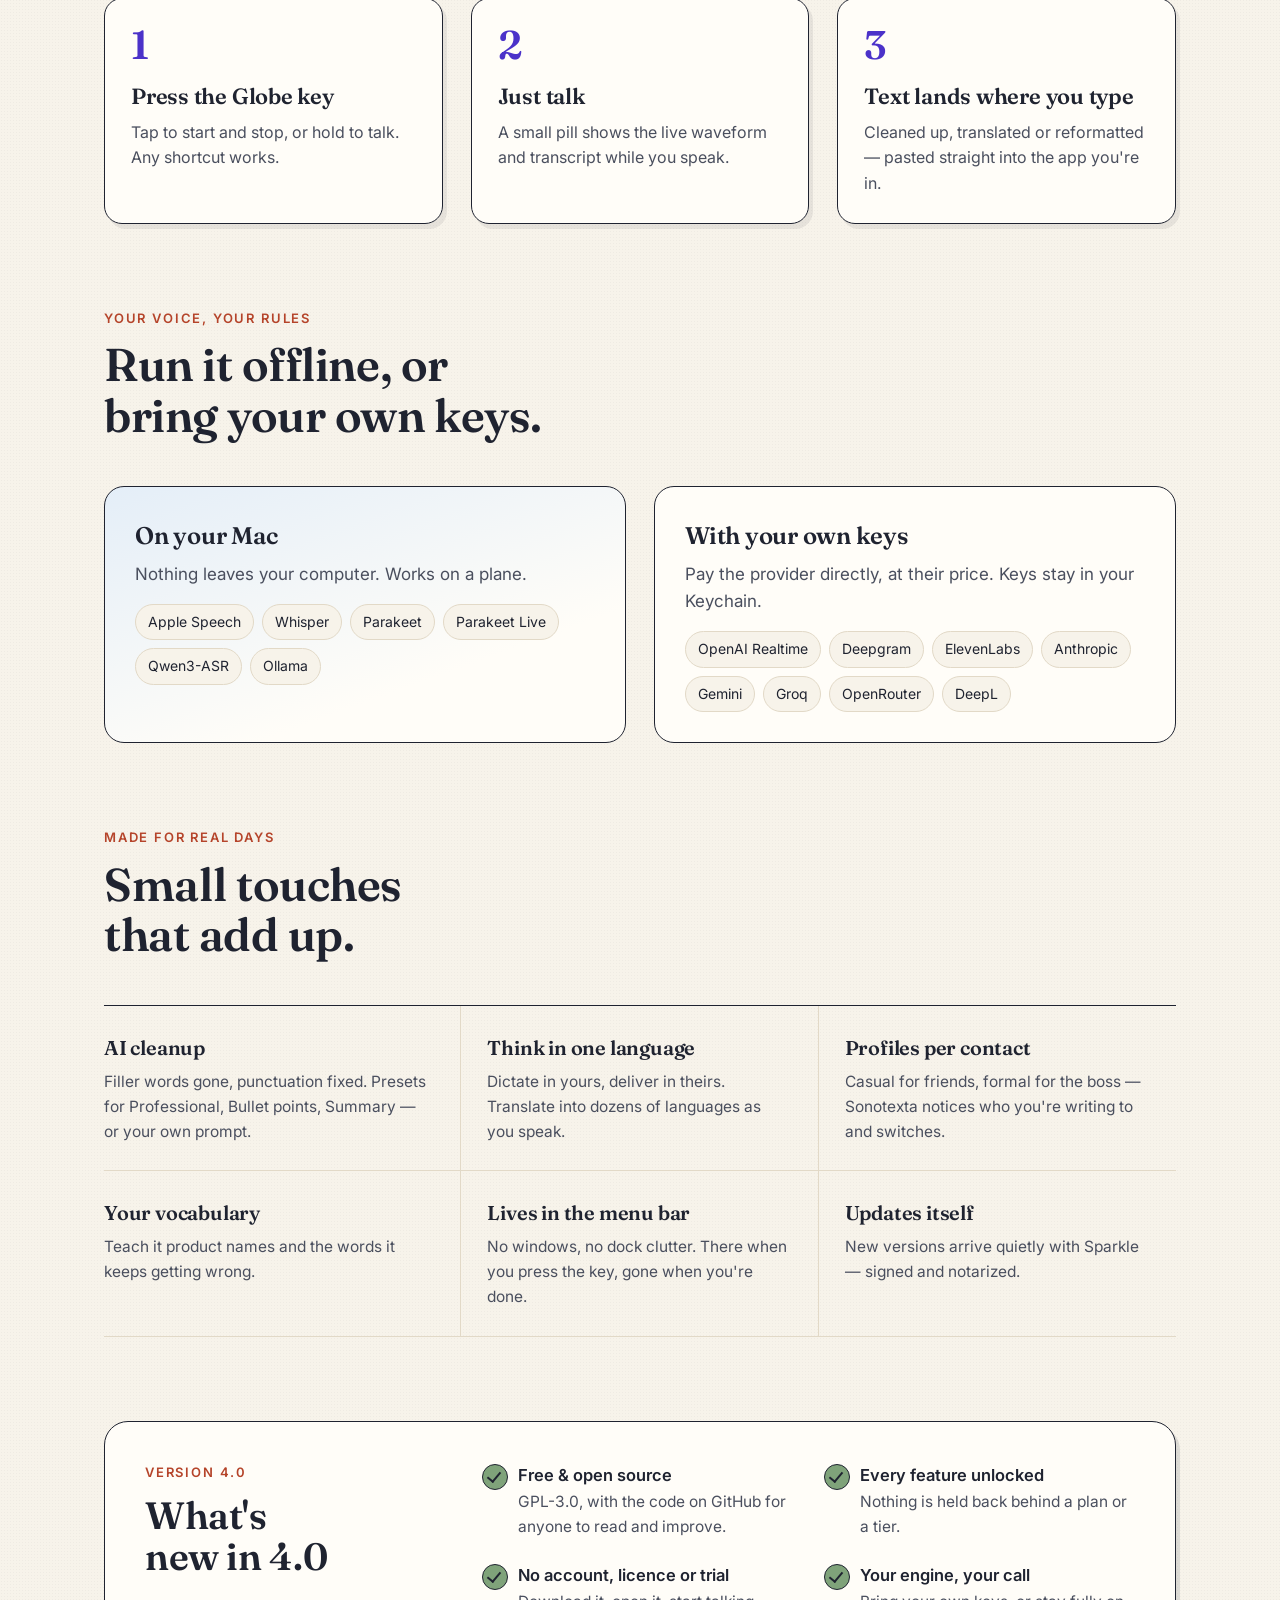
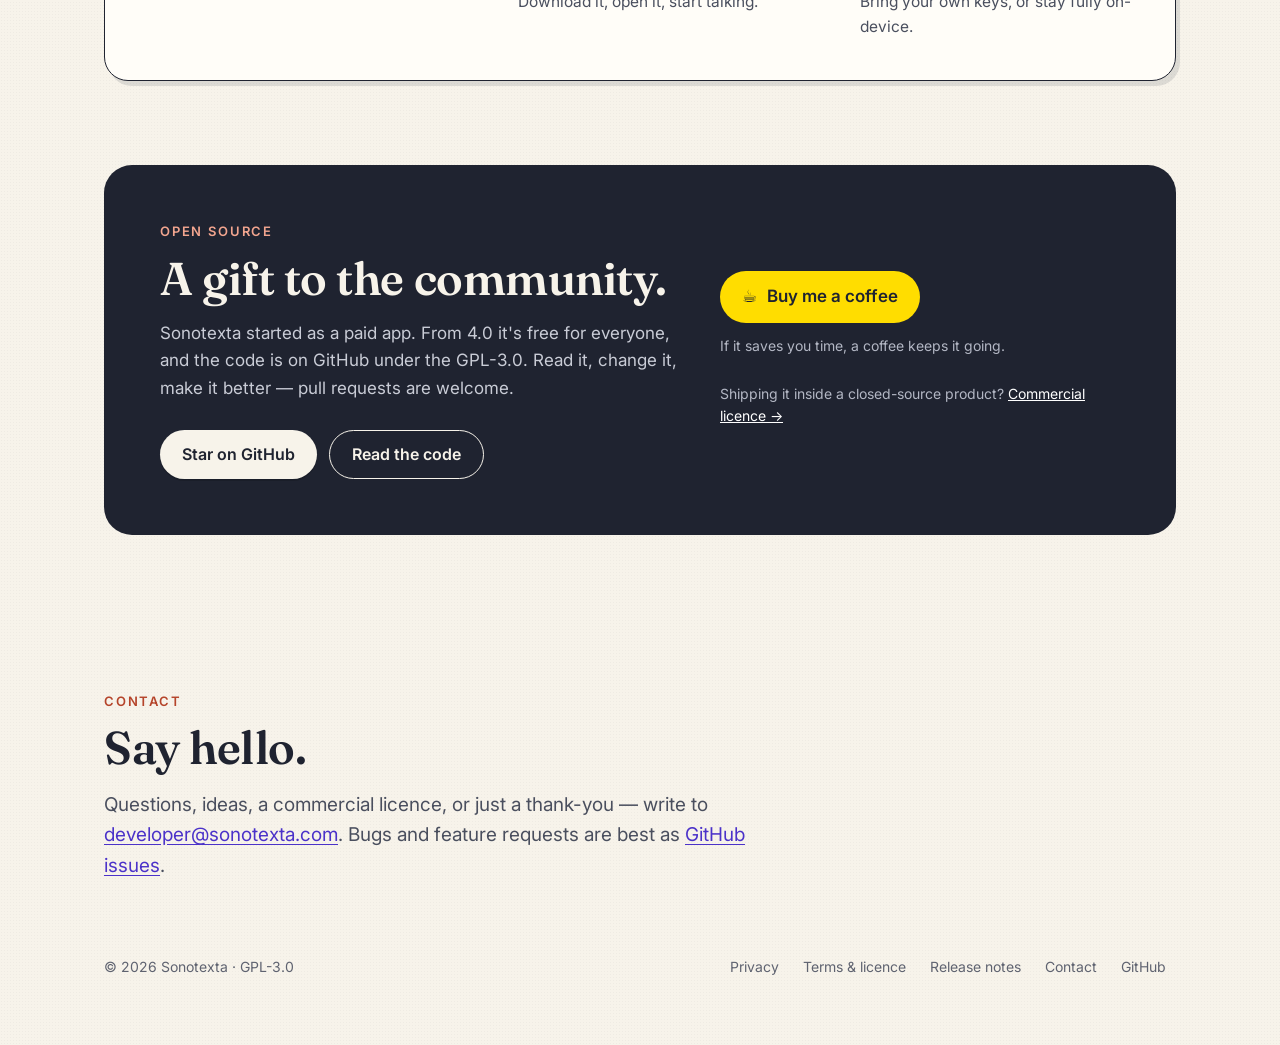
==== commit acad1490: "[fix] Name the author in full and point Contact links at a visible contact block Co-Authored-By: Cla" ====
--- a/index.html
+++ b/index.html
@@ -149,6 +149,14 @@
   </div>
 </section>
 </div>
+
+<div class="wrap">
+<section id="contact" class="contact" aria-labelledby="contact-title">
+  <div class="eyebrow">Contact</div>
+  <h2 id="contact-title">Say hello.</h2>
+  <p>Questions, ideas, a commercial licence, or just a thank-you — write to <a href="mailto:developer@sonotexta.com">developer@sonotexta.com</a>. Bugs and feature requests are best as <a href="https://github.com/stanleyswiss/Sonotexta/issues">GitHub issues</a>.</p>
+</section>
+</div>
 </main>
 
 <div class="wrap">
@@ -158,7 +166,7 @@
     <a href="privacy.html">Privacy</a>
     <a href="terms.html">Terms &amp; licence</a>
     <a href="https://github.com/stanleyswiss/Sonotexta/releases">Release notes</a>
-    <a href="mailto:developer@sonotexta.com">Contact</a>
+    <a href="#contact">Contact</a>
     <a href="https://github.com/stanleyswiss/Sonotexta">GitHub</a>
   </nav>
 </footer>
--- a/styles.css
+++ b/styles.css
@@ -201,6 +201,9 @@
   .hero p.lead { font-size: 18px; }
   .hero .ctas { flex-direction: column; align-items: stretch; max-width: 360px; margin: 0 auto; }
   .stage { margin-top: 40px; border-radius: 20px; box-shadow: 4px 5px 0 rgba(31, 35, 48, .12); }
+  /* phones: frame in on the laptop so the overlay stays legible */
+  .stage { aspect-ratio: 4 / 3; }
+  .stage > video { object-fit: cover; object-position: 50% 32%; transform: scale(1.18); transform-origin: 50% 36%; }
   .oss { padding: 28px 22px; border-radius: 24px; }
   .oss .ctas { flex-direction: column; align-items: stretch; }
   .oss .side { justify-items: stretch; }
@@ -216,3 +219,9 @@
   *, *::before, *::after { animation: none !important; transition: none !important; scroll-behavior: auto !important; }
   .btn-primary:hover, .coffee:hover { transform: none; }
 }
+
+/* contact */
+.contact { padding: 72px 0 24px; scroll-margin-top: 24px; }
+.contact p { font-size: 19px; color: var(--ink-2); max-width: 56ch; margin: 16px 0 0; }
+.contact p a { color: var(--brand); text-underline-offset: 3px; }
+h2[id] { scroll-margin-top: 24px; }
